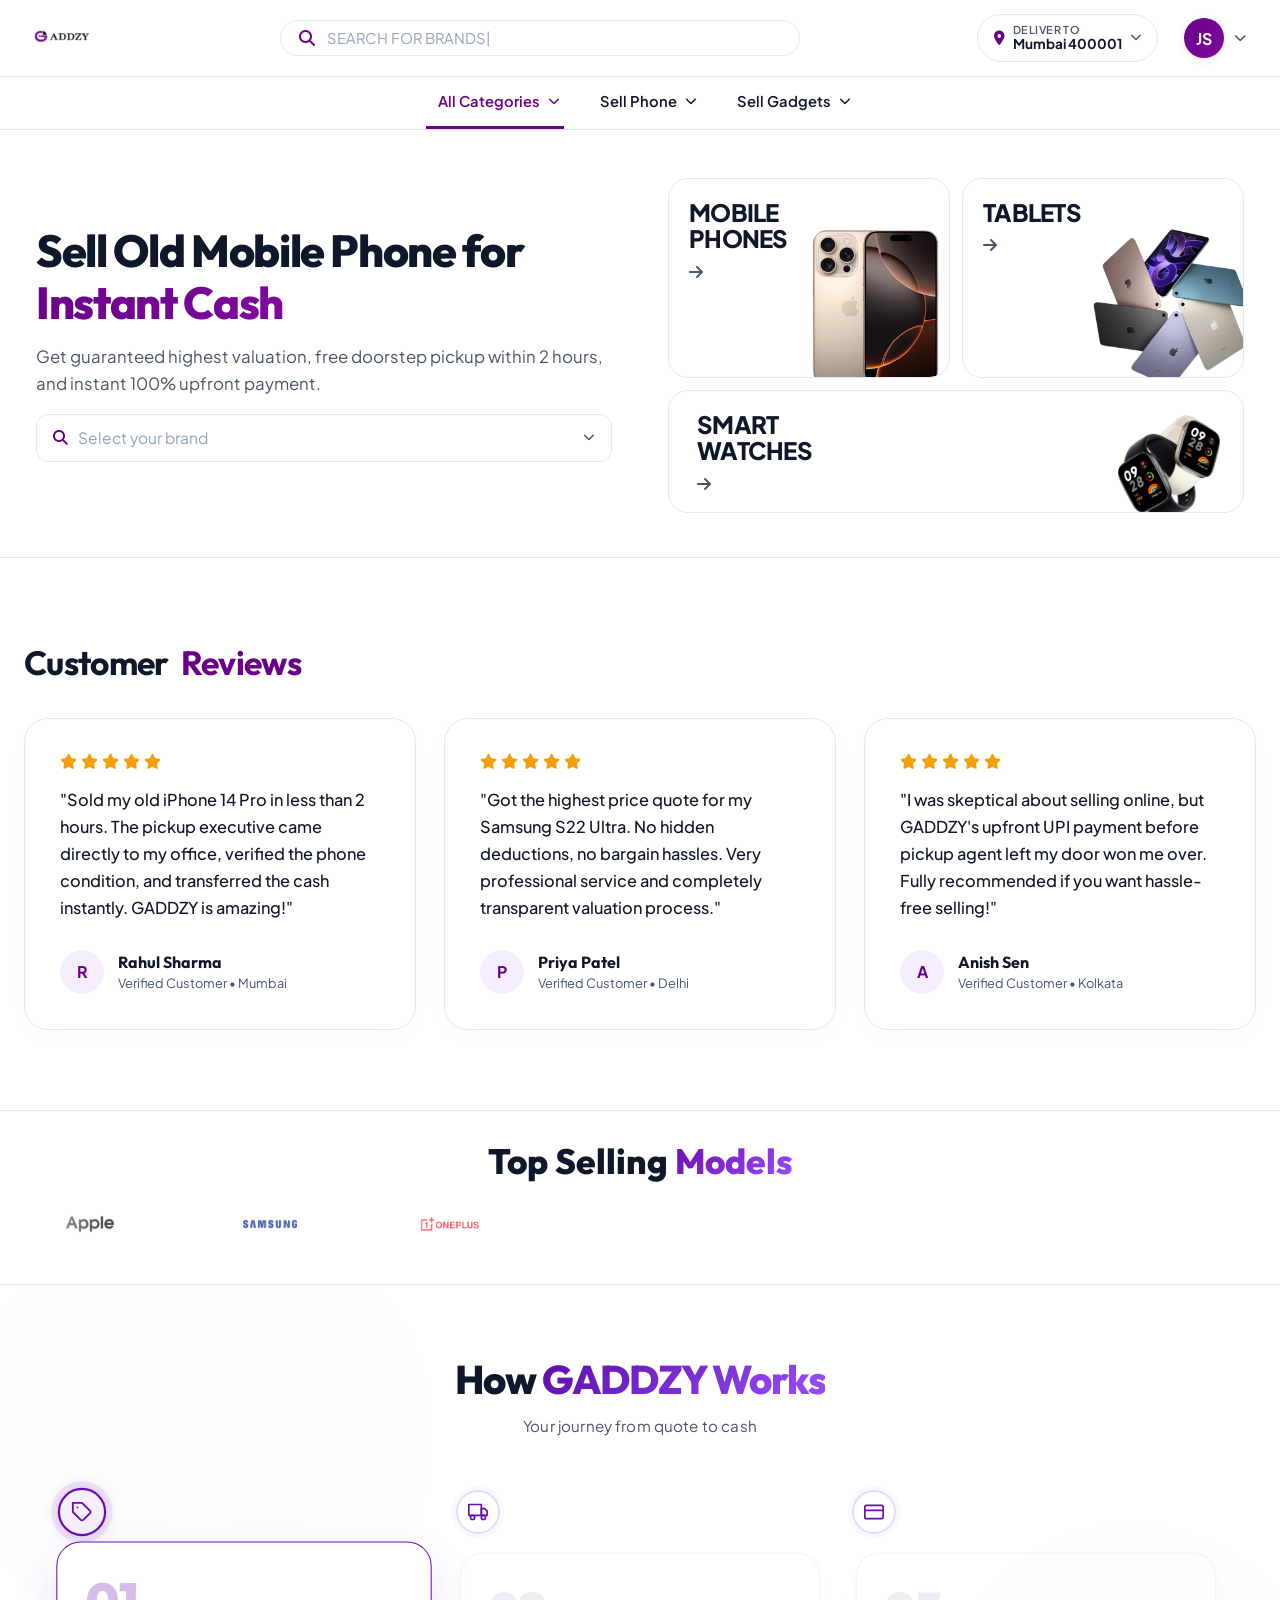
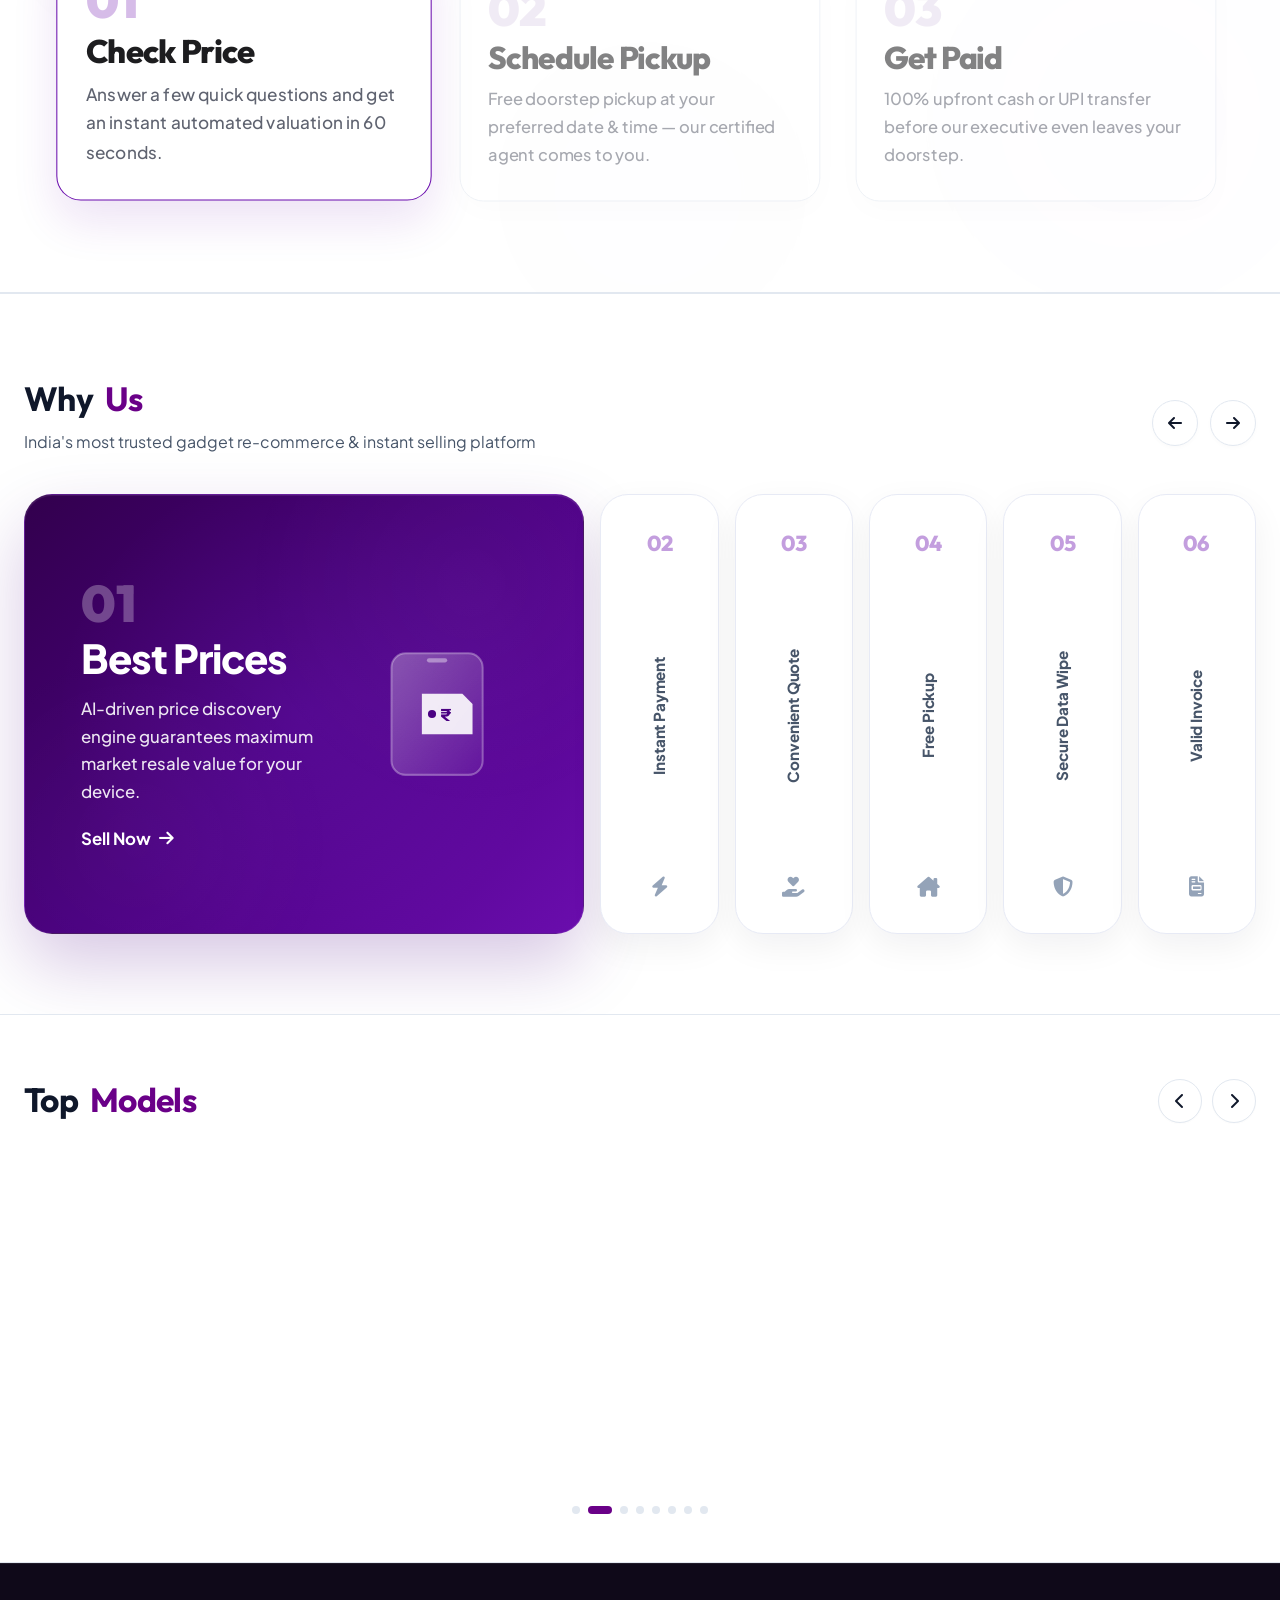
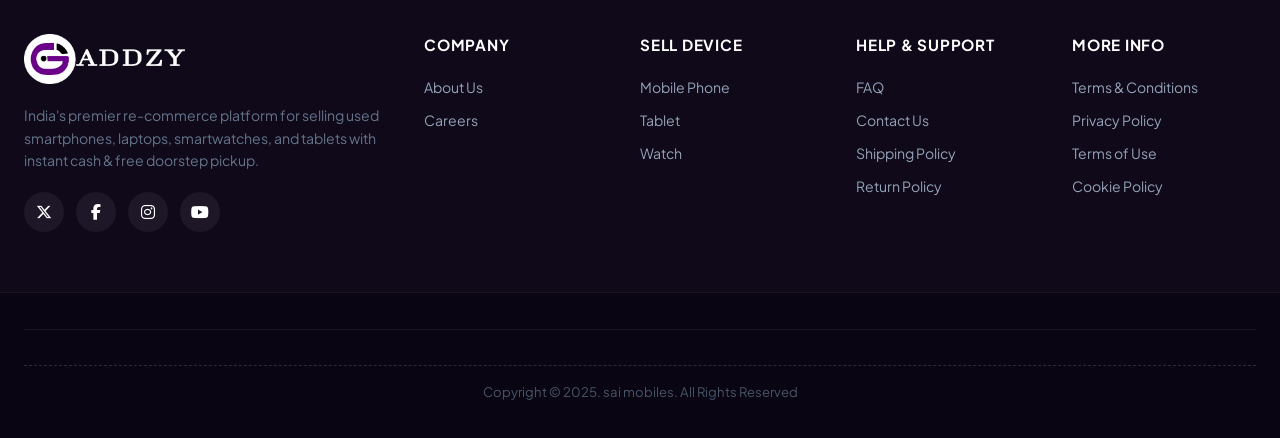
==== index.html @ 7127e96d "Initial commit: Gaddzy Price Engine Model platform" ====
<!DOCTYPE html>
<html lang="en">

<head>
    <meta charset="UTF-8">
    <meta name="viewport" content="width=device-width, initial-scale=1.0">
    <title>GADDZY - Sell Old Mobile Phone & Gadgets for Instant Cash</title>
    <meta name="description"
        content="Sell your old mobile phones, laptops, smartwatches, and tablets online at GADDZY for the highest price with free doorstep pickup and instant payment.">

    <!-- Google Fonts -->
    <link rel="preconnect" href="https://fonts.googleapis.com">
    <link rel="preconnect" href="https://fonts.gstatic.com" crossorigin>
    <link
        href="https://fonts.googleapis.com/css2?family=Plus+Jakarta+Sans:wght@400;500;600;700;800&family=Outfit:wght@500;600;700;800&display=swap"
        rel="stylesheet">

    <!-- Favicon -->
    <link rel="icon" type="image/x-icon" href="static/images/Gaddzy-Assets/favicon.ico">

    <!-- Font Awesome Icons -->
    <link rel="stylesheet" href="https://cdnjs.cloudflare.com/ajax/libs/font-awesome/6.5.1/css/all.min.css">

    <link rel="stylesheet" href="static/css/landing/landing.css">
</head>

<body>
    <!-- Clean Premium Page Loader -->
    <div id="page-loader"
        style="position: fixed; top: 0; left: 0; width: 100vw; height: 100vh; background: #FFFFFF; display: flex; flex-direction: column; justify-content: center; align-items: center; z-index: 999999; opacity: 1; transition: opacity 0.3s ease, visibility 0.3s ease; visibility: visible;">
        <style>
            .loader-logo {
                width: 60px;
                height: 60px;
                animation: pulseText 1s infinite ease-in-out;
            }

            .loader-text {
                margin-top: 16px;
                font-family: 'Outfit', 'Poppins', sans-serif;
                font-size: 0.85rem;
                font-weight: 700;
                color: #20042f;
                letter-spacing: 0.05em;
                text-transform: uppercase;
                animation: pulseText 1s infinite ease-in-out;
            }

            @keyframes pulseText {

                0%,
                100% {
                    opacity: 0.6;
                    transform: scale(0.98);
                }

                50% {
                    opacity: 1;
                    transform: scale(1);
                }
            }
        </style>
        <img src="static/images/Gaddzy-Assets/favicon.ico" alt="Gaddzy Loader" class="loader-logo">
        <div class="loader-text">Loading GADDZY...</div>
    </div>
    <script>
        window.addEventListener('load', function () {
            var loader = document.getElementById('page-loader');
            if (loader) {
                loader.style.opacity = '0';
                loader.style.visibility = 'hidden';
                setTimeout(function () {
                    if (loader && loader.parentNode) {
                        loader.parentNode.removeChild(loader);
                    }
                }, 300);
            }
        });
    </script>


    <!-- Global Header Layout Component -->
    <script src="static/js/global-header.js"></script>

    <!-- ==========================================================================
         3. HERO SECTION (Two-Column: Left Content | Right Bento Device Cards)
         ========================================================================== -->
    <section class="hero-section">
        <div class="container">
            <div class="hero-grid">

                <!-- ── Hero Left Side ── -->
                <div class="hero-left">


                    <!-- Mobile/Tablet search bar (hidden on desktop) -->
                    <div class="search-container mobile-hero-search">
                        <div class="search-wrapper">
                            <i class="fa-solid fa-magnifying-glass search-icon"></i>
                            <input type="text" class="search-input mobile-search-input" id="mobile-global-search-input"
                                placeholder="Search brand or model (e.g. iPhone 15, Galaxy S24)..." autocomplete="off">
                        </div>

                        <!-- Auto Search Live Dropdown -->
                        <div class="search-dropdown" id="mobile-search-dropdown-results">
                            <div class="search-item" onclick="openValuationModal('Apple iPhone 15 Pro Max', 88500)">
                                <div class="search-item-info">
                                    <i class="fa-solid fa-mobile-button"></i>
                                    <span>Apple iPhone 15 Pro Max</span>
                                </div>
                                <span class="search-item-price">Up to ₹88,500</span>
                            </div>
                            <div class="search-item" onclick="openValuationModal('Samsung Galaxy S24 Ultra', 79000)">
                                <div class="search-item-info">
                                    <i class="fa-solid fa-mobile-button"></i>
                                    <span>Samsung Galaxy S24 Ultra</span>
                                </div>
                                <span class="search-item-price">Up to ₹79,000</span>
                            </div>
                            <div class="search-item" onclick="openValuationModal('OnePlus 12 5G', 44000)">
                                <div class="search-item-info">
                                    <i class="fa-solid fa-mobile-button"></i>
                                    <span>OnePlus 12 5G</span>
                                </div>
                                <span class="search-item-price">Up to ₹44,000</span>
                            </div>
                            <div class="search-item" onclick="openValuationModal('Xiaomi 14 Pro', 38000)">
                                <div class="search-item-info">
                                    <i class="fa-solid fa-mobile-button"></i>
                                    <span>Xiaomi 14 Pro</span>
                                </div>
                                <span class="search-item-price">Up to ₹38,000</span>
                            </div>
                        </div>
                    </div>

                    <h1 class="hero-page-title">
                        Sell Old Mobile Phone for <span>Instant Cash</span>
                    </h1>

                    <p class="hero-desc-text" style="color: var(--text-muted); font-size: 1.05rem; line-height: 1.6;">
                        Get guaranteed highest valuation, free doorstep pickup within 2 hours, and instant 100% upfront
                        payment.
                    </p>

                    <!-- ── Hero Brand Search Field ── -->
                    <div class="hero-brand-search-wrapper" id="hero-brand-search-wrapper">
                        <div class="hero-brand-search-field" id="hero-brand-search-field">
                            <i class="fa-solid fa-magnifying-glass hero-brand-search-icon"></i>
                            <input type="text" class="hero-brand-search-input" id="hero-brand-search-input"
                                placeholder="Select your brand" autocomplete="off"
                                aria-label="Search or select your mobile brand">
                            <i class="fa-solid fa-chevron-down hero-brand-search-chevron" id="hero-brand-chevron"></i>
                        </div>
                        <!-- Brand Dropdown -->
                        <div class="hero-brand-dropdown" id="hero-brand-dropdown" role="listbox"
                            aria-label="Brand suggestions">
                            <!-- Populated by JS -->
                        </div>
                    </div>
                </div>

                <!-- ── Hero Right Side: Bento Device Cards ── -->
                <div class="hero-bento">

                    <!-- Top Row: Mobile + Tablet -->
                    <div class="hero-bento-row">

                        <!-- Card 1: Mobile Phones -->
                        <a href="pages/brand.html" class="hbc hbc--mobile" aria-label="Sell Mobile Phones">
                            <!-- Clip layer: contains bg-reveal + device image, clipped to card -->
                            <div class="hbc-clip">
                                <!-- Premium SVG wave backdrop -->
                                <svg class="hbc-wave-svg" viewBox="0 0 320 240" preserveAspectRatio="none"
                                    xmlns="http://www.w3.org/2000/svg" aria-hidden="true">
                                    <defs>
                                        <linearGradient id="waveGrad-m" x1="0%" y1="0%" x2="0%" y2="100%">
                                            <stop offset="0%" stop-color="#F3E8FF" stop-opacity="0.9" />
                                            <stop offset="50%" stop-color="#7E22CE" stop-opacity="0.95" />
                                            <stop offset="100%" stop-color="#20042f" stop-opacity="1" />
                                        </linearGradient>
                                        <radialGradient id="waveHighlight-m" cx="28%" cy="28%" r="55%">
                                            <stop offset="0%" stop-color="#ffffff" stop-opacity="0.13" />
                                            <stop offset="100%" stop-color="#ffffff" stop-opacity="0" />
                                        </radialGradient>
                                    </defs>
                                    <!-- Organic flowing wave — covers full right half, locks top-right & bottom-right corners -->
                                    <path
                                        d="M320,240 L320,0 C278,0 230,14 190,42 C148,72 120,114 98,155 C76,196 55,222 22,238 C12,240 0,240 0,240 Z"
                                        fill="url(#waveGrad-m)" />
                                    <path
                                        d="M320,240 L320,0 C278,0 230,14 190,42 C148,72 120,114 98,155 C76,196 55,222 22,238 C12,240 0,240 0,240 Z"
                                        fill="url(#waveHighlight-m)" />
                                </svg>
                                <!-- Device image: animates in on hover -->
                                <img src="static/images/All-Brand-Mobile-Image/Apple/apple-iphone-16-pro.png"
                                    alt="iPhone 16 Pro" class="hbc-reveal-img" draggable="false" loading="eager">
                            </div>
                            <!-- Label stays outside clip so it's always visible -->
                            <div class="hbc-label">
                                <span class="hbc-title">MOBILE<br>PHONES</span>
                                <i class="fa-solid fa-arrow-right hbc-arrow"></i>
                            </div>
                        </a>

                        <!-- Card 2: Tablets -->
                        <a href="#" class="hbc hbc--tablet" aria-label="Sell Tablets">
                            <div class="hbc-clip">
                                <!-- Premium SVG wave backdrop -->
                                <svg class="hbc-wave-svg" viewBox="0 0 320 240" preserveAspectRatio="none"
                                    xmlns="http://www.w3.org/2000/svg" aria-hidden="true">
                                    <defs>
                                        <linearGradient id="waveGrad-t" x1="0%" y1="0%" x2="0%" y2="100%">
                                            <stop offset="0%" stop-color="#F3E8FF" stop-opacity="0.9" />
                                            <stop offset="50%" stop-color="#7E22CE" stop-opacity="0.95" />
                                            <stop offset="100%" stop-color="#20042f" stop-opacity="1" />
                                        </linearGradient>
                                        <radialGradient id="waveHighlight-t" cx="28%" cy="28%" r="55%">
                                            <stop offset="0%" stop-color="#ffffff" stop-opacity="0.13" />
                                            <stop offset="100%" stop-color="#ffffff" stop-opacity="0" />
                                        </radialGradient>
                                    </defs>
                                    <path
                                        d="M320,240 L320,0 C278,0 230,14 190,42 C148,72 120,114 98,155 C76,196 55,222 22,238 C12,240 0,240 0,240 Z"
                                        fill="url(#waveGrad-t)" />
                                    <path
                                        d="M320,240 L320,0 C278,0 230,14 190,42 C148,72 120,114 98,155 C76,196 55,222 22,238 C12,240 0,240 0,240 Z"
                                        fill="url(#waveHighlight-t)" />
                                </svg>
                                <img src="static/images/All-Brand-Mobile-Image/tablet/tablet.png" alt="Tablet"
                                    class="hbc-reveal-img" draggable="false" loading="eager">
                            </div>
                            <div class="hbc-label">
                                <span class="hbc-title">TABLETS</span>
                                <i class="fa-solid fa-arrow-right hbc-arrow"></i>
                            </div>
                        </a>

                    </div><!-- /top-row -->

                    <!-- Bottom Row: Smart Watch (wide) -->
                    <a href="#" class="hbc hbc--watch" aria-label="Sell Smart Watches">
                        <div class="hbc-clip">
                            <!-- Premium SVG wave backdrop (wider aspect for watch card) -->
                            <svg class="hbc-wave-svg" viewBox="0 0 520 160" preserveAspectRatio="none"
                                xmlns="http://www.w3.org/2000/svg" aria-hidden="true">
                                <defs>
                                    <linearGradient id="waveGrad-w" x1="0%" y1="0%" x2="0%" y2="100%">
                                        <stop offset="0%" stop-color="#F3E8FF" stop-opacity="0.9" />
                                        <stop offset="50%" stop-color="#7E22CE" stop-opacity="0.95" />
                                        <stop offset="100%" stop-color="#20042f" stop-opacity="1" />
                                    </linearGradient>
                                    <radialGradient id="waveHighlight-w" cx="25%" cy="30%" r="50%">
                                        <stop offset="0%" stop-color="#ffffff" stop-opacity="0.13" />
                                        <stop offset="100%" stop-color="#ffffff" stop-opacity="0" />
                                    </radialGradient>
                                </defs>
                                <!-- Organic flowing wave — right edge locked, sweeps left organically, no white gaps -->
                                <path
                                    d="M520,160 L520,0 C478,0 432,6 384,20 C328,38 272,65 220,93 C168,120 116,142 62,155 C38,159 18,160 0,160 Z"
                                    fill="url(#waveGrad-w)" />
                                <path
                                    d="M520,160 L520,0 C478,0 432,6 384,20 C328,38 272,65 220,93 C168,120 116,142 62,155 C38,159 18,160 0,160 Z"
                                    fill="url(#waveHighlight-w)" />
                            </svg>
                            <img src="static/images/All-Brand-Mobile-Image/watch/watch2.png" alt="Smart Watch"
                                class="hbc-reveal-img" draggable="false" loading="eager">
                        </div>
                        <div class="hbc-label">
                            <span class="hbc-title">SMART<br>WATCHES</span>
                            <i class="fa-solid fa-arrow-right hbc-arrow"></i>
                        </div>
                    </a>

                </div><!-- /hero-bento -->

            </div>
        </div>
    </section>

    <!-- ==========================================================================
         4. TESTIMONIALS SECTION
         ========================================================================== -->
    <section class="testimonials-section" id="testimonials">
        <div class="container">
            <div class="section-header left-aligned" style="margin-bottom: 30px;">
                <h2 class="section-title">Customer <span class="highlight">Reviews</span></h2>
            </div>

            <!-- Desktop Horizontal Cards Layout / Mobile vertical/horizontal swipe deck -->
            <div class="testimonials-slider-container">
                <div class="testimonials-track" id="testimonials-track">

                    <!-- Testimonial 1 -->
                    <div class="testimonial-card" data-index="0">
                        <div class="testimonial-rating">
                            <i class="fa-solid fa-star"></i>
                            <i class="fa-solid fa-star"></i>
                            <i class="fa-solid fa-star"></i>
                            <i class="fa-solid fa-star"></i>
                            <i class="fa-solid fa-star"></i>
                        </div>
                        <p class="testimonial-text">"Sold my old iPhone 14 Pro in less than 2 hours. The pickup
                            executive came directly to my office, verified the phone condition, and transferred the cash
                            instantly. GADDZY is amazing!"</p>
                        <div class="testimonial-author">
                            <div class="author-avatar">R</div>
                            <div class="author-info">
                                <h4 class="author-name">Rahul Sharma</h4>
                                <span class="author-meta">Verified Customer • Mumbai</span>
                            </div>
                        </div>
                    </div>

                    <!-- Testimonial 2 -->
                    <div class="testimonial-card" data-index="1">
                        <div class="testimonial-rating">
                            <i class="fa-solid fa-star"></i>
                            <i class="fa-solid fa-star"></i>
                            <i class="fa-solid fa-star"></i>
                            <i class="fa-solid fa-star"></i>
                            <i class="fa-solid fa-star"></i>
                        </div>
                        <p class="testimonial-text">"Got the highest price quote for my Samsung S22 Ultra. No hidden
                            deductions, no bargain hassles. Very professional service and completely transparent
                            valuation process."</p>
                        <div class="testimonial-author">
                            <div class="author-avatar">P</div>
                            <div class="author-info">
                                <h4 class="author-name">Priya Patel</h4>
                                <span class="author-meta">Verified Customer • Delhi</span>
                            </div>
                        </div>
                    </div>

                    <!-- Testimonial 3 -->
                    <div class="testimonial-card" data-index="2">
                        <div class="testimonial-rating">
                            <i class="fa-solid fa-star"></i>
                            <i class="fa-solid fa-star"></i>
                            <i class="fa-solid fa-star"></i>
                            <i class="fa-solid fa-star"></i>
                            <i class="fa-solid fa-star"></i>
                        </div>
                        <p class="testimonial-text">"I was skeptical about selling online, but GADDZY's upfront UPI
                            payment before pickup agent left my door won me over. Fully recommended if you want
                            hassle-free selling!"</p>
                        <div class="testimonial-author">
                            <div class="author-avatar">A</div>
                            <div class="author-info">
                                <h4 class="author-name">Anish Sen</h4>
                                <span class="author-meta">Verified Customer • Kolkata</span>
                            </div>
                        </div>
                    </div>

                </div>

                <!-- Mobile Navigation indicators/dots (hidden on desktop) -->
                <div class="testimonials-dots" id="testimonials-dots">
                    <span class="dot active" data-index="0"></span>
                    <span class="dot" data-index="1"></span>
                    <span class="dot" data-index="2"></span>
                </div>
            </div>
        </div>
    </section>

    <!-- ==========================================================================
         BRAND MARQUEE
         ========================================================================== -->
    <div class="container" style="text-align: center; margin-top: 24px; margin-bottom: 0px;">
        <h2
            style="font-family: 'Outfit', sans-serif; font-size: 2.2rem; font-weight: 800; color: var(--text-dark); margin: 0; text-transform: none;">
            Top Selling <span class="highlight"
                style="background: linear-gradient(135deg, #6A0DAD, #9C4DFF); -webkit-background-clip: text; -webkit-text-fill-color: transparent;">Models</span>
        </h2>
    </div>

    <section class="brand-marquee-section">
        <div class="brand-marquee-container">
            <div class="brand-marquee-track">

                <!-- Track A -->
                <div class="brand-marquee-content">
                    <div class="marquee-item"><img src="static/images/Brand-Logo/Apple.avif" alt="Apple"
                            class="marquee-brand"></div>
                    <div class="marquee-item"><img src="static/images/Brand-Logo/Samsung.avif" alt="Samsung"
                            class="marquee-brand"></div>
                    <div class="marquee-item"><img src="static/images/Brand-Logo/Oneplus.avif" alt="OnePlus"
                            class="marquee-brand"></div>
                    <div class="marquee-item"><img src="static/images/Brand-Logo/Xiaomi.avif" alt="Xiaomi"
                            class="marquee-brand"></div>
                    <div class="marquee-item"><img src="static/images/Brand-Logo/Vivo.avif" alt="Vivo"
                            class="marquee-brand"></div>
                    <div class="marquee-item"><img src="static/images/Brand-Logo/Oppo.avif" alt="Oppo"
                            class="marquee-brand"></div>
                    <div class="marquee-item"><img src="static/images/Brand-Logo/Realme.avif" alt="Realme"
                            class="marquee-brand"></div>
                    <div class="marquee-item"><img src="static/images/Brand-Logo/Motorola.avif" alt="Motorola"
                            class="marquee-brand"></div>
                    <div class="marquee-item"><img src="static/images/Brand-Logo/Nothing.avif" alt="Nothing"
                            class="marquee-brand"></div>
                    <div class="marquee-item"><img src="static/images/Brand-Logo/Google.avif" alt="Google"
                            class="marquee-brand"></div>
                </div>

                <!-- Track B — identical duplicate for seamless loop -->
                <div class="brand-marquee-content" aria-hidden="true">
                    <div class="marquee-item"><img src="static/images/Brand-Logo/Apple.avif" alt=""
                            class="marquee-brand"></div>
                    <div class="marquee-item"><img src="static/images/Brand-Logo/Samsung.avif" alt=""
                            class="marquee-brand"></div>
                    <div class="marquee-item"><img src="static/images/Brand-Logo/Oneplus.avif" alt=""
                            class="marquee-brand"></div>
                    <div class="marquee-item"><img src="static/images/Brand-Logo/Xiaomi.avif" alt=""
                            class="marquee-brand"></div>
                    <div class="marquee-item"><img src="static/images/Brand-Logo/Vivo.avif" alt=""
                            class="marquee-brand"></div>
                    <div class="marquee-item"><img src="static/images/Brand-Logo/Oppo.avif" alt=""
                            class="marquee-brand"></div>
                    <div class="marquee-item"><img src="static/images/Brand-Logo/Realme.avif" alt=""
                            class="marquee-brand"></div>
                    <div class="marquee-item"><img src="static/images/Brand-Logo/Motorola.avif" alt=""
                            class="marquee-brand"></div>
                    <div class="marquee-item"><img src="static/images/Brand-Logo/Nothing.avif" alt=""
                            class="marquee-brand"></div>
                    <div class="marquee-item"><img src="static/images/Brand-Logo/Google.avif" alt=""
                            class="marquee-brand"></div>
                </div>

            </div>
        </div>
    </section>

    <!-- ==========================================================================
         5. HOW GADDZY WORKS — Automatic Step-by-Step Roadmap
         ========================================================================== -->
    <div class="roadmap-scroll-wrapper" id="roadmap-wrapper">
        <!-- Sticky viewport that pins while user scrolls through the story -->
        <div class="roadmap-sticky" id="roadmap-sticky">

            <!-- Ambient glow particles (CSS-driven) -->
            <div class="roadmap-ambient">
                <span class="ambient-orb orb-1"></span>
                <span class="ambient-orb orb-2"></span>
                <span class="ambient-orb orb-3"></span>
            </div>

            <!-- Section header (fades in once) -->
            <div class="roadmap-header" id="roadmap-header">
                <h2 class="roadmap-title">How <span class="highlight">GADDZY Works</span></h2>
                <p class="roadmap-subtitle">Your journey from quote to cash</p>
            </div>

            <!-- Horizontal roadmap canvas -->
            <div class="roadmap-canvas" id="roadmap-canvas">

                <!-- ── 3 Independent Step Cards ── -->
                <div class="pin-markers" id="pin-markers">

                    <!-- Step 1 — Check Price -->
                    <div class="roadmap-step pin-marker is-active" id="step-card-1" data-step="1">
                        <div class="pin-head">
                            <div class="pin-circle">
                                <svg class="roadmap-icon" viewBox="0 0 24 24" fill="none" stroke="#6A0DAD"
                                    stroke-width="2" stroke-linecap="round" stroke-linejoin="round"
                                    style="width:20px; height:20px; display:block;">
                                    <path
                                        d="M20.59 13.41l-7.17 7.17a2 2 0 0 1-2.83 0L2 12V2h10l8.59 8.59a2 2 0 0 1 0 2.82z">
                                    </path>
                                    <line x1="7" y1="7" x2="7.01" y2="7"></line>
                                </svg>
                            </div>
                        </div>
                        <div class="pin-card">
                            <span class="pin-step-num">01</span>
                            <h3 class="pin-card-title">Check Price</h3>
                            <p class="pin-card-desc">Answer a few quick questions and get an instant automated valuation
                                in 60 seconds.</p>
                        </div>
                    </div>

                    <!-- Step 2 — Schedule Pickup -->
                    <div class="roadmap-step pin-marker" id="step-card-2" data-step="2">
                        <div class="pin-head">
                            <div class="pin-circle">
                                <svg class="roadmap-icon" viewBox="0 0 24 24" fill="none" stroke="#6A0DAD"
                                    stroke-width="2" stroke-linecap="round" stroke-linejoin="round"
                                    style="width:20px; height:20px; display:block;">
                                    <rect x="1" y="3" width="15" height="13"></rect>
                                    <polygon points="16 8 20 8 23 11 23 16 16 16 16 8"></polygon>
                                    <circle cx="5.5" cy="18.5" r="2.5"></circle>
                                    <circle cx="18.5" cy="18.5" r="2.5"></circle>
                                </svg>
                            </div>
                        </div>
                        <div class="pin-card">
                            <span class="pin-step-num">02</span>
                            <h3 class="pin-card-title">Schedule Pickup</h3>
                            <p class="pin-card-desc">Free doorstep pickup at your preferred date &amp; time — our
                                certified agent comes to you.</p>
                        </div>
                    </div>

                    <!-- Step 3 — Get Paid -->
                    <div class="roadmap-step pin-marker" id="step-card-3" data-step="3">
                        <div class="pin-head">
                            <div class="pin-circle">
                                <svg class="roadmap-icon" viewBox="0 0 24 24" fill="none" stroke="#6A0DAD"
                                    stroke-width="2" stroke-linecap="round" stroke-linejoin="round"
                                    style="width:20px; height:20px; display:block;">
                                    <rect x="1" y="4" width="22" height="16" rx="2" ry="2"></rect>
                                    <line x1="1" y1="10" x2="23" y2="10"></line>
                                </svg>
                            </div>
                        </div>
                        <div class="pin-card">
                            <span class="pin-step-num">03</span>
                            <h3 class="pin-card-title">Get Paid</h3>
                            <p class="pin-card-desc">100% upfront cash or UPI transfer before our executive even leaves
                                your doorstep.</p>
                        </div>
                    </div>

                </div>
            </div>



        </div>
    </div>



    <!-- ==========================================================================
         7. WHY US SECTION (Cinematic Interactive Expanding Card Slider)
         ========================================================================== -->
    <section class="why-section" id="why-us">
        <div class="container">
            <div class="why-section-header">
                <div class="section-header-left">
                    <h2 class="section-title">Why <span class="highlight">Us</span></h2>
                    <p class="section-subtitle">India's most trusted gadget re-commerce & instant selling platform</p>
                </div>
                <!-- Navigation buttons (top-right) -->
                <div class="why-nav-buttons">
                    <button class="why-nav-btn prev" id="why-prev-btn" aria-label="Previous Feature">
                        <i class="fa-solid fa-arrow-left"></i>
                    </button>
                    <button class="why-nav-btn next" id="why-next-btn" aria-label="Next Feature">
                        <i class="fa-solid fa-arrow-right"></i>
                    </button>
                </div>
            </div>

            <!-- Expanding Slider Container -->
            <div class="why-slider-wrapper">
                <div class="why-slider" id="why-slider">

                    <!-- Card 1 — Best Prices -->
                    <div class="why-card active" data-index="0">
                        <div class="why-card-collapsed">
                            <span class="collapsed-num">01</span>
                            <div class="collapsed-title">Best Prices</div>
                            <div class="collapsed-icon"><i class="fa-solid fa-tag"></i></div>
                        </div>
                        <div class="why-card-expanded">
                            <div class="card-bg-deco"></div>
                            <div class="why-card-text">
                                <span class="expanded-num">01</span>
                                <h3 class="expanded-title">Best Prices</h3>
                                <p class="expanded-desc">AI-driven price discovery engine guarantees maximum market
                                    resale value for your device.</p>
                                <div class="expanded-cta">
                                    <span>Sell Now</span>
                                    <i class="fa-solid fa-arrow-right"></i>
                                </div>
                            </div>
                            <div class="why-card-visual">
                                <svg viewBox="0 0 160 160" fill="none" xmlns="http://www.w3.org/2000/svg">
                                    <defs>
                                        <linearGradient id="phoneGrad" x1="0%" y1="0%" x2="100%" y2="100%">
                                            <stop offset="0%" stop-color="rgba(255, 255, 255, 0.3)" />
                                            <stop offset="100%" stop-color="rgba(255, 255, 255, 0.05)" />
                                        </linearGradient>
                                    </defs>
                                    <rect x="35" y="20" width="90" height="120" rx="14"
                                        stroke="rgba(255, 255, 255, 0.3)" stroke-width="2" fill="url(#phoneGrad)" />
                                    <rect x="70" y="25" width="20" height="4" rx="2" fill="rgba(255, 255, 255, 0.4)" />
                                    <path d="M 65 60 L 105 60 L 115 70 L 115 100 L 65 100 Z" fill="#FFFFFF"
                                        opacity="0.9" />
                                    <circle cx="75" cy="80" r="4" fill="#4B0082" />
                                    <text x="83" y="87" font-family="'Plus Jakarta Sans', sans-serif" font-size="16"
                                        font-weight="900" fill="#4B0082">₹</text>
                                </svg>
                            </div>
                        </div>
                    </div>

                    <!-- Card 2 — Instant Payment -->
                    <div class="why-card" data-index="1">
                        <div class="why-card-collapsed">
                            <span class="collapsed-num">02</span>
                            <div class="collapsed-title">Instant Payment</div>
                            <div class="collapsed-icon"><i class="fa-solid fa-bolt"></i></div>
                        </div>
                        <div class="why-card-expanded">
                            <div class="card-bg-deco"></div>
                            <div class="why-card-text">
                                <span class="expanded-num">02</span>
                                <h3 class="expanded-title">Instant Payment</h3>
                                <p class="expanded-desc">Receive 100% full money transfer directly via UPI or cash
                                    before we leave your home.</p>
                                <div class="expanded-cta">
                                    <span>Sell Now</span>
                                    <i class="fa-solid fa-arrow-right"></i>
                                </div>
                            </div>
                            <div class="why-card-visual">
                                <svg viewBox="0 0 160 160" fill="none" xmlns="http://www.w3.org/2000/svg">
                                    <defs>
                                        <linearGradient id="walletGrad" x1="0%" y1="0%" x2="100%" y2="100%">
                                            <stop offset="0%" stop-color="rgba(255, 255, 255, 0.3)" />
                                            <stop offset="100%" stop-color="rgba(255, 255, 255, 0.05)" />
                                        </linearGradient>
                                    </defs>
                                    <rect x="30" y="45" width="100" height="70" rx="12"
                                        stroke="rgba(255, 255, 255, 0.3)" stroke-width="2" fill="url(#walletGrad)" />
                                    <rect x="50" y="25" width="60" height="30" rx="4" fill="#FFFFFF" opacity="0.9" />
                                    <text x="73" y="46" font-family="'Plus Jakarta Sans', sans-serif" font-size="15"
                                        font-weight="900" fill="#4B0082">₹</text>
                                    <path d="M 100 65 L 130 65 L 130 95 L 100 95 Z" fill="#FFFFFF" opacity="0.8" />
                                    <circle cx="115" cy="80" r="4" fill="#4B0082" />
                                </svg>
                            </div>
                        </div>
                    </div>

                    <!-- Card 3 — Convenient Quote -->
                    <div class="why-card" data-index="2">
                        <div class="why-card-collapsed">
                            <span class="collapsed-num">03</span>
                            <div class="collapsed-title">Convenient Quote</div>
                            <div class="collapsed-icon"><i class="fa-solid fa-hand-holding-heart"></i></div>
                        </div>
                        <div class="why-card-expanded">
                            <div class="card-bg-deco"></div>
                            <div class="why-card-text">
                                <span class="expanded-num">03</span>
                                <h3 class="expanded-title">Simple & Convenient</h3>
                                <p class="expanded-desc">Hassle-free 60-second online quote process with zero hidden
                                    diagnostic fees.</p>
                                <div class="expanded-cta">
                                    <span>Get Quote</span>
                                    <i class="fa-solid fa-arrow-right"></i>
                                </div>
                            </div>
                            <div class="why-card-visual">
                                <svg viewBox="0 0 160 160" fill="none" xmlns="http://www.w3.org/2000/svg">
                                    <defs>
                                        <linearGradient id="quoteGrad" x1="0%" y1="0%" x2="100%" y2="100%">
                                            <stop offset="0%" stop-color="rgba(255, 255, 255, 0.3)" />
                                            <stop offset="100%" stop-color="rgba(255, 255, 255, 0.05)" />
                                        </linearGradient>
                                    </defs>
                                    <rect x="35" y="20" width="90" height="120" rx="14"
                                        stroke="rgba(255, 255, 255, 0.3)" stroke-width="2" fill="url(#quoteGrad)" />
                                    <rect x="70" y="25" width="20" height="4" rx="2" fill="rgba(255, 255, 255, 0.4)" />
                                    <rect x="55" y="45" width="50" height="70" rx="6" fill="#FFFFFF" />
                                    <line x1="65" y1="62" x2="85" y2="62" stroke="#4B0082" stroke-width="2.5"
                                        stroke-linecap="round" />
                                    <line x1="65" y1="74" x2="95" y2="74" stroke="#4B0082" stroke-width="2.5"
                                        stroke-linecap="round" />
                                    <line x1="65" y1="86" x2="78" y2="86" stroke="#4B0082" stroke-width="2.5"
                                        stroke-linecap="round" />
                                    <circle cx="95" cy="88" r="4" fill="#4B0082" />
                                </svg>
                            </div>
                        </div>
                    </div>

                    <!-- Card 4 — Free Doorstep Pickup -->
                    <div class="why-card" data-index="3">
                        <div class="why-card-collapsed">
                            <span class="collapsed-num">04</span>
                            <div class="collapsed-title">Free Pickup</div>
                            <div class="collapsed-icon"><i class="fa-solid fa-house-chimney"></i></div>
                        </div>
                        <div class="why-card-expanded">
                            <div class="card-bg-deco"></div>
                            <div class="why-card-text">
                                <span class="expanded-num">04</span>
                                <h3 class="expanded-title">Free Doorstep Pickup</h3>
                                <p class="expanded-desc">Zero delivery or pickup charges across 15,000+ pincodes across
                                    India.</p>
                                <div class="expanded-cta">
                                    <span>Schedule Pickup</span>
                                    <i class="fa-solid fa-arrow-right"></i>
                                </div>
                            </div>
                            <div class="why-card-visual">
                                <svg viewBox="0 0 160 160" fill="none" xmlns="http://www.w3.org/2000/svg">
                                    <defs>
                                        <linearGradient id="pickupGrad" x1="0%" y1="0%" x2="100%" y2="100%">
                                            <stop offset="0%" stop-color="rgba(255, 255, 255, 0.25)" />
                                            <stop offset="100%" stop-color="rgba(255, 255, 255, 0.05)" />
                                        </linearGradient>
                                    </defs>
                                    <path d="M 30 95 L 60 95 L 70 75 L 100 75 L 110 95"
                                        stroke="rgba(255, 255, 255, 0.4)" stroke-width="2.5" stroke-linecap="round" />
                                    <rect x="25" y="50" width="40" height="40" rx="8" stroke="rgba(255, 255, 255, 0.3)"
                                        stroke-width="2" fill="url(#pickupGrad)" />
                                    <rect x="65" y="45" width="30" height="25" rx="4" fill="#FFFFFF" />
                                    <circle cx="80" cy="57" r="4" fill="#4B0082" />
                                    <circle cx="40" cy="115" r="14" stroke="rgba(255, 255, 255, 0.4)"
                                        stroke-width="2" />
                                    <circle cx="100" cy="115" r="14" stroke="rgba(255, 255, 255, 0.4)"
                                        stroke-width="2" />
                                </svg>
                            </div>
                        </div>
                    </div>

                    <!-- Card 5 — Secure Data Wipe -->
                    <div class="why-card" data-index="4">
                        <div class="why-card-collapsed">
                            <span class="collapsed-num">05</span>
                            <div class="collapsed-title">Secure Data Wipe</div>
                            <div class="collapsed-icon"><i class="fa-solid fa-shield-halved"></i></div>
                        </div>
                        <div class="why-card-expanded">
                            <div class="card-bg-deco"></div>
                            <div class="why-card-text">
                                <span class="expanded-num">05</span>
                                <h3 class="expanded-title">Factory Grade Data Wipe</h3>
                                <p class="expanded-desc">100% DoD certified data destruction software ensures your
                                    private data is wiped clean forever.</p>
                                <div class="expanded-cta">
                                    <span>Safe & Secure</span>
                                    <i class="fa-solid fa-arrow-right"></i>
                                </div>
                            </div>
                            <div class="why-card-visual">
                                <svg viewBox="0 0 160 160" fill="none" xmlns="http://www.w3.org/2000/svg">
                                    <defs>
                                        <linearGradient id="wipeGrad" x1="0%" y1="0%" x2="100%" y2="100%">
                                            <stop offset="0%" stop-color="rgba(255, 255, 255, 0.25)" />
                                            <stop offset="100%" stop-color="rgba(255, 255, 255, 0.05)" />
                                        </linearGradient>
                                    </defs>
                                    <rect x="30" y="30" width="70" height="110" rx="10"
                                        stroke="rgba(255, 255, 255, 0.2)" stroke-width="1.5" fill="none" />
                                    <path
                                        d="M 90 40 C 115 40, 135 50, 135 50 C 135 85, 115 120, 90 135 C 65 120, 45 85, 45 50 C 45 50, 65 40, 90 40 Z"
                                        stroke="rgba(255, 255, 255, 0.35)" stroke-width="2.5" fill="url(#wipeGrad)" />
                                    <circle cx="90" cy="85" r="18" fill="#FFFFFF" />
                                    <path d="M 83 85 L 88 90 L 98 80" stroke="#4B0082" stroke-width="3"
                                        stroke-linecap="round" stroke-linejoin="round" />
                                </svg>
                            </div>
                        </div>
                    </div>

                    <!-- Card 6 — Valid Invoice -->
                    <div class="why-card" data-index="5">
                        <div class="why-card-collapsed">
                            <span class="collapsed-num">06</span>
                            <div class="collapsed-title">Valid Invoice</div>
                            <div class="collapsed-icon"><i class="fa-solid fa-file-invoice"></i></div>
                        </div>
                        <div class="why-card-expanded">
                            <div class="card-bg-deco"></div>
                            <div class="why-card-text">
                                <span class="expanded-num">06</span>
                                <h3 class="expanded-title">Valid Purchase Invoice</h3>
                                <p class="expanded-desc">Receive an official legally valid digital bill and sale
                                    transfer receipt instantly.</p>
                                <div class="expanded-cta">
                                    <span>Get Digital Bill</span>
                                    <i class="fa-solid fa-arrow-right"></i>
                                </div>
                            </div>
                            <div class="why-card-visual">
                                <svg viewBox="0 0 160 160" fill="none" xmlns="http://www.w3.org/2000/svg">
                                    <defs>
                                        <linearGradient id="invoiceGrad" x1="0%" y1="0%" x2="100%" y2="100%">
                                            <stop offset="0%" stop-color="rgba(255, 255, 255, 0.3)" />
                                            <stop offset="100%" stop-color="rgba(255, 255, 255, 0.05)" />
                                        </linearGradient>
                                    </defs>
                                    <rect x="40" y="20" width="80" height="120" rx="8" stroke="rgba(255, 255, 255, 0.3)"
                                        stroke-width="2" fill="url(#invoiceGrad)" />
                                    <circle cx="80" cy="80" r="20" fill="#FFFFFF" />
                                    <text x="74" y="86" font-family="'Plus Jakarta Sans', sans-serif" font-size="16"
                                        font-weight="900" fill="#4B0082">₹</text>
                                    <line x1="55" y1="40" x2="85" y2="40" stroke="rgba(255, 255, 255, 0.5)"
                                        stroke-width="2.5" stroke-linecap="round" />
                                    <line x1="55" y1="52" x2="105" y2="52" stroke="rgba(255, 255, 255, 0.5)"
                                        stroke-width="2.5" stroke-linecap="round" />
                                    <line x1="55" y1="110" x2="105" y2="110" stroke="rgba(255, 255, 255, 0.5)"
                                        stroke-width="2.5" stroke-linecap="round" />
                                </svg>
                            </div>
                        </div>
                    </div>

                </div>
            </div>
        </div>
    </section>



    <!-- ==========================================================================
         9. TOP MODELS — True Infinite Center-Focus Carousel
         ========================================================================== -->
    <section class="top-models-section" id="top-models-section">
        <div class="container">
            <div class="carousel-header-wrap">
                <div class="section-header left-aligned" style="margin-bottom: 0;">
                    <h2 class="section-title">Top <span class="highlight">Models</span></h2>
                </div>
                <div class="carousel-nav-btns">
                    <button class="carousel-nav-btn" id="top-models-prev" aria-label="Previous model">
                        <i class="fa-solid fa-chevron-left"></i>
                    </button>
                    <button class="carousel-nav-btn" id="top-models-next" aria-label="Next model">
                        <i class="fa-solid fa-chevron-right"></i>
                    </button>
                </div>
            </div>
        </div>

        <!-- Infinite Carousel Viewport -->
        <div class="inf-carousel-viewport" id="top-models-viewport">
            <div class="inf-carousel-track" id="top-models-track">
                <!-- Cards injected by JS (with clones) -->
            </div>
        </div>

        <div class="container">
            <!-- Dot Indicators -->
            <div class="inf-carousel-dots" id="top-models-dots"></div>
        </div>
    </section>



    <!-- ==========================================================================
         10. FOOTER (6 Columns)
         ========================================================================== -->
    <footer class="main-footer">
        <div class="container">
            <div class="footer-grid">

                <!-- Column 1: Logo & Socials -->
                <div class="footer-col-logo">
                    <div class="footer-logo">
                        <img src="static/images/Gaddzy-Assets/logo.png" alt="GADDZY Logo" class="footer-logo-img">
                    </div>
                    <p class="footer-desc">
                        India's premier re-commerce platform for selling used smartphones, laptops, smartwatches, and
                        tablets with instant cash & free doorstep pickup.
                    </p>
                    <div class="social-links">
                        <a href="#" class="social-icon"><i class="fa-brands fa-x-twitter"></i></a>
                        <a href="#" class="social-icon"><i class="fa-brands fa-facebook-f"></i></a>
                        <a href="#" class="social-icon"><i class="fa-brands fa-instagram"></i></a>
                        <a href="#" class="social-icon"><i class="fa-brands fa-youtube"></i></a>
                    </div>
                </div>

                <!-- Column 2: Company -->
                <div>
                    <h5 class="footer-col-title">Company</h5>
                    <div class="footer-links">
                        <a href="#about">About Us</a>
                        <a href="#careers">Careers</a>
                    </div>
                </div>

                <!-- Column 3: Sell Device -->
                <div>
                    <h5 class="footer-col-title">Sell Device</h5>
                    <div class="footer-links">
                        <a href="#brands">Mobile Phone</a>
                        <a href="#gadgets">Tablet</a>
                        <a href="#gadgets">Watch</a>
                    </div>
                </div>

                <!-- Column 4: Help & Support -->
                <div>
                    <h5 class="footer-col-title">Help & Support</h5>
                    <div class="footer-links">
                        <a href="#faq">FAQ</a>
                        <a href="#contact">Contact Us</a>
                        <a href="shipping.html">Shipping Policy</a>
                        <a href="returns.html">Return Policy</a>
                    </div>
                </div>

                <!-- Column 5: More Information -->
                <div>
                    <h5 class="footer-col-title">More Info</h5>
                    <div class="footer-links">
                        <a href="terms.html">Terms & Conditions</a>
                        <a href="privacy.html">Privacy Policy</a>
                        <a href="#use">Terms of Use</a>
                        <a href="#cookie">Cookie Policy</a>
                    </div>
                </div>

            </div>
        </div>

        <!-- ==========================================================================
             11. COMPANY INFORMATION SECTION
             ========================================================================== -->
        <div class="company-info-bar">
            <div class="container">
                <div class="disclaimer-text">
                    <div
                        style="text-align: center; font-size: 0.82rem; color: var(--text-muted); margin-top: 15px; border-top: 1.5px dashed rgba(255,255,255,0.15); padding-top: 15px;">
                        Copyright &copy; 2025. sai mobiles. All Rights Reserved
                    </div>
                </div>
            </div>
        </div>
    </footer>

    <!-- Global Footer Layout Component -->
    <script src="static/js/global-footer.js"></script>

    <!-- ==========================================================================
         VANILLA JAVASCRIPT LOGIC
         ========================================================================== -->
    <script src="static/js/landing/landing.js"></script>
</body>

</html>
---- static/css/landing/landing.css ----
/* ==========================================================================
   1. CORE DESIGN SYSTEM & TOKENS
   ========================================================================== */
:root {
    --primary: #6A0088;
    --primary-hover: #52006A;
    --primary-light: #7E0A9E;
    --primary-soft: #F6EEFF;
    --primary-glow: rgba(106, 0, 136, 0.1);
    --bg-light: #FFFFFF;
    --bg-white: #FFFFFF;
    --text-dark: #0F172A;
    --text-muted: #475569;
    --text-light: #94A3B8;
    --border-color: #E2E8F0;
    --border-focus: #A855F7;
    --accent-green: #10B981;
    --accent-gold: #F59E0B;
    --accent-blue: #3B82F6;
    --shadow-sm: 0 1px 3px rgba(0, 0, 0, 0.01), 0 1px 2px rgba(0, 0, 0, 0.01);
    --shadow-md: 0 4px 12px rgba(0, 0, 0, 0.015), 0 2px 4px rgba(0, 0, 0, 0.01);
    --shadow-lg: 0 12px 24px rgba(0, 0, 0, 0.02), 0 4px 8px rgba(0, 0, 0, 0.01);
    --shadow-hover: 0 12px 28px rgba(106, 0, 136, 0.03);
    --radius-sm: 8px;
    --radius-md: 12px;
    --radius-lg: 16px;
    --radius-xl: 24px;
    --radius-full: 9999px;
    --transition: all 0.3s cubic-bezier(0.4, 0, 0.2, 1);
}

/* Reset & Base Styling */
*, *::before, *::after {
    box-sizing: border-box;
    margin: 0;
    padding: 0;
}

html {
    scroll-behavior: smooth;
    font-family: 'Plus Jakarta Sans', sans-serif;
    background-color: var(--bg-light);
    color: var(--text-dark);
    line-height: 1.5;
}

body {
    overflow-x: hidden;
    background-color: var(--bg-light);
}

a {
    text-decoration: none;
    color: inherit;
    transition: var(--transition);
}

ul {
    list-style: none;
}

img {
    max-width: 100%;
    height: auto;
    display: block;
}

button, input, select {
    font-family: inherit;
    outline: none;
    border: none;
}

.container {
    width: 100%;
    max-width: 1280px;
    margin: 0 auto;
    padding: 0 24px;
}

/* Section Headings */
.section-header {
    margin-bottom: 20px;
    text-align: center;
}

.section-header.left-aligned {
    text-align: left;
}

.section-title {
    font-family: 'Outfit', sans-serif;
    font-size: 2.1rem;
    font-weight: 700;
    color: var(--text-dark);
    letter-spacing: -0.02em;
    display: flex;
    align-items: center;
    gap: 12px;
}

.section-title span.highlight {
    color: var(--primary);
}

.section-subtitle {
    font-size: 1rem;
    color: var(--text-muted);
    margin-top: 6px;
}

/* Badge Pills */
.badge {
    display: inline-flex;
    align-items: center;
    gap: 6px;
    padding: 4px 12px;
    border-radius: var(--radius-full);
    font-size: 0.75rem;
    font-weight: 700;
    text-transform: uppercase;
    letter-spacing: 0.05em;
}

.badge-purple {
    background-color: var(--primary-soft);
    color: var(--primary);
}

.badge-green {
    background-color: #E6F4EA;
    color: #137333;
}

/* Buttons */
.btn {
    display: inline-flex;
    align-items: center;
    justify-content: center;
    gap: 8px;
    padding: 12px 24px;
    border-radius: var(--radius-md);
    font-weight: 600;
    font-size: 0.95rem;
    cursor: pointer;
    transition: var(--transition);
}

.btn-primary {
    background: linear-gradient(135deg, var(--primary) 0%, var(--primary-light) 100%);
    color: #FFFFFF;
    box-shadow: 0 4px 10px rgba(106, 0, 136, 0.12);
}

.btn-primary:hover {
    background: linear-gradient(135deg, var(--primary-hover) 0%, var(--primary) 100%);
    transform: translateY(-2px);
    box-shadow: 0 6px 15px rgba(106, 0, 136, 0.18);
}

.btn-outline {
    background: transparent;
    border: 2px solid var(--primary);
    color: var(--primary);
}

.btn-outline:hover {
    background: var(--primary-soft);
}

/* ==========================================================================
   2. HEADER SECTION (Sticky, Search, Location, Profile)
   ========================================================================== */
.top-header {
    position: sticky;
    top: 0;
    z-index: 1000;
    background: rgba(255, 255, 255, 0.92);
    backdrop-filter: blur(16px);
    -webkit-backdrop-filter: blur(16px);
    border-bottom: 1px solid var(--border-color);
    box-shadow: var(--shadow-sm);
}

.header-content {
    display: flex;
    align-items: center;
    justify-content: space-between;
    height: 76px;
    gap: 20px;
}

/* Logo */
.logo {
    display: flex;
    align-items: center;
    gap: 10px;
    font-family: 'Outfit', sans-serif;
    font-size: 1.8rem;
    font-weight: 800;
    color: var(--primary);
    letter-spacing: -0.03em;
    height: 100%;
    padding-top: 0;
}

.header-logo-img {
    height: 52px; /* Perfectly aligned within 76px header with 12px breathing room */
    width: auto;
    display: block;
    max-height: 52px;
    object-fit: contain;
    transition: height 0.3s ease;
}

.logo-icon {
    width: 42px;
    height: 42px;
    background: linear-gradient(135deg, var(--primary) 0%, var(--primary-light) 100%);
    border-radius: var(--radius-md);
    display: flex;
    align-items: center;
    justify-content: center;
    color: #FFFFFF;
    font-size: 1.2rem;
    box-shadow: 0 4px 12px var(--primary-glow);
}

.logo span {
    color: var(--text-dark);
}

/* Search Bar */
.search-container {
    flex: 1;
    max-width: 520px;
    position: relative;
}
.mobile-hero-search {
    display: none;
}

.search-wrapper {
    display: flex;
    align-items: center;
    background: var(--bg-light);
    border: 1.5px solid var(--border-color);
    border-radius: var(--radius-full);
    padding: 8px 18px;
    transition: var(--transition);
}

.search-wrapper:focus-within {
    border-color: var(--primary);
    background: var(--bg-white);
    box-shadow: none;
}

.search-icon {
    color: var(--primary);
    font-size: 1rem;
    margin-right: 12px;
}

.search-input {
    width: 100%;
    background: transparent;
    font-size: 0.92rem;
    color: var(--text-dark);
}

.search-input::placeholder {
    color: var(--text-light);
}

/* Auto Search Dropdown Suggestions */
.search-dropdown {
    position: absolute;
    top: calc(100% + 8px);
    left: 0;
    right: 0;
    background: var(--bg-white);
    border-radius: var(--radius-lg);
    border: 1px solid var(--border-color);
    box-shadow: var(--shadow-lg);
    padding: 12px;
    display: none;
    z-index: 100;
}

.search-dropdown.active {
    display: block;
    animation: fadeIn 0.2s ease-out;
}

.search-item {
    display: flex;
    align-items: center;
    justify-content: space-between;
    padding: 10px 14px;
    border-radius: var(--radius-sm);
    cursor: pointer;
    transition: var(--transition);
}

.search-item:hover {
    background: var(--primary-soft);
    color: var(--primary);
}

.search-item-info {
    display: flex;
    align-items: center;
    gap: 12px;
}

.search-item-info i {
    color: var(--text-muted);
}

.search-item-price {
    font-weight: 700;
    color: var(--accent-green);
    font-size: 0.9rem;
}

/* Controls (Location & Profile) */
.user-controls {
    display: flex;
    align-items: center;
    gap: 16px;
}

/* Location Dropdown Selector */
.location-btn {
    display: flex;
    align-items: center;
    gap: 8px;
    background: var(--bg-light);
    border: 1.5px solid var(--border-color);
    padding: 8px 16px;
    border-radius: var(--radius-full);
    cursor: pointer;
    font-size: 0.88rem;
    font-weight: 600;
    color: var(--text-dark);
    transition: var(--transition);
}

.location-btn:hover {
    border-color: var(--primary);
    background: var(--primary-soft);
    color: var(--primary);
}

.location-btn i.fa-location-dot {
    color: var(--primary);
}

.location-text {
    display: flex;
    flex-direction: column;
    text-align: left;
    line-height: 1.2;
}

.location-label {
    font-size: 0.68rem;
    color: var(--text-muted);
    text-transform: uppercase;
    letter-spacing: 0.04em;
}

.location-val {
    font-size: 0.85rem;
    font-weight: 700;
}

/* Profile Dropdown */
.profile-container {
    position: relative;
}

.profile-btn {
    display: flex;
    align-items: center;
    gap: 10px;
    background: transparent;
    padding: 6px 10px;
    border-radius: var(--radius-full);
    cursor: pointer;
    transition: var(--transition);
}

.profile-btn:hover {
    background: var(--bg-light);
}

.avatar {
    width: 40px;
    height: 40px;
    border-radius: 50%;
    background: linear-gradient(135deg, var(--primary) 0%, var(--primary-light) 100%);
    color: #FFFFFF;
    display: flex;
    align-items: center;
    justify-content: center;
    font-weight: 700;
    font-size: 1rem;
    box-shadow: 0 2px 8px var(--primary-glow);
}

.profile-menu {
    position: absolute;
    top: calc(100% + 12px);
    right: 0;
    width: 240px;
    background: var(--bg-white);
    border-radius: var(--radius-lg);
    border: 1px solid var(--border-color);
    box-shadow: var(--shadow-lg);
    padding: 8px 0;
    display: none;
    z-index: 100;
}

.profile-menu.active {
    display: block;
    animation: fadeIn 0.2s ease-out;
}

.profile-menu-header {
    padding: 12px 18px;
    border-bottom: 1px solid var(--border-color);
}

.profile-name {
    font-weight: 700;
    font-size: 0.95rem;
}

.profile-email {
    font-size: 0.78rem;
    color: var(--text-muted);
}

.profile-menu a {
    display: flex;
    align-items: center;
    gap: 12px;
    padding: 10px 18px;
    font-size: 0.88rem;
    color: var(--text-dark);
    font-weight: 500;
}

.profile-menu a:hover {
    background: var(--primary-soft);
    color: var(--primary);
}

/* ==========================================================================
   3. NAVIGATION BAR (Dropdown Menus: All, Sell Phone, Sell Gadgets)
   ========================================================================== */
.main-nav {
    background: var(--bg-white);
    border-bottom: 1px solid var(--border-color);
}

.nav-content {
    display: flex;
    align-items: center;
    justify-content: center;
    gap: 32px;
    height: 52px;
}

.nav-item {
    position: relative;
    height: 100%;
    display: flex;
    align-items: center;
}

.nav-link {
    display: flex;
    align-items: center;
    gap: 8px;
    font-size: 0.92rem;
    font-weight: 600;
    color: var(--text-dark);
    cursor: pointer;
    height: 100%;
    padding: 0 4px;
    border-bottom: 3px solid transparent;
    transition: var(--transition);
}

.nav-item:hover .nav-link, .nav-link.active {
    color: var(--primary);
    border-bottom-color: var(--primary);
}

.nav-link i.fa-chevron-down {
    font-size: 0.72rem;
    transition: transform 0.2s ease;
}

.nav-item:hover .nav-link i.fa-chevron-down {
    transform: rotate(180deg);
}

/* Nav Dropdown Menu */
.nav-dropdown {
    position: absolute;
    top: 100%;
    left: 0;
    min-width: 240px;
    background: var(--bg-white);
    border-radius: 0 0 var(--radius-lg) var(--radius-lg);
    border: 1px solid var(--border-color);
    border-top: none;
    box-shadow: var(--shadow-lg);
    padding: 12px 0;
    display: none;
    z-index: 90;
}

.nav-item:hover .nav-dropdown {
    display: block;
    animation: fadeIn 0.2s ease-out;
}

.nav-dropdown-group {
    padding: 6px 0;
}

.nav-dropdown-title {
    padding: 4px 18px;
    font-size: 0.72rem;
    font-weight: 800;
    text-transform: uppercase;
    letter-spacing: 0.06em;
    color: var(--text-muted);
}

.nav-dropdown a {
    display: flex;
    align-items: center;
    justify-content: space-between;
    padding: 9px 18px;
    font-size: 0.88rem;
    font-weight: 500;
    color: var(--text-dark);
}

.nav-dropdown a:hover {
    background: var(--primary-soft);
    color: var(--primary);
    padding-left: 22px;
}

/* Mobile Nav Toggle */
.mobile-menu-toggle {
    display: none;
    font-size: 1.4rem;
    color: var(--primary);
    cursor: pointer;
}

/* ==========================================================================
   4. HERO SECTION — Two-Column: Left Content | Right Bento Cards
   ========================================================================== */
.hero-section {
    padding: 44px 0 44px;
    background: var(--bg-white);
    border-bottom: 1px solid var(--border-color);
    /* Ensure cards can overflow upward without clipping */
    overflow: visible;
}

.hero-section .container {
    padding-left: 36px;
    padding-right: 36px;
}

/* ── Two-column grid ── */
.hero-grid {
    display: grid;
    grid-template-columns: 1fr 1fr;
    gap: 56px;
    align-items: center;
}

/* ── Left: text content ── */
.hero-left {
    display: flex;
    flex-direction: column;
    align-items: flex-start;
    gap: 16px;
    text-align: left;
}

.breadcrumb {
    display: flex;
    align-items: center;
    gap: 6px;
    font-size: 0.8rem;
    font-weight: 600;
    color: var(--text-muted);
    white-space: nowrap;
    overflow: hidden;
    max-width: 100%;
    flex-wrap: nowrap;
}

.breadcrumb a {
    color: var(--primary);
    white-space: nowrap;
    overflow: hidden;
    text-overflow: ellipsis;
    max-width: 120px;
    display: inline-block;
    vertical-align: middle;
}

.breadcrumb a:hover {
    text-decoration: underline;
}

.breadcrumb i {
    font-size: 0.65rem;
    color: var(--text-light);
    flex-shrink: 0;
}

.breadcrumb span.bc-current {
    white-space: nowrap;
    overflow: hidden;
    text-overflow: ellipsis;
    max-width: 160px;
    display: inline-block;
    vertical-align: middle;
    color: var(--text-muted);
}

.hero-page-title {
    font-family: 'Outfit', sans-serif;
    font-size: 2.8rem;
    font-weight: 800;
    line-height: 1.15;
    color: var(--text-dark);
    letter-spacing: -0.03em;
}

.hero-page-title span {
    color: var(--primary);
    background: linear-gradient(135deg, var(--primary) 0%, var(--primary-light) 100%);
    -webkit-background-clip: text;
    background-clip: text;
    -webkit-text-fill-color: transparent;
}

/* ==========================================================================
   HERO BRAND SEARCH FIELD
   ========================================================================== */
.hero-brand-search-wrapper {
    position: relative;
    width: 100%;
}

.hero-brand-search-field {
    display: flex;
    align-items: center;
    gap: 10px;
    background: #FFFFFF;
    border: 1.5px solid var(--border-color);
    border-radius: var(--radius-md);
    padding: 12px 16px;
    cursor: text;
    transition:
        border-color 260ms cubic-bezier(0.4, 0, 0.2, 1),
        box-shadow   260ms cubic-bezier(0.4, 0, 0.2, 1);
}

.hero-brand-search-field:hover {
    border-color: #C4A8E8;
}

.hero-brand-search-field:focus-within {
    border-color: var(--primary);
    box-shadow: 0 0 0 3px rgba(106, 0, 136, 0.10);
}

.hero-brand-search-icon {
    color: var(--primary);
    font-size: 0.95rem;
    flex-shrink: 0;
    pointer-events: none;
}

.hero-brand-search-input {
    flex: 1;
    background: transparent;
    border: none;
    outline: none;
    font-size: 0.97rem;
    font-weight: 500;
    color: var(--text-dark);
    line-height: 1.4;
    min-width: 0;
}

.hero-brand-search-input::placeholder {
    color: var(--text-light);
    font-weight: 400;
}

.hero-brand-search-chevron {
    font-size: 0.72rem;
    color: var(--text-muted);
    flex-shrink: 0;
    pointer-events: none;
    transition: transform 240ms cubic-bezier(0.4, 0, 0.2, 1);
}

.hero-brand-search-wrapper.is-open .hero-brand-search-chevron {
    transform: rotate(180deg);
}

/* Brand dropdown */
.hero-brand-dropdown {
    position: absolute;
    top: calc(100% + 6px);
    left: 0;
    right: 0;
    background: #FFFFFF;
    border: 1.5px solid var(--border-color);
    border-radius: var(--radius-md);
    padding: 6px 0;
    z-index: 200;
    max-height: 280px;
    overflow-y: auto;
    scrollbar-width: thin;
    scrollbar-color: var(--border-color) transparent;
    /* hidden by default */
    display: none;
    box-shadow: 0 8px 24px rgba(0, 0, 0, 0.07);
    animation: heroBrandDropIn 200ms cubic-bezier(0.4, 0, 0.2, 1) forwards;
}

@keyframes heroBrandDropIn {
    from { opacity: 0; transform: translateY(-6px); }
    to   { opacity: 1; transform: translateY(0); }
}

.hero-brand-dropdown.is-open {
    display: block;
}

.hero-brand-dropdown::-webkit-scrollbar {
    width: 4px;
}
.hero-brand-dropdown::-webkit-scrollbar-track {
    background: transparent;
}
.hero-brand-dropdown::-webkit-scrollbar-thumb {
    background: var(--border-color);
    border-radius: 4px;
}

/* Each brand row */
.hero-brand-option {
    display: flex;
    align-items: center;
    gap: 12px;
    padding: 10px 16px;
    cursor: pointer;
    font-size: 0.92rem;
    font-weight: 500;
    color: var(--text-dark);
    transition: background 180ms ease, color 180ms ease;
}

.hero-brand-option:hover,
.hero-brand-option.is-highlighted {
    background: var(--primary-soft);
    color: var(--primary);
}

.hero-brand-option img {
    height: 22px;
    width: 36px;
    object-fit: contain;
    flex-shrink: 0;
    opacity: 0.85;
}

.hero-brand-option:hover img,
.hero-brand-option.is-highlighted img {
    opacity: 1;
}

.hero-brand-no-results {
    padding: 14px 16px;
    font-size: 0.9rem;
    color: var(--text-muted);
    text-align: center;
}

/* Responsive */
@media (max-width: 992px) {
    .hero-brand-search-wrapper {
        width: 100%;
    }
}

@media (max-width: 768px) {
    .hero-brand-search-field {
        padding: 13px 14px;
        min-height: 48px;
    }

    .hero-brand-search-input {
        font-size: 1rem;
    }

    .hero-brand-dropdown {
        max-height: 240px;
    }
}

/* ── Right: Bento wrapper ── */
.hero-bento {
    display: flex;
    flex-direction: column;
    gap: 12px;
    overflow: visible;        /* watch card pop-out still escapes */
    padding-top: 4px;
}

/* Top row: two square cards side by side */
.hero-bento-row {
    display: grid;
    grid-template-columns: 1fr 1fr;
    gap: 12px;
}

/* ════════════════════════════════════════════════════
   BASE CARD  —  shared by all three cards
════════════════════════════════════════════════════ */
.hbc {
    position: relative;
    display: flex;
    flex-direction: column;
    align-items: flex-start;
    justify-content: flex-start;
    border-radius: 20px;
    border: 1.5px solid var(--border-color);
    background: var(--bg-white);
    padding: 20px 20px 18px;
    text-decoration: none;
    cursor: pointer;
    /* GPU-friendly transitions — layout stays rigid */
    transition:
        border-color 400ms cubic-bezier(0.16, 1, 0.3, 1),
        box-shadow   400ms cubic-bezier(0.16, 1, 0.3, 1);
    /* overflow:hidden for Mobile/Tablet clip; overridden for Watch */
    overflow: hidden;
    isolation: isolate;
}

/* ── Square cards (Mobile + Tablet) ── */
.hbc--mobile,
.hbc--tablet {
    min-height: 200px;
}

/* ── Wide card (Smart Watch) ── */
.hbc--watch {
    min-height: 120px;
    padding: 20px 28px;
}

/* ════════════════════════════════════════════════════
   CLIP LAYER  —  Shared by all cards
   Fills the card interior, clips the bg-reveal + image
════════════════════════════════════════════════════ */
.hbc-clip {
    position: absolute;
    inset: 0;
    border-radius: inherit;
    overflow: hidden;          /* hard clip at card boundary */
    pointer-events: none;      /* clicks fall through to the <a> */
    z-index: 0;
}

/* ══════════════════════════════════════════════════
   PREMIUM SVG WAVE BACKDROP
   Default: hidden outside bottom-right, opacity 0
   Hover-in:  slides diagonally ↖ into card (leads image by ~80ms)
   Hover-out: lingers after image departs
══════════════════════════════════════════════════ */
.hbc-wave-svg {
    position: absolute;
    /* Oversized so no white gap during diagonal slide */
    width: 92%;
    height: 92%;
    bottom: -4%;
    right: -4%;
    z-index: 1;
    pointer-events: none;
    user-select: none;
    overflow: visible;

    /* DEFAULT HIDDEN STATE — pushed diagonally outside the card */
    opacity: 0;
    transform: translate(56px, 56px) scale(1.06) rotate(-2deg);
    transform-origin: bottom right;

    /* Exit timing: wave lingers 80ms after image departs */
    transition:
        opacity   800ms cubic-bezier(0.16, 1, 0.3, 1) 80ms,
        transform 800ms cubic-bezier(0.16, 1, 0.3, 1) 80ms;
    will-change: transform, opacity;
}

/* HOVER-IN: SVG arrives before the image (no delay here = 80ms lead) */
.hbc:hover .hbc-wave-svg {
    opacity: 0.93;
    transform: translate(0, 0) scale(1) rotate(0deg);
    transition:
        opacity   760ms cubic-bezier(0.16, 1, 0.3, 1) 0ms,
        transform 760ms cubic-bezier(0.16, 1, 0.3, 1) 0ms;
}

/* ── Device image — static artwork inside clip layer ── */
.hbc-reveal-img {
    position: absolute;
    bottom: -5%;
    right: -2%;
    width: auto;
    height: 80%;          
    max-height: 160px;
    object-fit: contain;
    user-select: none;
    pointer-events: none;
    z-index: 2;

    /* STATIC IMAGE: always fully visible, no transform or animation */
    opacity: 1 !important;
    transform: none !important;
    transition: none !important;
}

/* HOVER-IN: static image maintains position, subtle shadow enhancement */
.hbc:hover .hbc-reveal-img {
    opacity: 1 !important;
    transform: none !important;
    filter: drop-shadow(0 8px 16px rgba(106, 0, 136, 0.15));
    transition: none !important;
}

/* Tablet image specific adjustment */
.hbc--tablet .hbc-reveal-img {
    bottom: -5%;
    right: -2%;
    height: 80%;
    max-height: 160px;
}

/* Watch image specific sizing */
.hbc--watch .hbc-reveal-img {
    bottom: -5%;
    right: 4%; /* slightly inwards for wider watch card */
    height: 85%;
    max-height: 140px;
}

/* Watch card: SVG must span full width — wide card needs full coverage */
.hbc--watch .hbc-wave-svg {
    width: 105%;
    height: 105%;
    bottom: -2%;
    right: -5%;
}

/* ── Border and shadow reaction on hover ── */
.hbc:hover {
    /* Removed stroke and shadow as requested */
    border-color: var(--border-color);
    box-shadow: none;
    background: var(--bg-white);
}

/* ════════════════════════════════════════════════════
   LABEL ROW  —  shared by all three cards
════════════════════════════════════════════════════ */
.hbc-label {
    position: relative;
    z-index: 3;
    display: flex;
    flex-direction: column; /* Stack arrow below text */
    align-items: flex-start;
    justify-content: flex-start;
    width: 100%;
    gap: 12px;
    flex-shrink: 0;
}

.hbc-title {
    font-size: clamp(1.5rem, 1.7vw, 2rem);
    font-weight: 800;
    line-height: 1.1;
    letter-spacing: -0.03em;
    color: var(--text-dark);
    text-transform: uppercase;
    transition: transform 350ms cubic-bezier(0.22, 1, 0.36, 1), color 350ms ease;
    display: block;
}

/* On hover, title subtle interaction */
.hbc:hover .hbc-title {
    color: var(--primary);
    transform: translateY(-2px);
}

.hbc-arrow {
    font-size: 1rem;
    color: var(--text-muted);
    transition:
        transform 280ms cubic-bezier(0.16, 1, 0.3, 1),
        color     280ms cubic-bezier(0.16, 1, 0.3, 1);
}

/* On hover, arrow shifts right */
.hbc:hover .hbc-arrow {
    transform: translateX(4px);
    color: var(--primary);
}

/* ── Reduced motion ── */
@media (prefers-reduced-motion: reduce) {
    .hbc-reveal-img,
    .hbc-wave-svg,
    .hbc,
    .hbc-arrow {
        transition: none !important;
    }
}

/* ==========================================================================
   LEGACY HERO RIGHT (now unused – kept for safety, display:none)
   ========================================================================== */
.hero-right,
.model-search-header,
.model-search-box,
.model-input-wrapper,
.model-input,
.model-quick-tags,
.quick-tag {
    display: none;
}


/* ==========================================================================
   5. BRAND SELECTION SECTION (Grid: 6 Desktop, 4 Tablet, 2 Mobile)
   ========================================================================== */
.brand-section {
    padding: 80px 0;
}

.brand-grid {
    display: grid;
    grid-template-columns: repeat(6, 1fr);
    gap: 20px;
}

.brand-card {
    background: var(--bg-white);
    border-radius: var(--radius-lg);
    padding: 24px 16px;
    display: flex;
    flex-direction: column;
    align-items: center;
    justify-content: center;
    gap: 12px;
    border: 1.5px solid var(--border-color);
    box-shadow: var(--shadow-sm);
    cursor: pointer;
    transition: var(--transition);
    text-align: center;
    position: relative;
    overflow: hidden;
}

.brand-card::before {
    content: '';
    position: absolute;
    top: 0;
    left: 0;
    right: 0;
    height: 4px;
    background: linear-gradient(90deg, var(--primary) 0%, var(--primary-light) 100%);
    opacity: 0;
    transition: var(--transition);
}

.brand-card:hover {
    transform: translateY(-6px);
    border-color: var(--primary);
    box-shadow: var(--shadow-hover);
}

.brand-card:hover::before {
    opacity: 1;
}

.brand-logo-wrap {
    width: 60px;
    height: 60px;
    display: flex;
    align-items: center;
    justify-content: center;
    background: var(--bg-light);
    border-radius: 50%;
    transition: var(--transition);
}

.brand-card:hover .brand-logo-wrap {
    background: var(--primary-soft);
    transform: scale(1.1);
}

.brand-logo-wrap i {
    font-size: 2rem;
    color: var(--text-dark);
    transition: var(--transition);
}

.brand-card:hover .brand-logo-wrap i {
    color: var(--primary);
}

.brand-name {
    font-size: 1rem;
    font-weight: 700;
    color: var(--text-dark);
}

/* Custom Styled Brand Icons for vector look */
.brand-card .brand-text-logo {
    font-family: 'Outfit', sans-serif;
    font-weight: 800;
    font-size: 1.2rem;
    color: var(--text-dark);
}

.brand-card:hover .brand-text-logo {
    color: var(--primary);
}

/* ==========================================================================
   6. HOW GADDZY WORKS — Cinematic Scroll-Driven Horizontal Roadmap
   ========================================================================== */

/* ---- Outer wrapper (no longer creates scroll travel height) ---- */
.roadmap-scroll-wrapper {
    height: auto;
    position: relative;
    background: transparent;
}

/* ---- Section viewport (normal flow, not sticky) ---- */
.roadmap-sticky {
    position: relative;
    height: auto;
    width: 100%;
    display: flex;
    flex-direction: column;
    align-items: center;
    justify-content: center;
    overflow: visible;
    background: #FFFFFF;
    border-top: 1px solid var(--border-color);
    border-bottom: 1px solid var(--border-color);
    padding: 64px 0 72px;
    box-sizing: border-box;
}

/* ---- Ambient glow orbs ---- */
.roadmap-ambient {
    position: absolute;
    inset: 0;
    pointer-events: none;
    overflow: hidden;
    opacity: 0.02; /* Extremely faint ambient light, exactly 2% */
}

.ambient-orb {
    position: absolute;
    border-radius: 50%;
    filter: blur(100px);
    opacity: 0.8;
    animation: orbDrift 10s ease-in-out infinite alternate;
}

.orb-1 {
    width: 600px;
    height: 600px;
    background: radial-gradient(circle, #7B1FD0 0%, transparent 70%);
    top: -150px;
    left: -100px;
    animation-delay: 0s;
}

.orb-2 {
    width: 500px;
    height: 500px;
    background: radial-gradient(circle, #9A4DFF 0%, transparent 70%);
    top: 30%;
    right: -100px;
    animation-delay: -3s;
}

.orb-3 {
    width: 400px;
    height: 400px;
    background: radial-gradient(circle, #5B0EA8 0%, transparent 70%);
    bottom: -100px;
    left: 35%;
    animation-delay: -5s;
}

@keyframes orbDrift {
    0%   { transform: translateY(0px) scale(1); }
    100% { transform: translateY(40px) scale(1.1); }
}

/* ---- Section header ---- */
.roadmap-header {
    text-align: center;
    margin-bottom: 12px;
    position: relative;
    z-index: 10;
    opacity: 0;
    transform: translateY(16px);
    transition: opacity 0.8s cubic-bezier(0.4, 0, 0.2, 1),
                transform 0.8s cubic-bezier(0.4, 0, 0.2, 1);
}

.roadmap-header.is-visible {
    opacity: 1;
    transform: translateY(0);
}

.roadmap-title {
    font-family: 'Outfit', sans-serif;
    font-size: clamp(1.8rem, 3.2vw, 2.5rem); /* slightly scaled down title */
    font-weight: 800;
    color: var(--text-dark);
    letter-spacing: -0.03em;
    margin-bottom: 6px;
}

.roadmap-title .highlight {
    background: linear-gradient(135deg, #5B0EA8 0%, #9A4DFF 100%);
    -webkit-background-clip: text;
    -webkit-text-fill-color: transparent;
    background-clip: text;
}

.roadmap-subtitle {
    font-size: 0.95rem; /* slightly smaller subtitle */
    color: var(--text-muted);
    letter-spacing: 0.01em;
}

/* ---- Roadmap canvas ---- */
.roadmap-canvas {
    position: relative;
    width: min(1160px, 96vw);
    margin: 0 auto;
    z-index: 10;
    padding-top: 24px;
}

/* Hide connecting path and progress lines */
.roadmap-svg,
.mobile-progress-line,
.mobile-background-line,
.roadmap-progress {
    display: none !important;
}

/* ═══════════════════════════════════════════════════════
   INDEPENDENT 3-STEP CARDS GRID
   ═══════════════════════════════════════════════════════ */

.pin-markers {
    position: relative;
    top: auto;
    left: auto;
    right: auto;
    height: auto;
    display: grid;
    grid-template-columns: repeat(3, 1fr);
    gap: 28px;
    width: 100%;
    padding: 16px 0;
    pointer-events: auto;
}

/* Individual step card wrapper */
.roadmap-step.pin-marker {
    position: relative;
    top: auto !important;
    left: auto !important;
    transform: none !important;
    display: flex;
    flex-direction: column;
    align-items: flex-start;
    width: 100%;
    height: auto;
    pointer-events: auto;
    opacity: 1 !important;
    transition: none !important;
}

/* ── Step Icon Pin Circle ── */
.pin-head {
    position: relative;
    top: auto;
    left: auto;
    transform: none !important;
    width: 44px;
    height: 44px;
    z-index: 10;
    margin-bottom: 16px;
    cursor: default;
    transition: transform 500ms cubic-bezier(.22, 1, .36, 1);
}

.pin-circle {
    width: 44px;
    height: 44px;
    border-radius: 50%;
    background: #FFFFFF;
    border: 2px solid #E7D8FF;
    display: flex;
    align-items: center;
    justify-content: center;
    box-shadow: 0 0 0 4px rgba(106, 13, 173, 0.03);
    transition: all 500ms cubic-bezier(.22, 1, .36, 1);
}

/* ── Card Styling (Subdued Inactive State) ── */
.pin-card {
    position: relative;
    bottom: auto;
    left: auto !important;
    right: auto !important;
    transform: translateY(0) scale(0.98);
    width: 100%;
    opacity: 0.55;          /* Subdued/faded inactive state */
    background: #FFFFFF;
    border: 1.5px solid var(--border-color, #E2E8F0);
    border-radius: 24px;
    padding: 32px 28px;
    text-align: left;
    box-shadow: 0 10px 30px rgba(0, 0, 0, 0.03);
    z-index: 20;
    white-space: normal;
    transition: 
        transform 500ms cubic-bezier(.22, 1, .36, 1),
        opacity 500ms cubic-bezier(.22, 1, .36, 1),
        border-color 500ms cubic-bezier(.22, 1, .36, 1),
        box-shadow 500ms cubic-bezier(.22, 1, .36, 1);
    pointer-events: auto;
}

.pin-card--right,
.pin-card--left {
    left: auto;
    right: auto;
    transform: translateY(0) scale(0.98);
}

/* ── Card Typography ── */
.pin-step-num {
    display: block;
    font-family: 'Outfit', sans-serif;
    font-size: 3rem;
    font-weight: 900;
    color: rgba(74, 0, 128, 0.14);
    line-height: 1;
    margin-bottom: 8px;
    transition: color 500ms ease;
}

.pin-card-title {
    font-family: 'Outfit', sans-serif;
    font-size: 2rem;
    font-weight: 800;
    color: #1D1D1F;
    margin-bottom: 10px;
    letter-spacing: -0.03em;
    line-height: 1.15;
    transition: color 500ms ease;
}

.pin-card-desc {
    font-size: 1.05rem;
    font-weight: 500;
    color: #5F6370;
    line-height: 1.7;
    margin: 0;
    transition: color 500ms ease;
}

/* ═══════════  ACTIVE STEP HIGHLIGHT & ELEVATION  ═══════════ */

.roadmap-step.pin-marker.is-active .pin-head {
    transform: scale(1.1) !important;
}

.roadmap-step.pin-marker.is-active .pin-circle {
    border-color: #6A0DAD;
    background: var(--primary-soft, #F6EEFF);
    box-shadow: 
        0 0 16px rgba(106, 13, 173, 0.22),
        0 0 0 6px rgba(106, 13, 173, 0.08);
}

.roadmap-step.pin-marker.is-active .pin-card {
    opacity: 1 !important;
    transform: translateY(-6px) scale(1.02) !important;
    border-color: #6A0DAD !important;
    box-shadow: 0 20px 45px rgba(106, 13, 173, 0.12) !important;
}

.roadmap-step.pin-marker.is-active .pin-step-num {
    color: rgba(106, 13, 173, 0.28);
}


/* ── Progress dots bar ── */
.roadmap-progress {
    position: relative;
    z-index: 10;
    margin-top: 16px; /* reduced space */
    display: flex;
    flex-direction: column;
    align-items: center;
    gap: 14px;
    opacity: 0;
    transition: opacity 0.6s ease 0.4s;
}

.roadmap-progress.is-visible {
    opacity: 1;
}

.progress-dots {
    display: flex;
    align-items: center;
    gap: 0;
}

.prog-dot {
    width: 14px;
    height: 14px;
    border-radius: 50%;
    background: #FFFFFF;
    border: 2px solid #E2E8F0;
    cursor: pointer;
    transition: background 0.4s ease, transform 0.4s ease, border-color 0.4s ease;
    position: relative;
    z-index: 2;
    flex-shrink: 0;
    box-shadow: 0 2px 4px rgba(0, 0, 0, 0.04);
}

.prog-dot--active,
.prog-dot.is-done {
    background: #7B1FD0;
    border-color: #9A4DFF;
    transform: scale(1.35);
}

.prog-line {
    width: 80px;
    height: 3px;
    background: #E2E8F0;
    border-radius: 999px;
    overflow: hidden;
    position: relative;
}

.prog-line-fill {
    height: 100%;
    width: 0%;
    background: linear-gradient(90deg, #5B0EA8, #9A4DFF);
    border-radius: 999px;
    transition: width 0.4s cubic-bezier(0.4, 0, 0.2, 1);
}

.roadmap-scroll-hint {
    font-size: 0.82rem;
    color: var(--text-muted);
    font-weight: 500;
    display: flex;
    align-items: center;
    gap: 6px;
    animation: hintBounce 2s ease-in-out infinite;
}

.roadmap-scroll-hint.is-done {
    opacity: 0;
    transition: opacity 0.4s ease;
}

@keyframes hintBounce {
    0%, 100% { transform: translateY(0); }
    50%       { transform: translateY(5px); }
}

/* ── Mobile: vertical stacked pins, no scroll dependency ── */
@media (max-width: 768px) {
    /* Wrapper and sticky are already height:auto/position:relative — no override needed */

    .roadmap-sticky {
        padding: 48px 0 56px;
        overflow: hidden;
    }

    .roadmap-header {
        opacity: 1;
        transform: none;
        padding: 0 20px;
        margin-bottom: 32px;
    }

    .roadmap-canvas {
        width: 100%;
        padding: 0 20px;
        padding-top: 0;
    }

    .roadmap-svg { display: none; }

    .pin-markers {
        position: static;
        height: auto;
        display: flex;
        flex-direction: column;
        gap: 32px;
        padding: 20px 0;
    }

    .roadmap-step.pin-marker {
        position: relative;
        transform: none;
        display: flex;
        flex-direction: column;
        align-items: center;
        width: 100%;
        height: auto;
    }

    /* On mobile reveal all pins immediately and stack them vertically */
    .roadmap-step.pin-marker .pin-head {
        position: relative;
        top: auto;
        left: auto;
        transform: none !important;
        width: 44px;
        height: 44px;
        margin-bottom: 16px;
        opacity: 1 !important;
        animation: none !important;
    }

    /* Active scale is reset on mobile since we use border highlight instead */
    .roadmap-step.pin-marker.is-active .pin-head {
        transform: none !important;
    }

    .roadmap-step.pin-marker .pin-card {
        position: relative;
        bottom: auto;
        left: auto !important;
        right: auto !important;
        transform: translateY(0) scale(0.97) !important;
        width: 100%;
        max-width: 320px;
        margin: 0 auto;
        opacity: 0.35 !important;
        pointer-events: none;
        animation: none !important;
        box-shadow: 0 8px 24px rgba(74, 0, 128, 0.04);
        padding: 24px 20px;
        transition:
            opacity 600ms cubic-bezier(.22, 1, .36, 1),
            transform 600ms cubic-bezier(.22, 1, .36, 1),
            border-color 600ms ease !important;
    }

    .roadmap-step.pin-marker.is-active .pin-card {
        opacity: 1 !important;
        transform: translateY(0) scale(1) !important;
        border-color: #6A0DAD;
        pointer-events: all;
    }

    .roadmap-progress { display: none; }
}


/* ==========================================================================
   7. HOT DEALS SECTION (Exchange & Refurbished Offers)
   ========================================================================== */
.deals-section {
    padding: 80px 0;
}

.deals-grid {
    display: grid;
    grid-template-columns: repeat(2, 1fr);
    gap: 28px;
}

.deal-card {
    border-radius: var(--radius-xl);
    padding: 40px;
    display: flex;
    justify-content: space-between;
    align-items: stretch;
    position: relative;
    overflow: hidden;
    color: #FFFFFF;
    box-shadow: var(--shadow-lg);
    transition: var(--transition);
    min-height: 240px;
}

.deal-card:hover {
    transform: translateY(-6px);
    box-shadow: var(--shadow-hover);
}

.deal-card-1 {
    background: linear-gradient(135deg, #580873 0%, #6A0088 60%, #7C009E 100%);
}

.deal-card-2 {
    background: linear-gradient(135deg, #231C35 0%, #3B1C56 60%, #521870 100%);
}

.deal-info {
    max-width: 60%;
    z-index: 2;
    display: flex;
    flex-direction: column;
    justify-content: space-between;
    align-items: flex-start;
    height: 100%;
}

.deal-tag {
    display: inline-block;
    background: rgba(255, 255, 255, 0.2);
    backdrop-filter: blur(8px);
    padding: 4px 14px;
    border-radius: var(--radius-full);
    font-size: 0.78rem;
    font-weight: 700;
    text-transform: uppercase;
    letter-spacing: 0.05em;
    margin-bottom: 14px;
}

.deal-title {
    font-family: 'Outfit', sans-serif;
    font-size: 1.75rem;
    font-weight: 800;
    line-height: 1.2;
    margin-bottom: 20px;
}

.deal-arrow-btn {
    width: 48px;
    height: 48px;
    background: #FFFFFF;
    color: var(--primary);
    border-radius: 50%;
    display: flex;
    align-items: center;
    justify-content: center;
    font-size: 1.2rem;
    cursor: pointer;
    transition: var(--transition);
    box-shadow: 0 4px 14px rgba(0, 0, 0, 0.2);
}

.deal-card:hover .deal-arrow-btn {
    transform: translateX(6px) scale(1.1);
    background: var(--primary-soft);
    color: var(--primary);
}

.deal-image-wrap {
    position: absolute;
    right: -20px;
    bottom: -20px;
    width: 220px;
    height: 220px;
    display: flex;
    align-items: center;
    justify-content: center;
    opacity: 0.85;
    transition: var(--transition);
}

.deal-card:hover .deal-image-wrap {
    transform: scale(1.08) rotate(-4deg);
    opacity: 1;
}

.deal-image-wrap i {
    font-size: 10rem;
    color: rgba(255, 255, 255, 0.25);
}

/* ==========================================================================
   8. WHY US SECTION (Cinematic Interactive Expanding Card Slider)
   ========================================================================== */
.why-section {
    padding: 80px 0;
    background: #FFFFFF; /* pure white background */
    position: relative;
    overflow: hidden;
    border-top: 1px solid var(--border-color);
}

/* Header layout with navigation arrows on top-right */
.why-section-header {
    display: flex;
    align-items: flex-end;
    justify-content: space-between;
    margin-bottom: 40px;
    position: relative;
    z-index: 10;
}

.why-section-header .section-header-left {
    max-width: 700px;
}

.why-nav-buttons {
    display: flex;
    gap: 12px;
    margin-bottom: 8px;
}

.why-nav-btn {
    width: 46px;
    height: 46px;
    border-radius: 50%;
    background: #FFFFFF;
    border: 1.5px solid var(--border-color);
    color: var(--text-dark);
    display: flex;
    align-items: center;
    justify-content: center;
    cursor: pointer;
    font-size: 1rem;
    transition: all 300ms ease;
    box-shadow: 0 2px 4px rgba(0, 0, 0, 0.02);
}

.why-nav-btn:hover {
    border-color: var(--primary);
    color: var(--primary);
    transform: scale(1.05);
    box-shadow: 0 4px 12px rgba(123, 31, 208, 0.08);
}

/* Slider containers */
.why-slider-wrapper {
    position: relative;
    width: 100%;
    overflow: visible;
}

.why-slider {
    display: flex;
    gap: 16px;
    width: 100%;
    min-height: 440px; /* increased to prevent overlapping */
}

/* Individual card styling */
.why-card {
    height: 440px; /* increased to prevent overlapping */
    border-radius: 28px;          /* rounded corners 28px */
    background: #FFFFFF;          /* kept clean white background */
    border: 1.5px solid #E7EAF5;  /* subtle border #E7EAF5 */
    box-shadow: 0 12px 35px rgba(20, 20, 40, 0.06); /* soft shadow */
    overflow: hidden;
    position: relative;
    cursor: pointer;
    display: flex;
    flex-direction: column;
    /* Default collapsed state */
    flex: 1;
    min-width: 72px;
    transition: 
        flex 600ms cubic-bezier(.22, 1, .36, 1),
        border-color 450ms cubic-bezier(.22, 1, .36, 1),
        transform 450ms cubic-bezier(.22, 1, .36, 1),
        box-shadow 600ms cubic-bezier(.22, 1, .36, 1),
        background-color 400ms ease;
}

.why-card:hover {
    border-color: #6A0DAD;        /* border changes to brand purple */
    transform: translateY(-8px);  /* card slightly lifts 8px */
    box-shadow: 0 18px 40px rgba(75, 0, 130, 0.1);
}

.why-card:hover .collapsed-title {
    color: #1E293B;               /* vertical text becomes darker */
}

.why-card:hover .collapsed-icon {
    color: #6A0DAD;               /* icon changes to brand purple */
}

/* Active/Expanded card */
.why-card.active {
    flex: 4.8;
    cursor: default;
    background: linear-gradient(135deg, #32004D 0%, #4B0082 50%, #6A0DAD 100%);
    border: 1px solid rgba(255, 255, 255, 0.10); /* subtle luxury border */
    transform: translateY(0);     /* no lift when active */
    box-shadow: 
        inset 0 1px 0 rgba(255, 255, 255, 0.08),  /* inner highlight */
        0 30px 70px rgba(75, 0, 130, 0.22);       /* outer shadow */
}

/* Subtle radial glow in the center using accent glow at 12% opacity */
.why-card.active::before {
    content: '';
    position: absolute;
    inset: 0;
    background: radial-gradient(circle at center, rgba(156, 77, 255, 0.12), transparent 70%);
    pointer-events: none;
    z-index: 1;
}

/* Collapsed state contents */
.why-card-collapsed {
    width: 100%;
    height: 100%;
    padding: 32px 16px;
    display: flex;
    flex-direction: column;
    align-items: center;
    justify-content: space-between;
    transition: opacity 300ms ease;
}

.why-card.active .why-card-collapsed {
    opacity: 0;
    pointer-events: none;
    display: none;
}

.collapsed-num {
    font-family: 'Outfit', sans-serif;
    font-size: 1.35rem;
    font-weight: 800;
    color: rgba(106, 13, 173, 0.40); /* Opacity 40% brand purple for clear visibility */
    transition: color 450ms ease;
}

.collapsed-title {
    writing-mode: vertical-rl;
    transform: rotate(180deg);
    font-size: 0.95rem;
    font-weight: 750;
    color: var(--text-muted);
    letter-spacing: -0.01em;
    white-space: nowrap;
    margin: auto 0;
    transition: color 450ms ease;
}

.collapsed-icon {
    font-size: 1.25rem;
    color: var(--text-light);
    transition: color 450ms ease;
}

/* Expanded state contents */
.why-card-expanded {
    display: none;
    width: 100%;
    height: 100%;
    padding: 56px;                /* increased internal whitespace spacing */
    align-items: center;          /* keeps content vertically centered */
    justify-content: space-between;
    gap: 32px;
    box-sizing: border-box;
    position: relative;
    z-index: 2;
}

.why-card.active .why-card-expanded {
    display: flex;
    animation: sliderFadeIn 600ms cubic-bezier(.22, 1, .36, 1) both;
}

/* Abstract premium background details overlay (opacity 3-6%) */
.card-bg-deco {
    position: absolute;
    inset: 0;
    background-image: 
        radial-gradient(circle at 80% 20%, rgba(255, 255, 255, 0.04) 0%, transparent 40%),
        radial-gradient(circle at 20% 80%, rgba(255, 255, 255, 0.03) 0%, transparent 35%);
    pointer-events: none;
    z-index: 0;
}

@keyframes sliderFadeIn {
    0% { opacity: 0; }
    100% { opacity: 1; }
}

.why-card-text {
    flex: 1.3;
    display: flex;
    flex-direction: column;
    align-items: flex-start;
    justify-content: center;
    z-index: 2;
}

.expanded-num {
    font-family: 'Outfit', sans-serif;
    font-size: 3.2rem;            /* slightly cleaner watermark size */
    font-weight: 900;             /* Font Weight 900 */
    color: rgba(255, 255, 255, 0.28); /* Crisp watermark for clear visibility on dark purple background */
    margin-bottom: 4px;           /* reduced from 12px */
    line-height: 1;
}

.why-card.active .expanded-title {
    font-family: 'Plus Jakarta Sans', sans-serif;
    font-size: 2.5rem;            /* adjusted to ~40px to fit without wrapping */
    font-weight: 800;             /* Font Weight 800 */
    color: #FFFFFF;               /* Solid White */
    margin-bottom: 12px;          /* reduced from 16px */
    letter-spacing: -1px;         /* Letter spacing -1px */
    line-height: 1.25;
    opacity: 0;
    animation: slideUpIn 600ms cubic-bezier(.22, 1, .36, 1) 120ms forwards;
}

.why-card.active .expanded-desc {
    font-size: 1.05rem;           /* adjusted to ~17px for safe height */
    font-weight: 500;             /* Font Weight 500 */
    color: rgba(255, 255, 255, 0.90); /* High contrast white at 90% opacity */
    line-height: 1.65;            /* optimized line height for safety */
    margin-bottom: 20px;          /* reduced from 28px */
    opacity: 0;
    animation: fadeInOnly 600ms cubic-bezier(.22, 1, .36, 1) 220ms forwards;
}

.why-card.active .expanded-cta {
    display: inline-flex;
    align-items: center;
    gap: 8px;
    font-weight: 700;             /* Font Weight 700 */
    font-size: 1.05rem;           /* adjusted to ~17px */
    color: #FFFFFF;               /* Solid White */
    cursor: pointer;
    opacity: 0;
    animation: fadeInOnly 600ms cubic-bezier(.22, 1, .36, 1) 320ms forwards;
}

.why-card.active .expanded-cta i {
    color: #FFFFFF;
    transition: transform 300ms cubic-bezier(.22, 1, .36, 1);
}

.why-card.active .expanded-cta:hover i {
    transform: translateX(6px);   /* subtle arrow animation on hover */
}

.why-card-visual {
    flex: 1;                      /* Occupies ~38% of the card width */
    display: flex;
    align-items: center;
    justify-content: center;
    height: 100%;
    z-index: 2;
}

.why-card.active .why-card-visual svg {
    width: 90%;
    max-width: 170px;
    height: auto;
    opacity: 0;
    animation: illustrationEntrance 600ms cubic-bezier(.22, 1, .36, 1) 180ms forwards;
}

@keyframes slideUpIn {
    0% { opacity: 0; transform: translateY(12px); }
    100% { opacity: 1; transform: translateY(0); }
}

@keyframes fadeInOnly {
    0% { opacity: 0; }
    100% { opacity: 1; }
}

@keyframes illustrationEntrance {
    0% { opacity: 0; transform: scale(0.92) translateY(12px); } /* scales 0.92 -> 1, moves 12px up */
    100% { opacity: 1; transform: scale(1) translateY(0); }
}

/* Mobile dot indicators — hidden by default, shown inside mobile media query */
.why-mobile-dots {
    display: none;
}

/* ==========================================================================
   9 & 10. CAROUSEL SECTIONS (Top Selling Brands & Top Models)
   ========================================================================== */
.carousel-section {
    padding: 60px 0;
    position: relative;
    z-index: 1;
}

.carousel-section:hover {
    z-index: 2;
}

.carousel-header-wrap {
    display: flex;
    align-items: center;
    justify-content: space-between;
    margin-bottom: 28px;
}

.carousel-nav-btns {
    display: flex;
    gap: 10px;
}

.carousel-nav-btn {
    width: 44px;
    height: 44px;
    border-radius: 50%;
    background: var(--bg-white);
    border: 1.5px solid var(--border-color);
    color: var(--text-dark);
    display: flex;
    align-items: center;
    justify-content: center;
    font-size: 1rem;
    cursor: pointer;
    transition: var(--transition);
    box-shadow: var(--shadow-sm);
}

.carousel-nav-btn:hover {
    background: var(--primary);
    color: #FFFFFF;
    border-color: var(--primary);
}

.carousel-container {
    overflow-x: auto;
    scroll-behavior: auto;
    scrollbar-width: none; /* Firefox */
    -ms-overflow-style: none;  /* IE */
    padding: 55px 10px;
}

.carousel-container::-webkit-scrollbar {
    display: none; /* Chrome/Safari */
}

.carousel-track {
    display: flex;
    gap: 20px;
    width: max-content;
}

/* Top Brand Cards Carousel Item */
.brand-carousel-card {
    width: 170px;
    background: var(--bg-white);
    border: 1.5px solid var(--border-color);
    border-radius: var(--radius-lg);
    padding: 24px 16px;
    display: flex;
    flex-direction: column;
    align-items: center;
    gap: 12px;
    cursor: pointer;
    transition: var(--transition);
    box-shadow: var(--shadow-sm);
    position: relative;
}

/* Scoped hover interactions to desktop/mouse cursor devices */
@media (hover: hover) {
    .brand-carousel-card:hover {
        transform: translateY(-8px) scale(1.3);
        border-color: var(--primary);
        box-shadow: var(--shadow-lg);
        z-index: 10;
    }
}

.brand-carousel-card img {
    height: 60px;
    width: 100%;
    object-fit: contain;
    margin-bottom: 4px;
    transition: var(--transition);
}

@media (hover: hover) {
    .brand-carousel-card:hover img {
        transform: scale(1.08);
    }
}

.brand-carousel-card h5 {
    font-size: 0.95rem;
    font-weight: 700;
}

/* Top Model Card Carousel Item */
.model-carousel-card {
    width: 220px;
    background: var(--bg-white);
    border: 1.5px solid var(--border-color);
    border-radius: var(--radius-xl);
    padding: 20px;
    display: flex;
    flex-direction: column;
    gap: 14px;
    cursor: pointer;
    transition: var(--transition);
    box-shadow: var(--shadow-sm);
    position: relative;
}

@media (hover: hover) {
    .model-carousel-card:hover {
        transform: translateY(-8px) scale(1.3);
        border-color: var(--primary);
        box-shadow: var(--shadow-lg);
        z-index: 10;
    }
}

.model-image-holder {
    width: 100%;
    height: 160px;
    background: var(--bg-light);
    border-radius: var(--radius-md);
    display: flex;
    align-items: center;
    justify-content: center;
    position: relative;
    overflow: hidden;
}

.model-image-holder i {
    font-size: 4.5rem;
    color: var(--primary-hover);
    transition: var(--transition);
}

.model-image-holder img {
    max-height: 140px;
    width: 100%;
    object-fit: contain;
    transition: var(--transition);
}

@media (hover: hover) {
    .model-carousel-card:hover .model-image-holder i {
        transform: scale(1.1);
    }

    .model-carousel-card:hover .model-image-holder img {
        transform: scale(1.08);
    }
}

/* Touch active visual highlight for mobile taps (no scale jumps) */
@media (hover: none) {
    .brand-carousel-card:active,
    .model-carousel-card:active {
        border-color: var(--primary);
        background: var(--bg-light);
    }
}

.model-name {
    font-size: 1rem;
    font-weight: 700;
    color: var(--text-dark);
    line-height: 1.3;
}

.model-price-val {
    font-size: 0.9rem;
    color: var(--accent-green);
    font-weight: 800;
    display: flex;
    align-items: center;
    gap: 4px;
}

/* ==========================================================================
   10. TRUE INFINITE CENTER-FOCUS CAROUSEL — Top Models
   ========================================================================== */

/* ── Section wrapper ── */
.top-models-section {
    padding: 60px 0 48px;
    background: var(--bg-white);
    border-top: 1px solid var(--border-color);
    border-bottom: 1px solid var(--border-color);
    overflow: hidden;
}

/* ── Clipping viewport — hides overflow, centres the track ── */
.inf-carousel-viewport {
    position: relative;
    width: 100%;
    overflow: hidden;
    padding: 40px 0 32px;
    /* Side fade masks so edges always look clean */
    -webkit-mask-image: linear-gradient(
        to right,
        transparent 0%,
        #000 3%,
        #000 97%,
        transparent 100%
    );
    mask-image: linear-gradient(
        to right,
        transparent 0%,
        #000 3%,
        #000 97%,
        transparent 100%
    );
}

/* ── Sliding track — moved by JS via translateX ── */
.inf-carousel-track {
    display: flex;
    align-items: center;
    gap: 24px;
    will-change: transform;
    transition: transform 0.26s cubic-bezier(0.25, 1, 0.5, 1);
    /* Gap is accounted for in JS offset calculation */
}

/* ── When JS locks transition for silent jump ── */
.inf-carousel-track.no-transition {
    transition: none !important;
}

/* ── Individual model card (base — side/de-focused state) ── */
.inf-model-card {
    flex: 0 0 220px;
    width: 220px;
    background: var(--bg-white);
    border: 1.5px solid var(--border-color);
    border-radius: var(--radius-xl);
    padding: 20px;
    display: flex;
    flex-direction: column;
    gap: 14px;
    cursor: pointer;
    position: relative;
    box-shadow: var(--shadow-sm);
    /* scale + opacity drive the center-focus effect */
    transform: scale(0.82) translateY(4px);
    opacity: 0.52;
    transition:
        transform 0.26s cubic-bezier(0.25, 1, 0.5, 1),
        opacity   0.26s cubic-bezier(0.25, 1, 0.5, 1),
        box-shadow 0.26s cubic-bezier(0.25, 1, 0.5, 1),
        border-color 0.26s ease;
    user-select: none;
    -webkit-user-select: none;
}

/* ── Active / center card ── */
.inf-model-card.is-active {
    transform: scale(1) translateY(0);
    opacity: 1;
    border-color: var(--primary);
    box-shadow: 0 12px 40px rgba(106, 0, 136, 0.18), 0 4px 12px rgba(106, 0, 136, 0.1);
    z-index: 4;
}

/* ── Immediate neighbours (left -1, right +1) ── */
.inf-model-card.is-near {
    transform: scale(0.9) translateY(2px);
    opacity: 0.74;
    z-index: 3;
}

/* ── Image holder ── */
.inf-model-image-holder {
    width: 100%;
    height: 160px;
    background: transparent;
    border-radius: var(--radius-md);
    display: flex;
    align-items: center;
    justify-content: center;
    position: relative;
    overflow: hidden;
}

.inf-model-image-holder i {
    font-size: 4.5rem;
    color: var(--primary-hover);
    transition: var(--transition);
}

.inf-model-image-holder img {
    height: 85%;
    width: 85%;
    object-fit: contain;
    transition: transform 0.48s cubic-bezier(0.4, 0, 0.2, 1);
    pointer-events: none;
}

/* Image scales up on active card */
.inf-model-card.is-active .inf-model-image-holder img {
    transform: scale(1.07);
}

/* ── Text labels ── */
.inf-model-name {
    font-size: 1rem;
    font-weight: 700;
    color: var(--text-dark);
    line-height: 1.3;
}

.inf-model-price {
    font-size: 0.9rem;
    color: var(--accent-green);
    font-weight: 800;
    display: flex;
    align-items: center;
    gap: 4px;
}

/* Active card brightens text */
.inf-model-card.is-active .inf-model-name {
    color: var(--primary);
}

/* ── Touch active highlight ── */
@media (hover: none) {
    .inf-model-card:active {
        border-color: var(--primary);
        background: var(--primary-soft);
    }
}

/* ── Dot indicators ── */
.inf-carousel-dots {
    display: flex;
    justify-content: center;
    gap: 8px;
    margin-top: 8px;
}

.inf-dot {
    width: 8px;
    height: 8px;
    border-radius: 50%;
    background: var(--border-color);
    border: none;
    cursor: pointer;
    padding: 0;
    transition: background 0.3s ease, transform 0.3s ease, width 0.3s ease;
}

.inf-dot.is-active {
    background: var(--primary);
    width: 24px;
    border-radius: 4px;
    transform: none;
}

/* ── Responsive: adjust card size & visible count ── */
@media (max-width: 900px) {
    .inf-model-card {
        flex: 0 0 190px;
        width: 190px;
    }
    .inf-model-image-holder {
        height: 130px;
    }
}

@media (max-width: 560px) {
    .inf-model-card {
        flex: 0 0 170px;
        width: 170px;
    }
    .inf-model-image-holder {
        height: 120px;
    }
    .inf-model-name {
        font-size: 0.9rem;
    }
    .inf-model-price {
        font-size: 0.8rem;
    }
    .inf-carousel-viewport {
        -webkit-mask-image: linear-gradient(
            to right,
            transparent 0%,
            #000 3%,
            #000 97%,
            transparent 100%
        );
        mask-image: linear-gradient(
            to right,
            transparent 0%,
            #000 3%,
            #000 97%,
            transparent 100%
        );
    }
}

/* ==========================================================================
   11. DATA CLEANING CERTIFICATE CARD
   ========================================================================== */
.certificate-section {
    padding: 40px 0;
}

.cert-card {
    background: linear-gradient(135deg, #1E1B2E 0%, #4A0060 100%);
    border-radius: var(--radius-xl);
    padding: 40px 48px;
    color: #FFFFFF;
    display: flex;
    align-items: center;
    justify-content: space-between;
    gap: 32px;
    box-shadow: var(--shadow-lg);
    border: 1px solid rgba(255, 255, 255, 0.1);
    position: relative;
    overflow: hidden;
}

.cert-card::after {
    content: '';
    position: absolute;
    top: -50%;
    right: -10%;
    width: 300px;
    height: 300px;
    background: radial-gradient(circle, var(--primary-light) 0%, transparent 70%);
    opacity: 0.3;
}

.cert-info {
    display: flex;
    align-items: center;
    gap: 24px;
    max-width: 80%;
    z-index: 2;
}

.cert-badge-icon {
    width: 76px;
    height: 76px;
    background: rgba(255, 255, 255, 0.15);
    backdrop-filter: blur(12px);
    border-radius: 50%;
    display: flex;
    align-items: center;
    justify-content: center;
    font-size: 2.4rem;
    color: #00E5FF;
    flex-shrink: 0;
    border: 2px solid rgba(255, 255, 255, 0.2);
}

.cert-text h3 {
    font-family: 'Outfit', sans-serif;
    font-size: 1.6rem;
    font-weight: 800;
    margin-bottom: 8px;
}

.cert-text p {
    font-size: 0.95rem;
    color: #CBD5E1;
    line-height: 1.6;
}

/* ==========================================================================
   12. FOOTER (Multi-column: 6 Columns)
   ========================================================================== */
.main-footer {
    background: #0F0919;
    color: #94A3B8;
    padding: 70px 0 0 0;
    border-top: 1px solid rgba(255, 255, 255, 0.08);
}

.footer-grid {
    display: grid;
    grid-template-columns: 2fr repeat(4, 1fr);
    gap: 32px;
    margin-bottom: 60px;
}

.footer-col-logo {
    display: flex;
    flex-direction: column;
    gap: 20px;
}

.footer-logo {
    color: #FFFFFF;
    font-family: 'Outfit', sans-serif;
    font-size: 1.8rem;
    font-weight: 800;
    display: flex;
    align-items: center;
    gap: 10px;
}

.footer-logo-img {
    height: 50px;
    width: auto;
    display: block;
    max-height: 50px;
}

.footer-logo span {
    color: var(--primary-light);
}

.footer-desc {
    font-size: 0.88rem;
    line-height: 1.6;
    color: #64748B;
}

.social-links {
    display: flex;
    gap: 12px;
}

.social-icon {
    width: 40px;
    height: 40px;
    border-radius: 50%;
    background: rgba(255, 255, 255, 0.06);
    color: #FFFFFF;
    display: flex;
    align-items: center;
    justify-content: center;
    font-size: 1rem;
    transition: var(--transition);
}

.social-icon:hover {
    background: var(--primary);
    transform: translateY(-3px);
}

.footer-col-title {
    color: #FFFFFF;
    font-size: 0.95rem;
    font-weight: 700;
    margin-bottom: 20px;
    text-transform: uppercase;
    letter-spacing: 0.05em;
}

.footer-links {
    display: flex;
    flex-direction: column;
    gap: 12px;
}

.footer-links a {
    font-size: 0.88rem;
    color: #94A3B8;
    transition: var(--transition);
}

.footer-links a:hover {
    color: #FFFFFF;
    padding-left: 4px;
}

/* ==========================================================================
   13. COMPANY INFORMATION SECTION
   ========================================================================== */
.company-info-bar {
    background: #0A0512;
    padding: 36px 0;
    border-top: 1px solid rgba(255, 255, 255, 0.06);
    font-size: 0.82rem;
    color: #64748B;
}

.company-info-grid {
    display: grid;
    grid-template-columns: repeat(3, 1fr);
    gap: 24px;
    margin-bottom: 24px;
}

.company-info-item h6 {
    color: #CBD5E1;
    font-size: 0.85rem;
    font-weight: 700;
    margin-bottom: 6px;
}

.disclaimer-text {
    text-align: center;
    border-top: 1px solid rgba(255, 255, 255, 0.06);
    padding-top: 20px;
    font-size: 0.78rem;
    color: #475569;
    line-height: 1.6;
}

/* ==========================================================================
   14. FLOATING CHAT WIDGET (Bottom Right)
   ========================================================================== */
.floating-chat-container {
    position: fixed;
    bottom: 28px;
    right: 28px;
    z-index: 1000;
    display: flex;
    flex-direction: column;
    align-items: flex-end;
    gap: 12px;
}

.chat-preview-tooltip {
    background: var(--bg-white);
    color: var(--text-dark);
    padding: 10px 16px;
    border-radius: var(--radius-lg);
    box-shadow: var(--shadow-lg);
    border: 1px solid var(--border-color);
    font-size: 0.85rem;
    font-weight: 600;
    display: flex;
    align-items: center;
    gap: 8px;
    animation: bounce 2s infinite;
}

.chat-preview-tooltip i {
    color: var(--primary);
}

.chat-float-btn {
    display: flex;
    align-items: center;
    gap: 10px;
    background: linear-gradient(135deg, var(--primary) 0%, var(--primary-light) 100%);
    color: #FFFFFF;
    padding: 14px 22px;
    border-radius: var(--radius-full);
    box-shadow: 0 10px 30px var(--primary-glow);
    cursor: pointer;
    font-weight: 700;
    font-size: 0.95rem;
    transition: var(--transition);
}

.chat-float-btn:hover {
    transform: scale(1.05);
    box-shadow: 0 14px 36px var(--primary-glow);
}

.chat-float-btn i {
    font-size: 1.2rem;
}

/* Expandable Chat Modal Window */
.chat-window {
    position: fixed;
    bottom: 96px;
    right: 28px;
    width: 360px;
    height: 480px;
    background: var(--bg-white);
    border-radius: var(--radius-xl);
    box-shadow: var(--shadow-hover);
    border: 1px solid var(--border-color);
    display: none;
    flex-direction: column;
    overflow: hidden;
    z-index: 1001;
}

.chat-window.active {
    display: flex;
    animation: slideUp 0.3s cubic-bezier(0.4, 0, 0.2, 1);
}

.chat-header {
    background: linear-gradient(135deg, var(--primary) 0%, var(--primary-hover) 100%);
    color: #FFFFFF;
    padding: 16px 20px;
    display: flex;
    align-items: center;
    justify-content: space-between;
}

.chat-title-info {
    display: flex;
    align-items: center;
    gap: 10px;
}

.chat-avatar {
    width: 36px;
    height: 36px;
    background: rgba(255, 255, 255, 0.2);
    border-radius: 50%;
    display: flex;
    align-items: center;
    justify-content: center;
    font-size: 1rem;
}

.chat-close-btn {
    background: transparent;
    color: #FFFFFF;
    font-size: 1.1rem;
    cursor: pointer;
    opacity: 0.8;
}

.chat-close-btn:hover {
    opacity: 1;
}

.chat-messages {
    flex: 1;
    padding: 16px;
    overflow-y: auto;
    display: flex;
    flex-direction: flex-start;
    gap: 12px;
    background: var(--bg-light);
}

.msg-bubble {
    max-width: 80%;
    padding: 10px 14px;
    border-radius: var(--radius-md);
    font-size: 0.88rem;
    line-height: 1.4;
}

.msg-bot {
    background: var(--bg-white);
    color: var(--text-dark);
    border: 1px solid var(--border-color);
    border-top-left-radius: 4px;
    align-self: flex-start;
}

.msg-user {
    background: var(--primary);
    color: #FFFFFF;
    border-top-right-radius: 4px;
    align-self: flex-end;
    margin-left: auto;
}

.chat-input-area {
    padding: 12px;
    background: var(--bg-white);
    border-top: 1px solid var(--border-color);
    display: flex;
    gap: 8px;
}

.chat-input-field {
    flex: 1;
    background: var(--bg-light);
    border: 1px solid var(--border-color);
    border-radius: var(--radius-full);
    padding: 8px 16px;
    font-size: 0.88rem;
}

.chat-send-btn {
    width: 36px;
    height: 36px;
    border-radius: 50%;
    background: var(--primary);
    color: #FFFFFF;
    display: flex;
    align-items: center;
    justify-content: center;
    cursor: pointer;
}

/* ==========================================================================
   15. MODALS (Location Pincode Selector & Price Valuation Modal)
   ========================================================================== */
.modal-overlay {
    position: fixed;
    top: 0;
    left: 0;
    right: 0;
    bottom: 0;
    background: rgba(15, 23, 42, 0.6);
    backdrop-filter: blur(6px);
    z-index: 2000;
    display: none;
    align-items: center;
    justify-content: center;
    padding: 20px;
}

.modal-overlay.active {
    display: flex;
    animation: fadeIn 0.2s ease-out;
}

.modal-card {
    background: var(--bg-white);
    border-radius: var(--radius-xl);
    padding: 32px;
    max-width: 460px;
    width: 100%;
    box-shadow: var(--shadow-hover);
    position: relative;
}

.modal-close-btn {
    position: absolute;
    top: 20px;
    right: 20px;
    background: var(--bg-light);
    width: 32px;
    height: 32px;
    border-radius: 50%;
    display: flex;
    align-items: center;
    justify-content: center;
    cursor: pointer;
    color: var(--text-muted);
}

.modal-title {
    font-family: 'Outfit', sans-serif;
    font-size: 1.4rem;
    font-weight: 700;
    margin-bottom: 8px;
}

.pincode-input-group {
    display: flex;
    gap: 10px;
    margin: 20px 0;
}

.pincode-input-group input {
    flex: 1;
    background: var(--bg-light);
    border: 1.5px solid var(--border-color);
    border-radius: var(--radius-md);
    padding: 12px 16px;
    font-size: 1rem;
    font-weight: 700;
    letter-spacing: 0.1em;
}

/* Keyframes */
@keyframes fadeIn {
    from { opacity: 0; transform: translateY(-8px); }
    to { opacity: 1; transform: translateY(0); }
}

@keyframes slideUp {
    from { opacity: 0; transform: translateY(20px); }
    to { opacity: 1; transform: translateY(0); }
}

@keyframes bounce {
    0%, 20%, 50%, 80%, 100% { transform: translateY(0); }
    40% { transform: translateY(-6px); }
    60% { transform: translateY(-3px); }
}

/* ==========================================================================
   16. RESPONSIVE BREAKPOINTS & MEDIA QUERIES
   ========================================================================== */

/* 1. Tablets & Small Desktops (max-width: 1024px) */
@media (max-width: 1024px) {
    .container {
        padding: 0 20px;
    }
    
    .header-logo-img {
        height: 48px;
        max-height: 48px;
    }
    
    .hero-title {
        font-size: 2.4rem;
    }
    
    .why-slider {
        min-height: 380px;
    }
    .why-card {
        height: 380px;
    }
    .why-card.active {
        flex: 3.5;
    }
    
    .footer-grid {
        grid-template-columns: repeat(3, 1fr);
        gap: 32px;
    }
    
    .footer-col-logo {
        grid-column: 1 / -1;
        margin-bottom: 16px;
    }
}

/* 2. Small Tablets & Large Mobile Devices (max-width: 992px) */
@media (max-width: 992px) {
    .mobile-menu-toggle {
        display: flex !important;
        align-items: center;
        justify-content: center;
        width: 42px;
        height: 42px;
        border-radius: var(--radius-md);
        border: 1.5px solid var(--border-color);
        background: var(--bg-light);
        color: var(--primary);
        font-size: 1.2rem;
        cursor: pointer;
        transition: var(--transition);
        margin-left: 10px;
    }
    
    .mobile-menu-toggle:hover {
        background: var(--primary-soft);
        color: var(--primary-hover);
        border-color: var(--primary);
    }
    
    .main-nav {
        display: none;
        position: absolute;
        top: 76px;
        left: 0;
        width: 100%;
        background: var(--bg-white);
        border-bottom: 1.5px solid var(--border-color);
        box-shadow: var(--shadow-lg);
        z-index: 999;
        max-height: calc(100vh - 76px);
        overflow-y: auto;
    }
    
    .main-nav.active {
        display: block;
        animation: navSlideDown 0.3s cubic-bezier(0.4, 0, 0.2, 1);
    }
    
    @keyframes navSlideDown {
        from { transform: translateY(-10px); opacity: 0; }
        to { transform: translateY(0); opacity: 1; }
    }
    
    .nav-content {
        flex-direction: column;
        align-items: stretch;
        height: auto;
        padding: 16px 20px;
        gap: 8px;
    }
    
    .nav-item {
        width: 100%;
        flex-direction: column;
        align-items: stretch;
        height: auto;
    }
    
    .nav-link {
        padding: 14px 0;
        width: 100%;
        justify-content: space-between;
        border-bottom: 1px solid var(--border-color);
        height: auto;
    }
    
    .nav-link i.fa-chevron-down {
        transition: transform 0.2s ease;
    }
    
    .nav-dropdown {
        position: static;
        display: none;
        box-shadow: none;
        border: none;
        padding: 10px 15px;
        width: 100%;
        background: var(--bg-light);
        border-radius: var(--radius-md);
        margin-top: 4px;
    }
    
    .nav-item.open .nav-dropdown {
        display: block !important;
    }
    
    .nav-item.open .nav-link i.fa-chevron-down {
        transform: rotate(180deg);
    }
    
    .hero-grid {
        grid-template-columns: 1fr;
        gap: 32px;
        text-align: left;
    }
    
    .hero-left {
        align-items: flex-start;
    }
    
    .hero-bento {
        padding-top: 28px;
    }
    
    .hero-features {
        justify-content: center;
        flex-wrap: wrap;
    }
    
    .hero-right-container {
        margin: 0 auto;
        width: 100%;
        max-width: 480px;
    }
    
    .works-grid {
        grid-template-columns: 1fr;
        gap: 24px;
    }
    
    .deals-grid {
        display: grid !important;
        grid-template-columns: repeat(2, 1fr) !important;
        gap: 12px !important;
    }
    
    .deal-card {
        flex-direction: column !important;
        align-items: flex-start !important;
        padding: 20px !important;
        min-height: 240px !important;
        justify-content: space-between !important;
        border-radius: var(--radius-xl) !important;
        position: relative !important;
        gap: 12px !important;
        box-sizing: border-box !important;
    }
    
    .deal-info {
        max-width: 100% !important;
        width: 100% !important;
        height: 100% !important;
        display: flex !important;
        flex-direction: column !important;
        justify-content: space-between !important;
        align-items: flex-start !important;
    }
    
    .deal-title {
        font-size: 0.92rem !important;
        line-height: 1.3 !important;
        margin-top: 8px !important;
    }
    
    .deal-image-wrap {
        position: absolute !important;
        right: 12px !important;
        bottom: 12px !important;
        width: 72px !important;
        height: 72px !important;
        margin: 0 !important;
        opacity: 0.25 !important;
        display: flex !important;
        align-items: center !important;
        justify-content: center !important;
    }
    
    .deal-image-wrap i {
        font-size: 3rem !important;
    }
    
    .cert-card {
        flex-direction: column;
        text-align: center;
        padding: 32px 24px;
        gap: 24px;
    }
    
    .cert-info {
        flex-direction: column;
        max-width: 100%;
        gap: 16px;
    }
    
    .cert-badge-icon {
        margin: 0 auto;
    }
    
    .cert-card .btn {
        width: 100%;
        justify-content: center;
    }
}

/* 3. Small Mobile Devices (max-width: 768px) */
@media (max-width: 768px) {
    .header-logo-img {
        height: 80px;
        max-height: 80px;
    }

    /* Make hbc category cards static on mobile (no animation, always visible in their highlighted state) */
    .hbc-wave-svg {
        opacity: 0.93 !important;
        transform: translate(0, 0) scale(1) rotate(0deg) !important;
        transition: none !important;
    }
    
    .hbc-reveal-img {
        opacity: 1 !important;
        transform: translate(0, 0) scale(1) rotate(0deg) !important;
        transition: none !important;
        filter: drop-shadow(0 12px 20px rgba(106, 0, 136, 0.18)) !important;
    }
    
    .hbc-title {
        color: var(--primary) !important;
        transform: none !important;
        transition: none !important;
    }
    
    .hbc-arrow {
        color: var(--primary) !important;
        transform: none !important;
        transition: none !important;
    }
    
    .hbc {
        transition: none !important;
        cursor: default;
    }

    .top-header {
        position: fixed !important;
        top: 0 !important;
        left: 0 !important;
        right: 0 !important;
        width: 100% !important;
        background: rgba(255, 255, 255, 0.97) !important;
        backdrop-filter: blur(16px) !important;
        -webkit-backdrop-filter: blur(16px) !important;
        border-bottom: 1px solid var(--border-color) !important;
        z-index: 9999 !important;
        height: 56px !important;
        box-shadow: 0 1px 8px rgba(0,0,0,0.06) !important;
        margin: 0 !important;
        box-sizing: border-box !important;
    }

    .top-header .container {
        width: 100% !important;
        max-width: 100% !important;
        padding: 0 !important;
        margin: 0 !important;
        box-sizing: border-box !important;
    }

    .header-content {
        position: relative !important;
        height: 56px !important;
        display: flex !important;
        flex-direction: row !important;
        align-items: center !important;
        justify-content: space-between !important;
        padding: 0 20px !important;
        gap: 0 !important;
        box-sizing: border-box !important;
    }
    
    .logo {
        position: relative !important;
        left: auto !important;
        top: auto !important;
        transform: none !important;
        display: flex !important;
        align-items: center !important;
        justify-content: flex-start !important;
        flex: none !important;
        margin: 0 !important;
        height: 100% !important;
    }
    
    .header-logo-img {
        height: 88px !important;
        max-height: 88px !important;
        width: auto !important;
        display: block !important;
    }
    
    .user-controls {
        display: flex !important;
        align-items: center !important;
        justify-content: center !important;
        margin-left: 0 !important;
        height: 100% !important;
        gap: 0 !important;
        flex: none !important;
    }

    .user-controls .location-btn,
    .user-controls .profile-container,
    .top-header .search-container {
        display: none !important;
    }
    
    .mobile-menu-toggle {
        display: flex !important;
        align-items: center !important;
        justify-content: center !important;
        margin-left: 0 !important;
        width: 36px !important;
        height: 36px !important;
        font-size: 1.25rem !important;
        color: var(--text-dark) !important;
        cursor: pointer !important;
    }
    
    .mobile-hero-search {
        display: flex !important;
        justify-content: center !important;
        width: 100% !important;
        max-width: 100% !important;
        margin: 0 0 10px 0 !important;
        position: relative !important;
        z-index: 900 !important;
    }
    .mobile-hero-search .search-wrapper {
        width: 90% !important;
        max-width: 320px !important;
        padding: 8px 14px !important;
        background: #FFFFFF !important;
        border: 1.5px solid rgba(106, 13, 173, 0.18) !important;
        border-radius: var(--radius-full) !important;
        box-sizing: border-box !important;
        box-shadow: none !important;
        display: flex !important;
        align-items: center !important;
        gap: 8px !important;
        transition: border-color 0.2s ease, box-shadow 0.2s ease !important;
    }
    .mobile-hero-search .search-wrapper:focus-within {
        border-color: var(--primary) !important;
        box-shadow: none !important;
    }
    .mobile-hero-search .search-icon {
        color: var(--primary) !important;
        font-size: 0.9rem !important;
        flex-shrink: 0 !important;
    }
    .mobile-hero-search .mobile-search-input {
        border: none !important;
        outline: none !important;
        background: transparent !important;
        width: 100% !important;
        font-size: 0.85rem !important;
        font-family: inherit !important;
        color: var(--text-dark) !important;
        /* placeholder fade is driven by opacity transition on ::placeholder */
        transition: opacity 0.3s ease !important;
    }
    .mobile-hero-search .mobile-search-input.ph-fade-out::placeholder {
        opacity: 0 !important;
    }
    .mobile-hero-search .mobile-search-input::placeholder {
        color: var(--text-muted) !important;
        opacity: 1 !important;
        transition: opacity 0.3s ease !important;
    }
    .mobile-hero-search .search-dropdown {
        position: absolute !important;
        top: 100% !important;
        left: 50% !important;
        transform: translateX(-50%) !important;
        width: 90% !important;
        max-width: 320px !important;
        background: #FFFFFF !important;
        border: 1.5px solid var(--border-color) !important;
        border-radius: var(--radius-lg) !important;
        box-shadow: 0 12px 32px rgba(0, 0, 0, 0.12) !important;
        margin-top: 8px !important;
        display: none !important;
        flex-direction: column !important;
        z-index: 1000 !important;
        overflow: hidden !important;
        padding: 0 !important;
    }
    .mobile-hero-search .search-dropdown.active {
        display: flex !important;
    }
    
    .main-nav {
        display: block !important;
        position: fixed !important;
        top: 0 !important;
        right: -80% !important; /* Slide in from the right */
        left: auto !important;
        width: 70% !important;
        max-width: 320px !important;
        height: 100vh !important;
        max-height: 100vh !important;
        background: var(--bg-white) !important;
        box-shadow: -4px 0 24px rgba(0, 0, 0, 0.15) !important;
        z-index: 10000 !important;
        transition: right 0.3s cubic-bezier(0.4, 0, 0.2, 1) !important;
        padding: 80px 24px 40px !important;
        box-sizing: border-box !important;
        overflow-y: auto !important;
        border: none !important;
    }

    .main-nav.active {
        right: 0 !important;
        left: auto !important;
        animation: none !important;
    }

    body {
        padding-top: 72px !important;
    }
    
    .logo {
        font-size: 1.5rem;
    }
    
    .logo-icon {
        width: 36px;
        height: 36px;
        font-size: 1rem;
    }
    
    .hero-title {
        font-size: 2rem;
    }
    
    .hero-subtitle {
        font-size: 0.95rem;
    }
    
    .hero-right-container {
        padding: 24px 16px;
    }
    
    .estimator-chips {
        justify-content: center;
    }
    
    /* ── Why Us Mobile: Premium Horizontal Focus-Card ── */

    .why-section {
        padding: 48px 0 40px !important;
        overflow: hidden !important;
    }

    .why-section-header {
        padding: 0 20px !important;
        margin-bottom: 0 !important;
        flex-direction: column !important;
        align-items: flex-start !important;
        gap: 12px !important;
    }

    .why-nav-buttons {
        display: none !important;
    }

    /* Stage: full bleed viewport-width area */
    .why-slider-wrapper {
        position: relative !important;
        width: 100vw !important;
        max-width: 100vw !important;
        height: auto !important;
        margin: 24px 0 0 0 !important;
        left: 50% !important;
        transform: translateX(-50%) !important;
        overflow: hidden !important;
        display: block !important;
        padding: 12px 0 20px !important;
    }

    /* Track that holds all cards in a row */
    .why-slider {
        position: relative !important;
        width: 100% !important;
        height: 380px !important;
        display: block !important;
        margin: 0 !important;
        padding: 0 !important;
        min-height: unset !important;
    }

    /* Every card: absolute, horizontally positioned via transform */
    .why-card {
        position: absolute !important;
        top: 0 !important;
        left: 50% !important;
        width: calc(100vw - 56px) !important;
        max-width: 340px !important;
        height: 100% !important;
        min-width: unset !important;
        margin: 0 !important;
        border-radius: 24px !important;
        background: linear-gradient(145deg, #3d0060 0%, #20042f 55%, #4B0082 100%) !important;
        border: 1px solid rgba(255, 255, 255, 0.12) !important;
        box-shadow:
            0 2px 8px rgba(0, 0, 0, 0.08),
            0 8px 24px rgba(0, 0, 0, 0.10) !important;
        display: flex !important;
        flex-direction: column !important;
        justify-content: space-evenly !important;
        align-items: center !important;
        padding: 28px 24px !important;
        box-sizing: border-box !important;
        color: #FFFFFF !important;
        /* default: hidden, far right */
        opacity: 0 !important;
        transform: translateX(calc(-50% + 170px)) scale(0.82) !important;
        pointer-events: none !important;
        z-index: 1 !important;
        will-change: transform, opacity !important;
        transition:
            transform 0.5s cubic-bezier(0.32, 0.72, 0, 1),
            opacity   0.5s cubic-bezier(0.32, 0.72, 0, 1),
            box-shadow 0.5s ease !important;
    }

    /* Active/focused card: centered, full scale, prominent shadow */
    .why-card.active {
        opacity: 1 !important;
        transform: translateX(-50%) scale(1) !important;
        z-index: 10 !important;
        pointer-events: all !important;
        box-shadow:
            0 8px 32px rgba(75, 0, 130, 0.30),
            0 24px 60px rgba(32, 4, 47, 0.22),
            inset 0 1px 0 rgba(255, 255, 255, 0.10) !important;
        transition:
            transform 0.5s cubic-bezier(0.32, 0.72, 0, 1),
            opacity   0.5s cubic-bezier(0.32, 0.72, 0, 1),
            box-shadow 0.5s ease !important;
    }

    /* Next card: visible right side, subdued */
    .why-card.deck-next {
        opacity: 0.55 !important;
        transform: translateX(calc(-50% + 58%)) scale(0.88) !important;
        z-index: 9 !important;
        pointer-events: none !important;
        filter: brightness(0.75) !important;
        transition:
            transform 0.5s cubic-bezier(0.32, 0.72, 0, 1),
            opacity   0.5s cubic-bezier(0.32, 0.72, 0, 1),
            filter 0.5s ease !important;
    }

    /* Card after next: barely peeking, very subdued */
    .why-card.deck-next-2 {
        opacity: 0.22 !important;
        transform: translateX(calc(-50% + 90%)) scale(0.80) !important;
        z-index: 8 !important;
        pointer-events: none !important;
        filter: brightness(0.55) !important;
        transition:
            transform 0.5s cubic-bezier(0.32, 0.72, 0, 1),
            opacity   0.5s cubic-bezier(0.32, 0.72, 0, 1),
            filter 0.5s ease !important;
    }

    /* Previous card that was swiped away: exits left */
    .why-card.deck-prev {
        opacity: 0.55 !important;
        transform: translateX(calc(-50% - 58%)) scale(0.88) !important;
        z-index: 9 !important;
        pointer-events: none !important;
        filter: brightness(0.75) !important;
        transition:
            transform 0.5s cubic-bezier(0.32, 0.72, 0, 1),
            opacity   0.5s cubic-bezier(0.32, 0.72, 0, 1),
            filter 0.5s ease !important;
    }

    .why-card.deck-prev-swiped {
        opacity: 0 !important;
        transform: translateX(calc(-50% - 115%)) scale(0.80) !important;
        z-index: 7 !important;
        pointer-events: none !important;
        filter: brightness(0.4) !important;
        transition:
            transform 0.5s cubic-bezier(0.32, 0.72, 0, 1),
            opacity   0.5s cubic-bezier(0.32, 0.72, 0, 1),
            filter 0.5s ease !important;
    }

    /* Hide collapsed (desktop accordion) state */
    .why-card-collapsed {
        display: none !important;
    }

    /* Expanded content fills the card */
    .why-card-expanded {
        display: flex !important;
        flex-direction: column !important;
        justify-content: space-evenly !important;
        align-items: center !important;
        width: 100% !important;
        height: 100% !important;
        padding: 0 !important;
        opacity: 1 !important;
        transform: none !important;
        animation: none !important;
        gap: 10px !important;
        text-align: center !important;
    }

    .why-card-text {
        width: 100% !important;
        display: flex !important;
        flex-direction: column !important;
        align-items: center !important;
        gap: 8px !important;
        flex: none !important;
    }

    .expanded-num {
        font-family: 'Outfit', sans-serif !important;
        font-size: 2rem !important;
        font-weight: 800 !important;
        color: rgba(255, 255, 255, 0.22) !important;
        line-height: 1 !important;
        margin: 0 !important;
        display: block !important;
        animation: none !important;
    }

    .expanded-title {
        font-family: 'Outfit', sans-serif !important;
        font-size: 1.45rem !important;
        font-weight: 800 !important;
        color: #FFFFFF !important;
        margin: 0 !important;
        line-height: 1.2 !important;
        letter-spacing: -0.02em !important;
        animation: none !important;
        opacity: 1 !important;
    }

    .why-card.active .expanded-title {
        animation: wuFocusIn 0.45s cubic-bezier(0.32, 0.72, 0, 1) 0.12s both !important;
    }

    .expanded-desc {
        font-size: 0.88rem !important;
        line-height: 1.55 !important;
        color: rgba(255, 255, 255, 0.78) !important;
        margin: 0 !important;
        max-width: 240px !important;
        animation: none !important;
        opacity: 1 !important;
    }

    .why-card.active .expanded-desc {
        animation: wuFocusIn 0.45s cubic-bezier(0.32, 0.72, 0, 1) 0.2s both !important;
    }

    .expanded-cta {
        display: inline-flex !important;
        align-items: center !important;
        gap: 8px !important;
        background: rgba(255, 255, 255, 0.15) !important;
        backdrop-filter: blur(8px) !important;
        -webkit-backdrop-filter: blur(8px) !important;
        color: #FFFFFF !important;
        padding: 9px 20px !important;
        border-radius: 999px !important;
        border: 1px solid rgba(255, 255, 255, 0.25) !important;
        font-size: 0.88rem !important;
        font-weight: 700 !important;
        margin-top: 2px !important;
        pointer-events: auto !important;
        cursor: pointer !important;
        animation: none !important;
        opacity: 1 !important;
    }

    .why-card.active .expanded-cta {
        animation: wuFocusIn 0.45s cubic-bezier(0.32, 0.72, 0, 1) 0.28s both !important;
    }

    .why-card-visual {
        display: flex !important;
        align-items: center !important;
        justify-content: center !important;
        width: 96px !important;
        height: 96px !important;
        margin: 0 auto !important;
        flex-shrink: 0 !important;
        opacity: 0.88 !important;
    }

    .why-card-visual svg {
        width: 100% !important;
        height: 100% !important;
    }

    /* ── Dot progress indicators ── */
    .why-mobile-dots {
        display: flex !important;
        justify-content: center !important;
        align-items: center !important;
        gap: 7px !important;
        margin-top: 16px !important;
    }

    .why-mobile-dot {
        width: 6px !important;
        height: 6px !important;
        border-radius: 50% !important;
        background: rgba(106, 13, 173, 0.22) !important;
        transition: all 0.35s cubic-bezier(0.32, 0.72, 0, 1) !important;
        cursor: pointer !important;
    }

    .why-mobile-dot.active {
        width: 22px !important;
        border-radius: 4px !important;
        background: #6A0DAD !important;
    }

    @keyframes wuFocusIn {
        from { opacity: 0; transform: translateY(8px); }
        to   { opacity: 1; transform: translateY(0); }
    }
    
    .footer-grid {
        grid-template-columns: 1fr;
        gap: 24px;
    }
    
    .footer-bottom .container {
        flex-direction: column;
        gap: 12px;
        text-align: center;
    }
    
    .section-title {
        font-size: 1.8rem;
        flex-wrap: wrap;
    }
    
    .hero-page-title {
        font-size: 2.2rem;
    }
}

/* 4. Extra Small Screens — Bento top row stacks vertically (max-width: 480px) */
@media (max-width: 480px) {
    .header-logo-img {
        height: 72px;
        max-height: 72px;
    }

    .hero-bento-row {
        grid-template-columns: 1fr;
    }
    
    .hbc--mobile,
    .hbc--tablet {
        min-height: 160px;
    }
    
    .hbc-img-wrap {
        height: 90px;
    }
    
    .hbc--watch {
        min-height: 100px;
    }
}

/* ==========================================================================
   BRAND MARQUEE
========================================================================== */
.brand-marquee-section {
    width: 100%;
    background-color: var(--bg-white, #ffffff);
    padding: 0 0 24px;
    overflow: hidden;
    /* Optional Entrance */
    animation: marqueeEntrance 600ms cubic-bezier(0.16, 1, 0.3, 1) forwards;
    opacity: 0;
    transform: translateY(10px);
}

@keyframes marqueeEntrance {
    to {
        opacity: 1;
        transform: translateY(0);
    }
}

.brand-marquee-container {
    position: relative;
    width: 100%;
    overflow: hidden;
    display: flex;
    /* Premium edge fade — logos dissolve in/out at edges */
    mask-image: linear-gradient(to right, transparent 0%, black 8%, black 92%, transparent 100%);
    -webkit-mask-image: linear-gradient(to right, transparent 0%, black 8%, black 92%, transparent 100%);
}

/* ── Track: two identical content blocks side by side ── */
.brand-marquee-track {
    display: flex;
    width: max-content;
    flex-shrink: 0;
    /* GPU-accelerated, no layout properties animated */
    animation: scrollMarquee 20s linear infinite;
    will-change: transform;
}

/* Hover anywhere on section → smooth pause, no snap */
.brand-marquee-section:hover .brand-marquee-track {
    animation-play-state: paused;
}

/* ── Content block: simple flex row, zero gap (items handle spacing) ── */
.brand-marquee-content {
    display: flex;
    align-items: center;
    flex-shrink: 0;
    /* NO gap, NO padding-right — spacing is 100% handled by .marquee-item */
}

/* ── Uniform logo slot ──
   Every logo sits in an identical container.
   padding: 0 44px  →  88px total visual gap between ANY two logos
   This is the key to equal spacing regardless of natural logo width.       */
.marquee-item {
    display: flex;
    align-items: center;
    justify-content: center;
    padding: 0 54px;
    flex-shrink: 0;
}

/* ── Logo image ── */
.marquee-brand {
    height: 72px; /* 50% larger than 48px */
    width: auto;
    max-width: 231px; /* 50% larger than 154px */
    object-fit: contain;
    display: block;
    user-select: none;
    pointer-events: none;
    opacity: 0.72;
    transition: opacity 300ms ease, transform 300ms ease;
}

.marquee-item:hover .marquee-brand {
    opacity: 1;
    transform: scale(1.06);
}

/* ── Keyframe: translate exactly -50% = one full content block ── */
@keyframes scrollMarquee {
    0%   { transform: translate3d(0, 0, 0); }
    100% { transform: translate3d(-50%, 0, 0); }
}

/* ── Reduced motion ── */
@media (prefers-reduced-motion: reduce) {
    .brand-marquee-track {
        animation: none;
    }
}

/* ── Tablet ── */
@media (max-width: 1024px) {
    .marquee-item {
        padding: 0 40px;
    }
    .marquee-brand {
        height: 63px; /* 50% larger than 42px */
    }
}

/* ── Mobile ── */
@media (max-width: 768px) {
    .brand-marquee-section {
        padding: 0 0 14px;
    }
    .marquee-item {
        padding: 0 30px;
    }
    .marquee-brand {
        height: 50px; /* 50% larger than 33px */
        max-width: 165px; /* 50% larger than 110px */
    }
}

/* ==========================================================================
   12. PREMIUM FOOTER STYLES & INTERACTION ANIMATIONS
   ========================================================================== */
.footer-links a {
    position: relative;
    display: inline-block;
    transition: color 250ms ease-out;
}
.footer-links a:hover {
    color: #6A0DAD !important;
}
.footer-links a::after {
    content: '';
    position: absolute;
    width: 100%;
    transform: scaleX(0);
    height: 1.5px;
    bottom: -2px;
    left: 0;
    background-color: #6A0DAD;
    transform-origin: bottom right;
    transition: transform 250ms ease-out;
}
.footer-links a:hover::after {
    transform: scaleX(1);
    transform-origin: bottom left;
}

.footer-legal-card {
    transition: border-color 300ms ease, transform 300ms ease, box-shadow 300ms ease !important;
}
.footer-legal-card:hover {
    border-color: #6A0DAD !important;
    transform: translateY(-4px);
    box-shadow: 0 8px 24px rgba(106, 13, 173, 0.05);
}
.footer-legal-card:hover i {
    transform: scale(1.1);
}

@media (max-width: 1024px) {
    .trust-strip-footer {
        grid-template-columns: repeat(2, 1fr) !important;
        gap: 32px !important;
        padding-left: 20px;
        padding-right: 20px;
    }
    footer {
        grid-template-columns: repeat(2, 1fr) !important;
        gap: 40px !important;
        padding-left: 20px;
        padding-right: 20px;
    }
}
@media (max-width: 768px) {
    .trust-strip-footer {
        grid-template-columns: 1fr !important;
        gap: 24px !important;
    }
    footer {
        grid-template-columns: 1fr !important;
        gap: 36px !important;
    }
}

/* ==========================================================================
   17. GADDZY COMPLETE MOBILE RESPONSIVE FIXES
   ========================================================================== */

/* ── Mobile Nav Backdrop and Scroll Lock ── */
.nav-backdrop {
    display: none;
    position: fixed;
    inset: 0;
    background: rgba(0, 0, 0, 0.4);
    backdrop-filter: blur(4px);
    -webkit-backdrop-filter: blur(4px);
    z-index: 9999;
}
.nav-backdrop.active {
    display: block;
}
body.nav-open {
    overflow: hidden !important;
}

/* ── Mobile Navigation Drawer ── */
@media (max-width: 992px) {
    .main-nav {
        display: block !important;
        position: fixed !important;
        top: 0 !important;
        right: -80% !important; /* Slide in from the right */
        left: auto !important;
        width: 70% !important;
        max-width: 320px !important;
        height: 100vh !important;
        max-height: 100vh !important;
        background: var(--bg-white) !important;
        box-shadow: -4px 0 24px rgba(0, 0, 0, 0.15) !important;
        z-index: 10000 !important;
        transition: right 0.3s cubic-bezier(0.4, 0, 0.2, 1) !important;
        padding: 80px 24px 40px !important;
        box-sizing: border-box !important;
        overflow-y: auto !important;
        border: none !important;
    }
    .main-nav.active {
        right: 0 !important;
        left: auto !important;
        animation: none !important;
    }
}

/* ── Vertical Roadmap Timeline ── */
@media (max-width: 768px) {
    .roadmap-sticky {
        padding: 36px 0 !important;
    }
    .roadmap-canvas {
        padding-top: 20px !important;
        width: 100% !important;
        box-sizing: border-box !important;
    }
    .roadmap-svg {
        display: none !important;
    }
    .roadmap-progress {
        display: none !important;
    }
    .roadmap-scroll-hint {
        display: none !important;
    }
    .pin-markers {
        position: relative !important;
        top: auto !important;
        left: auto !important;
        right: auto !important;
        height: auto !important;
        width: 100% !important;
        display: flex !important;
        flex-direction: column !important;
        align-items: center !important;
        gap: 28px !important; /* reduced spacing to fit mobile screen */
        padding: 10px 16px !important;
        box-sizing: border-box !important;
        margin: 0 auto !important;
    }
    
    .mobile-background-line {
        display: none !important;
    }
    
    .mobile-progress-line {
        display: none !important;
    }

    .roadmap-step.pin-marker {
        position: relative !important;
        top: auto !important;
        left: auto !important;
        transform: none !important;
        width: 100% !important;
        height: auto !important;
        display: flex !important;
        flex-direction: column !important;
        align-items: center !important;
        text-align: center !important;
    }
    .roadmap-step.pin-marker .pin-head {
        position: relative !important;
        top: auto !important;
        left: auto !important;
        transform: none !important;
        margin: 0 0 10px 0 !important;
        z-index: 10 !important;
        display: block !important;
    }
    .roadmap-step.pin-marker .pin-card {
        position: relative !important;
        bottom: auto !important;
        left: auto !important;
        right: auto !important;
        width: 100% !important;
        max-width: 320px !important;
        padding: 16px 20px !important;
        box-sizing: border-box !important;
        transform: scale(0.95) !important;
        opacity: 0.85 !important; /* increased from 0.4 for clear readability */
        box-shadow: 0 4px 16px rgba(106, 0, 136, 0.04) !important;
        border-radius: 16px !important;
        text-align: center !important;
        transition: all 0.4s ease !important;
        pointer-events: all !important;
        margin: 0 auto !important;
        border: 1.5px solid #E7D8FF !important;
        background: #FFFFFF !important;
    }
    .roadmap-step.pin-marker.is-active .pin-card {
        opacity: 1 !important;
        transform: scale(1) !important;
        border-color: #6A0DAD !important;
        box-shadow: 0 10px 24px rgba(106, 0, 136, 0.1) !important;
    }
    .pin-step-num {
        color: #6A0DAD !important; /* GADDZY purple */
        font-weight: 800 !important;
        font-size: 1.5rem !important;
        margin-bottom: 2px !important;
    }
    .pin-card-title {
        color: #20042f !important; /* dark navy */
        font-weight: 700 !important;
        font-size: 1.2rem !important;
        margin-bottom: 4px !important;
    }
    .pin-card-desc {
        color: #4B5563 !important; /* high-contrast dark gray */
        font-weight: 500 !important;
        font-size: 0.88rem !important;
        line-height: 1.5 !important;
    }
}

/* ── Hero Bento Stack & Sizing ── */
@media (max-width: 768px) {
    .hero-section {
        padding: 0 0 16px !important;
    }
    .hero-grid {
        grid-template-columns: 1fr !important;
        gap: 12px !important;
    }
    .hero-left {
        width: 100% !important;
        max-width: 100% !important;
        gap: 8px !important;
        align-items: flex-start !important;
        text-align: left !important;
    }
    .hero-brand-search-wrapper {
        display: none !important;
    }
    /* Hide the hero description paragraph on mobile */
    .hero-desc-text {
        display: none !important;
    }
    /* Compact hero title on mobile */
    .hero-page-title {
        font-size: 1.6rem !important;
        line-height: 1.25 !important;
        letter-spacing: -0.02em !important;
        text-align: left !important;
        width: 100% !important;
        margin: 0 auto 4px auto !important;
    }
    .hero-bento {
        width: 100% !important;
        max-width: 100% !important;
        padding-top: 12px !important;
        display: flex !important;
        flex-direction: column !important;
        gap: 12px !important;
    }
    .hero-bento-row {
        display: grid !important;
        grid-template-columns: 1fr 1fr !important;
        gap: 12px !important;
        width: 100% !important;
    }
    /* Category Card styles */
    .hbc {
        position: relative !important;
        display: flex !important;
        flex-direction: column !important;
        justify-content: space-between !important;
        align-items: flex-start !important;
        border-radius: 16px !important;
        padding: 16px !important;
        box-sizing: border-box !important;
        overflow: hidden !important;
        background: var(--bg-white) !important;
    }
    .hbc--mobile,
    .hbc--tablet {
        min-height: 140px !important;
    }
    .hbc--watch {
        min-height: 105px !important;
        flex-direction: row !important;
        align-items: center !important;
        justify-content: space-between !important;
        padding: 16px 20px !important;
    }
    .hbc-label {
        max-width: 60% !important;
        height: 100% !important;
        display: flex !important;
        flex-direction: column !important;
        justify-content: space-between !important;
        gap: 8px !important;
        position: relative !important;
        z-index: 5 !important;
    }
    .hbc--watch .hbc-label {
        max-width: 55% !important;
        height: auto !important;
        gap: 4px !important;
    }
    .hbc-title {
        font-family: 'Outfit', sans-serif !important;
        font-size: 0.85rem !important;
        font-weight: 800 !important;
        line-height: 1.25 !important;
        color: var(--text-dark) !important;
        letter-spacing: -0.02em !important;
    }
    .hbc--watch .hbc-title {
        font-size: 1.1rem !important;
    }
    .hbc-arrow {
        color: var(--primary) !important;
        font-size: 0.9rem !important;
        margin-top: auto !important;
        align-self: flex-start !important;
    }
    .hbc-reveal-img {
        position: absolute !important;
        height: 75% !important;
        max-height: 105px !important;
        width: auto !important;
        bottom: -16px !important;
        right: -16px !important;
        top: auto !important;
        left: auto !important;
        transform: none !important;
        opacity: 1 !important;
        z-index: 2 !important;
        filter: drop-shadow(0 6px 12px rgba(106, 0, 136, 0.12)) !important;
        object-fit: contain !important;
    }
    .hbc--mobile .hbc-reveal-img {
        bottom: -22px !important;
        right: -22px !important;
    }
    .hbc--tablet .hbc-reveal-img {
        bottom: -20px !important;
        right: -20px !important;
    }
    .hbc--watch .hbc-reveal-img {
        height: 92% !important;
        max-height: 100px !important;
        bottom: -10px !important;
        right: -10px !important;
    }
    .hbc-wave-svg {
        position: absolute !important;
        width: 140px !important;
        height: 140px !important;
        bottom: -20px !important;
        right: -20px !important;
        top: auto !important;
        left: auto !important;
        opacity: 0.93 !important;
        transform: none !important;
        z-index: 1 !important;
    }
    .hbc--watch .hbc-wave-svg {
        width: 210px !important;
        height: 110% !important;
        bottom: -5px !important;
        right: -5px !important;
    }
}

/* ── Tablet Bento Adjustments ── */
@media (min-width: 769px) and (max-width: 1024px) {
    .hero-grid {
        grid-template-columns: 1.2fr 1fr !important;
        gap: 24px !important;
    }
    .hbc--mobile,
    .hbc--tablet {
        min-height: 180px !important;
    }
}

/* ── Product & Logo Images Containment ── */
.inf-model-image-holder img,
.model-image-holder img,
.brand-carousel-card img {
    max-width: 100% !important;
    height: auto !important;
    max-height: 100% !important;
    object-fit: contain !important;
}

/* ── Prevent Horizontal Overflow ── */
html, body {
    max-width: 100vw !important;
    overflow-x: hidden !important;
}
.container {
    max-width: 100% !important;
    box-sizing: border-box !important;
}

/* ── Mobile Nav Backdrop and Scroll Lock ── */
.nav-backdrop {
    display: none;
    position: fixed;
    inset: 0;
    background: rgba(0, 0, 0, 0.4);
    backdrop-filter: blur(4px);
    -webkit-backdrop-filter: blur(4px);
    z-index: 9999;
}
.nav-backdrop.active {
    display: block;
}
body.nav-open {
    overflow: hidden !important;
}

/* ── Mobile Nav Drawer User Controls ── */
.mobile-nav-user-controls {
    display: none; /* hidden on desktop */
}
@media (max-width: 992px) {
    .mobile-nav-user-controls {
        display: flex !important;
        flex-direction: column !important;
        gap: 20px !important;
        border-bottom: 2px dashed var(--border-color) !important;
        padding-bottom: 20px !important;
        margin-bottom: 20px !important;
    }
    /* Drawer Profile Header */
    .drawer-profile-header {
        display: flex !important;
        align-items: center !important;
        gap: 12px !important;
        text-align: left !important;
    }
    .drawer-profile-header .avatar {
        width: 48px !important;
        height: 48px !important;
        border-radius: 50% !important;
        background: linear-gradient(135deg, var(--primary) 0%, var(--primary-light) 100%) !important;
        color: #FFFFFF !important;
        display: flex !important;
        align-items: center !important;
        justify-content: center !important;
        font-family: 'Outfit', sans-serif !important;
        font-weight: 700 !important;
        font-size: 1.1rem !important;
        flex-shrink: 0 !important;
    }
    .drawer-profile-info {
        display: flex !important;
        flex-direction: column !important;
        gap: 2px !important;
    }
    .drawer-profile-info .profile-name {
        font-family: 'Outfit', sans-serif !important;
        font-weight: 700 !important;
        font-size: 1.05rem !important;
        color: var(--text-dark) !important;
        line-height: 1.2 !important;
    }
    .drawer-profile-info .profile-email {
        font-size: 0.8rem !important;
        color: var(--text-muted) !important;
        line-height: 1.2 !important;
    }
    
    /* Drawer Location Button */
    .drawer-location-btn {
        display: flex !important;
        align-items: center !important;
        gap: 12px !important;
        background: var(--bg-light) !important;
        border: 1.5px solid var(--border-color) !important;
        border-radius: var(--radius-md) !important;
        padding: 10px 14px !important;
        width: 100% !important;
        text-align: left !important;
        cursor: pointer !important;
    }
    .drawer-location-btn i.fa-location-dot {
        color: var(--primary) !important;
        font-size: 1.1rem !important;
    }
    .drawer-location-btn .location-text {
        flex: 1 !important;
        display: flex !important;
        flex-direction: column !important;
        gap: 1px !important;
    }
    .drawer-location-btn .location-label {
        font-size: 0.72rem !important;
        color: var(--text-muted) !important;
        font-weight: 500 !important;
    }
    .drawer-location-btn .location-val {
        font-size: 0.85rem !important;
        color: var(--text-dark) !important;
        font-weight: 700 !important;
    }
    
    /* Drawer Profile Links */
    .drawer-profile-links {
        display: flex !important;
        flex-direction: column !important;
        gap: 12px !important;
    }
    .drawer-profile-links a {
        display: flex !important;
        align-items: center !important;
        gap: 12px !important;
        font-size: 0.92rem !important;
        font-weight: 600 !important;
        color: var(--text-dark) !important;
        text-decoration: none !important;
        padding: 6px 0 !important;
        transition: color 0.2s ease !important;
        text-align: left !important;
    }
    .drawer-profile-links a i {
        width: 18px !important;
        text-align: center !important;
        color: var(--primary) !important;
    }
}

/* ── Mobile Bottom Navigation Bar ── */
.mobile-bottom-nav {
    position: fixed;
    bottom: 0;
    left: 0;
    width: 100%;
    height: 60px;
    background: #FFFFFF;
    border-top: 1.5px solid var(--border-color);
    box-shadow: 0 -4px 16px rgba(0, 0, 0, 0.06);
    display: none; /* hidden on desktop */
    grid-template-columns: repeat(3, 1fr);
    align-items: center;
    z-index: 9998;
    padding-bottom: env(safe-area-inset-bottom);
    box-sizing: border-box;
}

.mobile-bottom-nav-item {
    display: flex;
    flex-direction: column;
    align-items: center;
    justify-content: center;
    gap: 4px;
    text-decoration: none;
    color: var(--text-muted);
    font-size: 0.72rem;
    font-weight: 700;
    height: 100%;
    transition: color 0.2s ease;
}
.mobile-bottom-nav-item i {
    font-size: 1.25rem;
    transition: transform 0.2s ease;
}

.mobile-bottom-nav-item:hover,
.mobile-bottom-nav-item.active {
    color: #6A0DAD !important; /* GADDZY purple */
}
.mobile-bottom-nav-item.active i {
    transform: scale(1.1);
}

@media (max-width: 768px) {
    .mobile-bottom-nav {
        display: grid !important;
    }
    body {
        padding-bottom: calc(64px + env(safe-area-inset-bottom)) !important;
    }
}

/* ==========================================================================
   12. TESTIMONIALS / CUSTOMER REVIEWS SECTION
   ========================================================================== */
.testimonials-section {
    padding: 80px 0;
    background: #FFFFFF;
    border-bottom: 1.5px solid var(--border-color);
}

.testimonials-slider-container {
    width: 100%;
    position: relative;
}

.testimonials-track {
    display: grid;
    grid-template-columns: repeat(3, 1fr);
    gap: 28px;
    width: 100%;
}

.testimonial-card {
    background: #FFFFFF;
    border: 1.5px solid var(--border-color);
    border-radius: var(--radius-xl);
    padding: 35px;
    box-shadow: 0 6px 24px rgba(106, 13, 173, 0.02);
    display: flex;
    flex-direction: column;
    justify-content: space-between;
    transition: all 0.3s cubic-bezier(0.4, 0, 0.2, 1);
    box-sizing: border-box;
}

.testimonial-card:hover {
    transform: translateY(-5px);
    border-color: var(--primary-soft);
    box-shadow: 0 12px 36px rgba(106, 13, 173, 0.08);
}

.testimonial-rating {
    display: flex;
    gap: 4px;
    color: #F59E0B; /* Amber star */
    font-size: 0.95rem;
    margin-bottom: 18px;
}

.testimonial-text {
    font-size: 1.02rem;
    line-height: 1.65;
    color: var(--text-dark);
    margin-bottom: 28px;
    font-weight: 500;
}

.testimonial-author {
    display: flex;
    align-items: center;
    gap: 14px;
}

.author-avatar {
    width: 44px;
    height: 44px;
    border-radius: 50%;
    background: var(--primary-soft);
    color: var(--primary);
    display: flex;
    align-items: center;
    justify-content: center;
    font-weight: 700;
    font-size: 1rem;
}

.author-info {
    display: flex;
    flex-direction: column;
}

.author-name {
    font-family: 'Outfit', sans-serif;
    font-size: 1rem;
    font-weight: 700;
    color: var(--text-dark);
    margin: 0;
}

.author-meta {
    font-size: 0.8rem;
    color: var(--text-muted);
}

.testimonials-dots {
    display: none;
}

/* Mobile & Tablet Testimonials Overrides */
@media (max-width: 768px) {
    .testimonials-section {
        padding: 50px 0;
    }
    
    .testimonials-slider-container {
        height: 310px;
        position: relative;
        overflow: hidden;
        margin-top: 15px;
    }
    
    .testimonials-track {
        display: block !important;
        position: relative;
        height: 270px;
        width: 100%;
    }
    
    .testimonial-card {
        position: absolute !important;
        top: 0 !important;
        left: 0 !important;
        width: 100% !important;
        height: 255px !important;
        margin: 0 !important;
        z-index: 1;
        opacity: 0;
        visibility: hidden;
        transform: translateY(30px) scale(0.95);
        transition: transform 0.4s cubic-bezier(0.25, 1, 0.5, 1), opacity 0.4s ease, visibility 0.4s ease !important;
        box-shadow: 0 10px 30px rgba(0, 0, 0, 0.06) !important;
        pointer-events: none;
    }
    
    .testimonial-card.active {
        opacity: 1;
        visibility: visible;
        transform: translateY(0) scale(1);
        z-index: 10;
        pointer-events: auto;
    }
    
    .testimonial-card.prev {
        opacity: 0;
        visibility: visible;
        transform: translateY(-80px) rotate(-3deg);
        z-index: 5;
    }
    
    .testimonial-card.next {
        opacity: 0.4;
        visibility: visible;
        transform: translateY(16px) scale(0.94);
        z-index: 2;
    }

    .testimonial-card.next-2 {
        opacity: 0.15;
        visibility: visible;
        transform: translateY(32px) scale(0.88);
        z-index: 1;
    }
    
    .testimonial-text {
        font-size: 0.9rem !important;
        line-height: 1.55 !important;
        margin-bottom: 16px !important;
    }
    
    .testimonials-dots {
        display: flex !important;
        justify-content: center;
        gap: 8px;
        position: absolute;
        bottom: 0;
        width: 100%;
        height: 20px;
        align-items: center;
        z-index: 20;
    }
    
    .testimonials-dots .dot {
        width: 8px;
        height: 8px;
        border-radius: 50%;
        background: #E5E7EB;
        cursor: pointer;
        transition: background 0.3s ease, transform 0.3s ease;
    }
    
    .testimonials-dots .dot.active {
        background: var(--primary);
        transform: scale(1.25);
    }
}
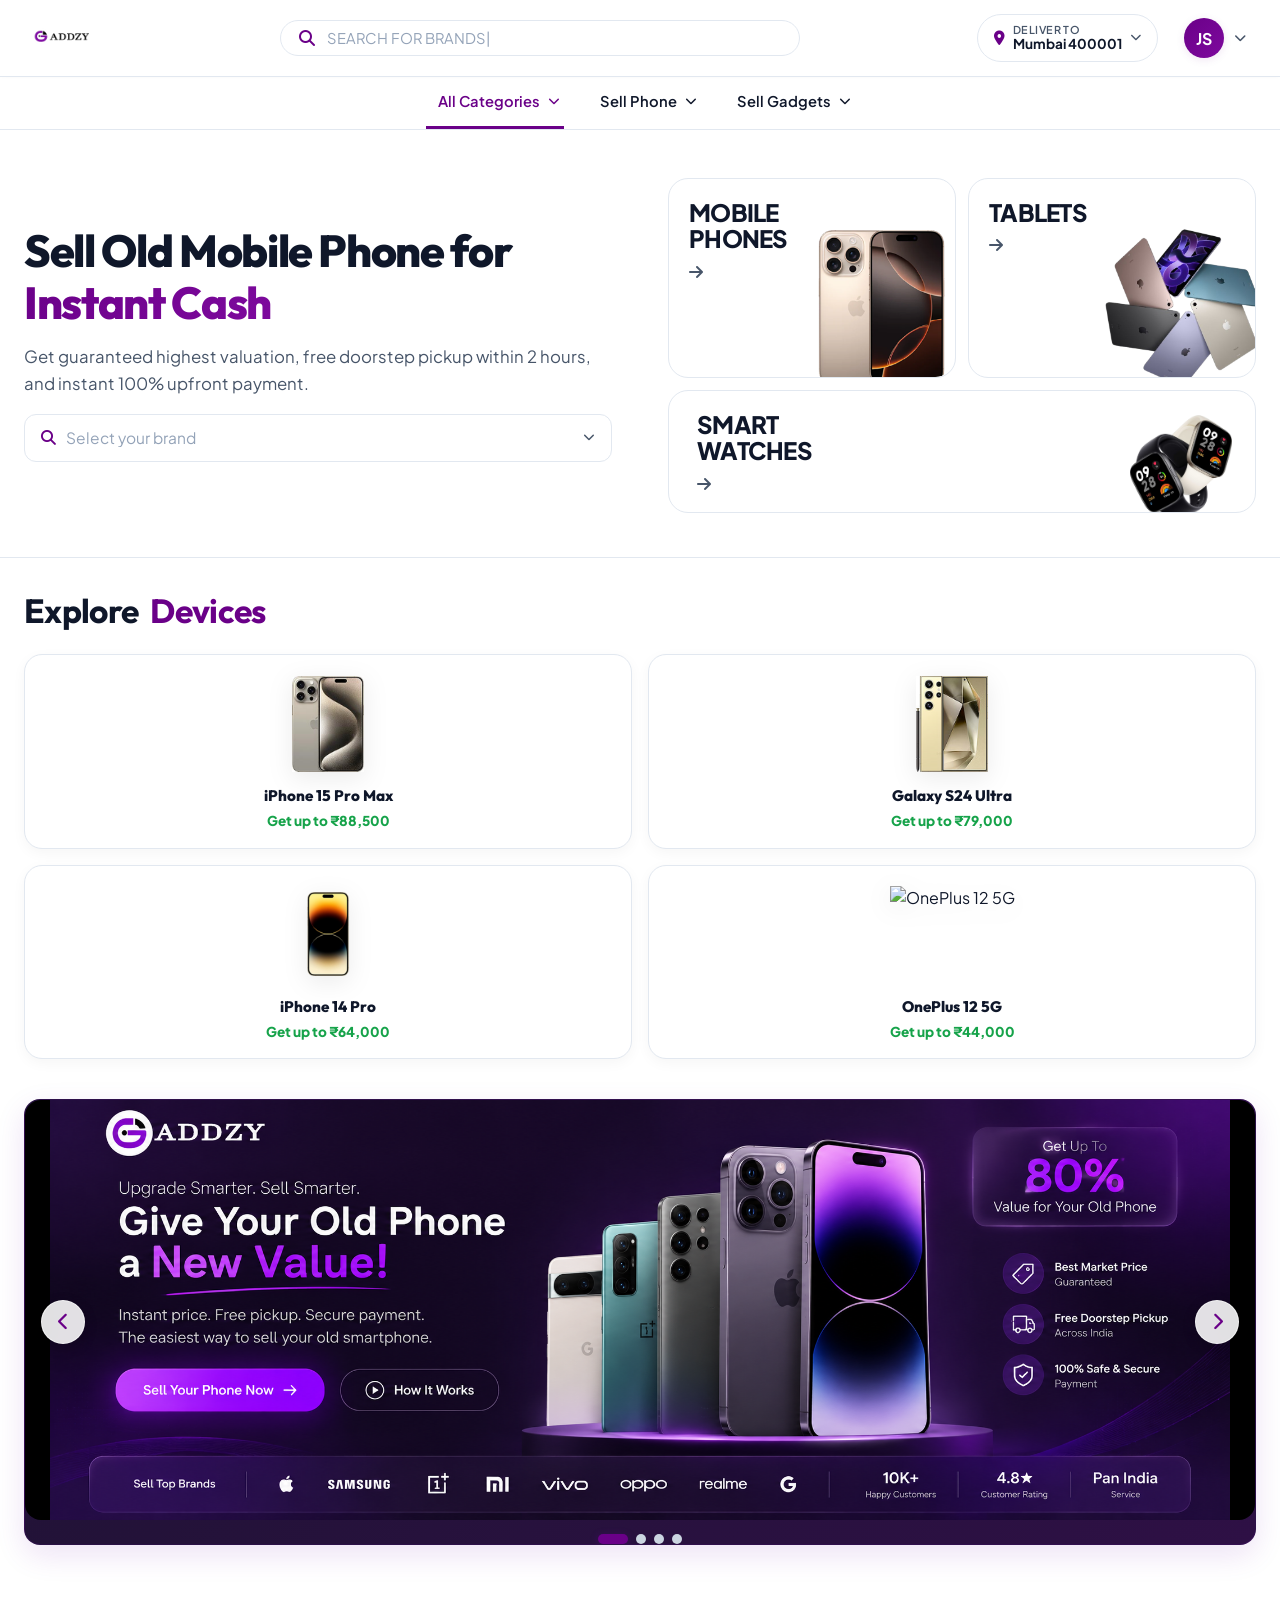
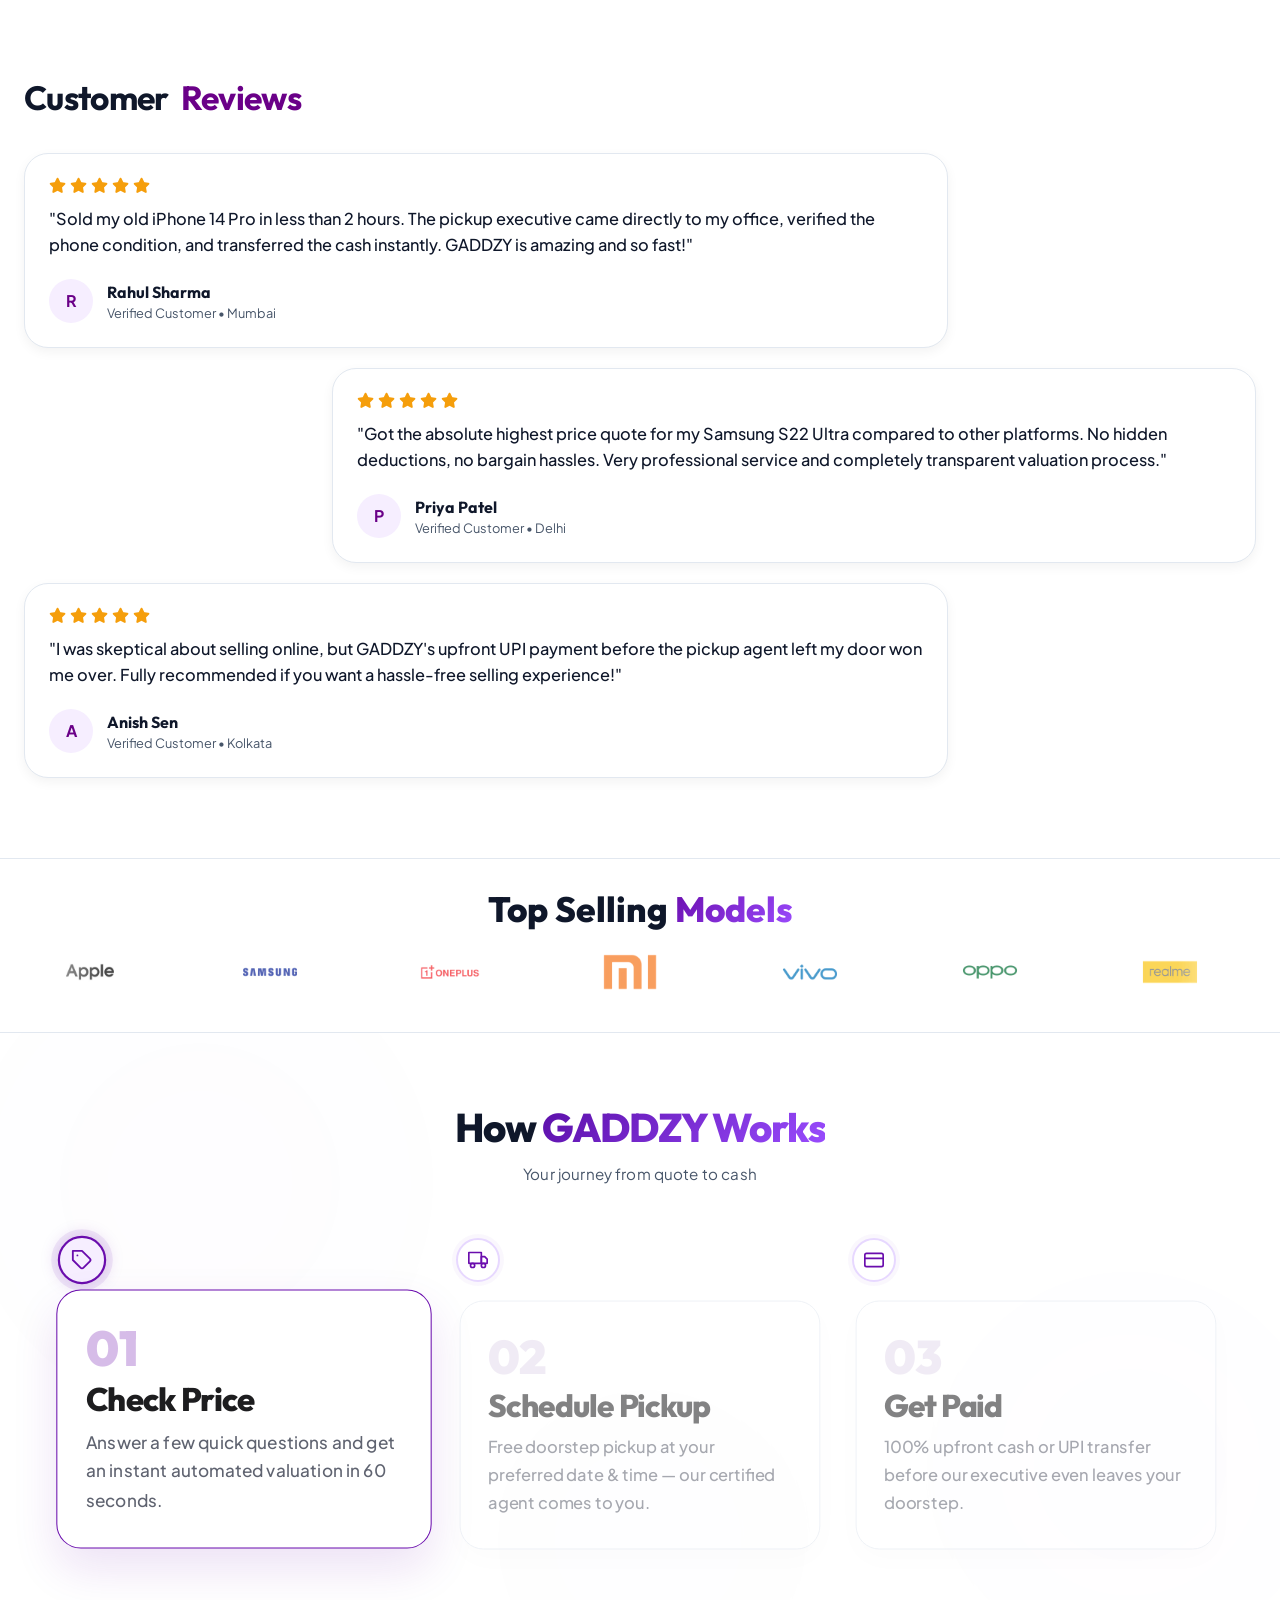
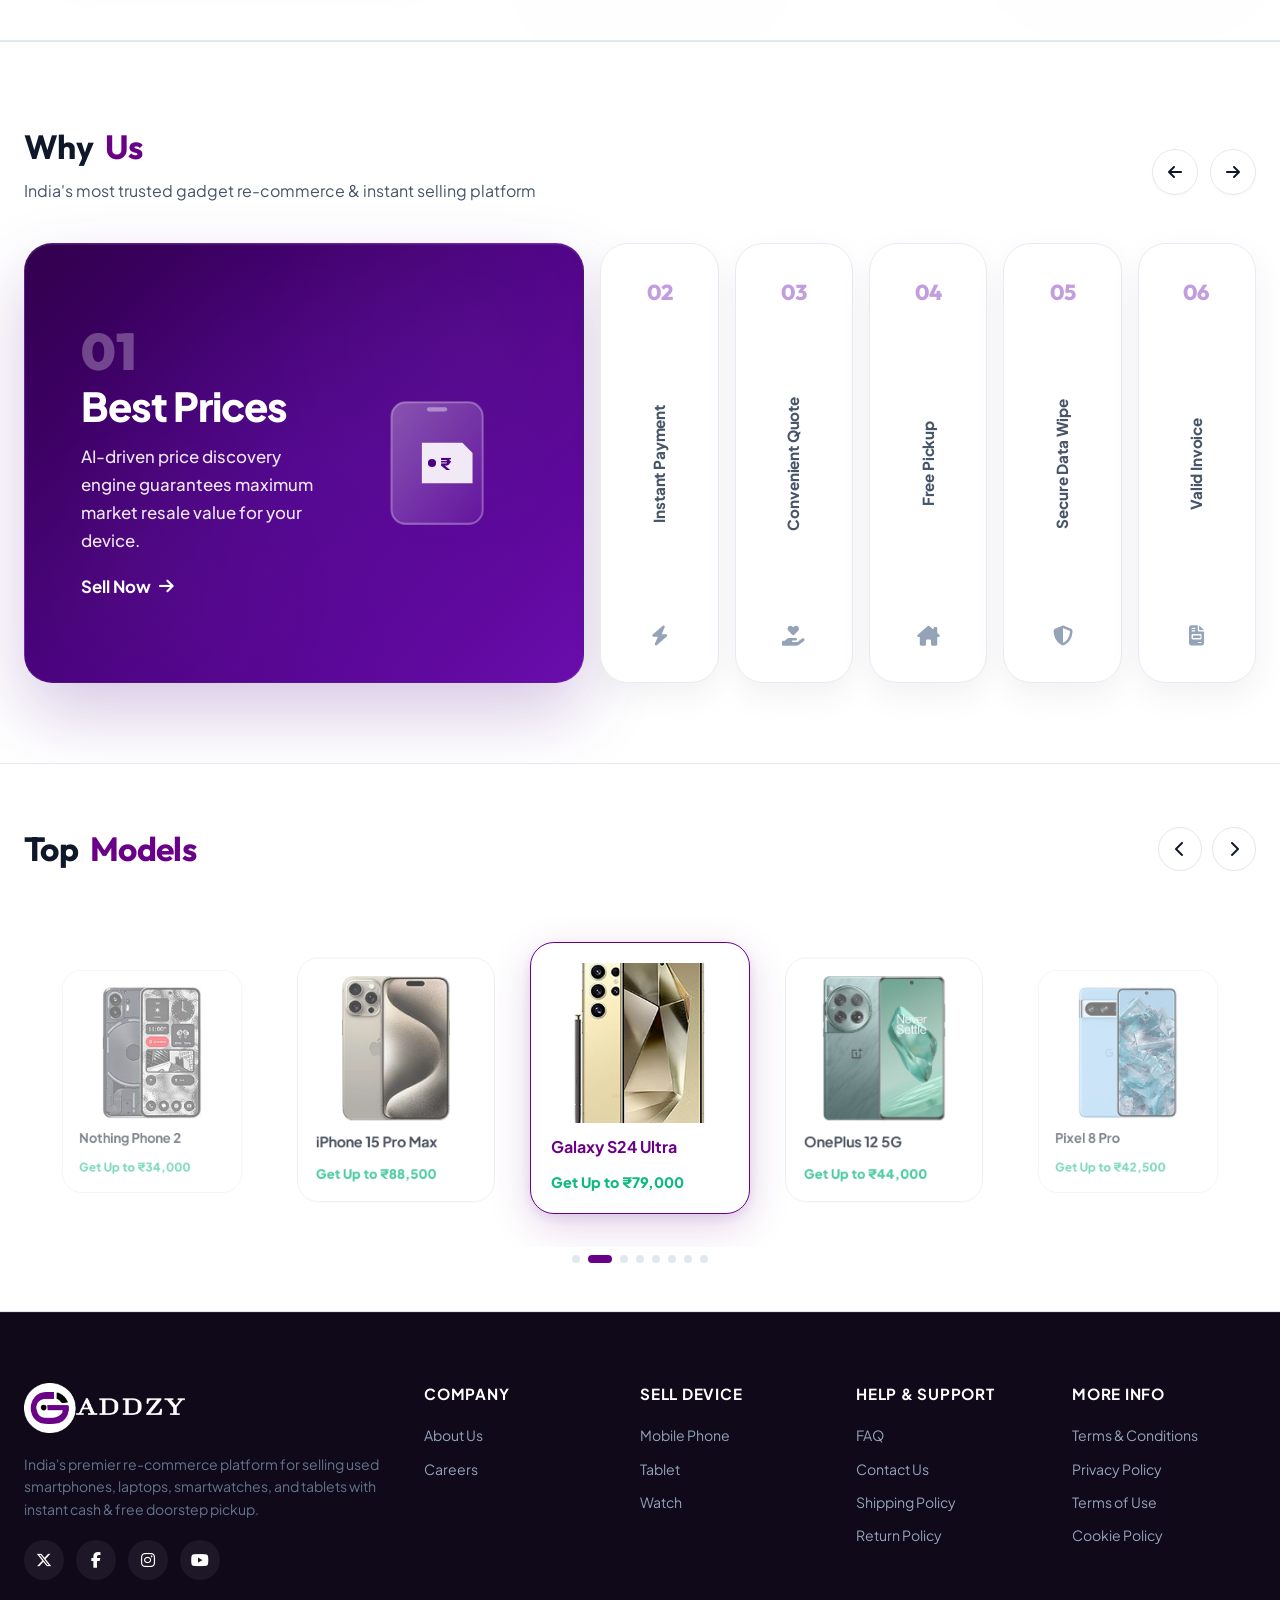
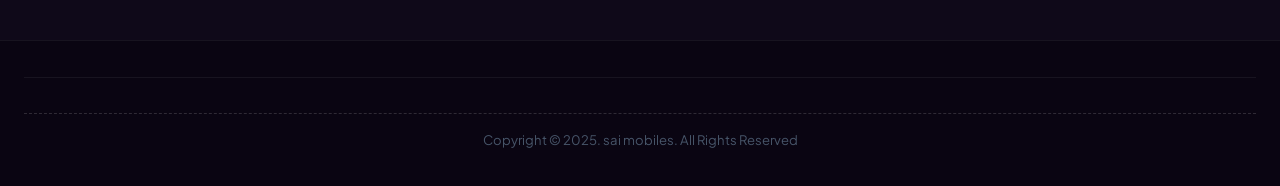
==== commit 827ec616: "UI Updates: Redesigned Testimonials and Explore Sections - Removed the 'Hot Deals' section. - Added " ====
--- a/index.html
+++ b/index.html
@@ -92,6 +92,48 @@
                 <!-- ── Hero Left Side ── -->
                 <div class="hero-left">
 
+                    <!-- Mobile Hero Banner Carousel (Positioned directly below mobile header) -->
+                    <div class="mobile-hero-banner-wrap">
+                        <div class="hero-banner-carousel" id="mobile-hero-banner-carousel" aria-label="Promotional Banners">
+                            <div class="banner-track-wrapper">
+                                <div class="banner-track" id="mobile-banner-track">
+                                    <div class="banner-slide" data-slide="0">
+                                        <a href="pages/brand.html" class="banner-slide-link" aria-label="Sell Old Phone Instant Cash">
+                                            <img src="./static/images/banners/b1.png" alt="GADDZY Offer 1" loading="eager">
+                                        </a>
+                                    </div>
+                                    <div class="banner-slide" data-slide="1">
+                                        <a href="pages/brand.html?brand=Apple" class="banner-slide-link" aria-label="Sell Apple iPhone">
+                                            <img src="./static/images/banners/b2.png" alt="GADDZY Offer 2" loading="lazy">
+                                        </a>
+                                    </div>
+                                    <div class="banner-slide" data-slide="2">
+                                        <a href="pages/brand.html?brand=Samsung" class="banner-slide-link" aria-label="Sell Samsung Phone">
+                                            <img src="./static/images/banners/b3.png" alt="GADDZY Offer 3" loading="lazy">
+                                        </a>
+                                    </div>
+                                    <div class="banner-slide" data-slide="3">
+                                        <a href="pages/brand.html" class="banner-slide-link" aria-label="Sell Your Gadget">
+                                            <img src="./static/images/banners/b4.png" alt="GADDZY Offer 4" loading="lazy">
+                                        </a>
+                                    </div>
+                                </div>
+                            </div>
+                            <button class="banner-arrow banner-arrow-prev" id="mobile-banner-prev" aria-label="Previous banner">
+                                <i class="fa-solid fa-chevron-left"></i>
+                            </button>
+                            <button class="banner-arrow banner-arrow-next" id="mobile-banner-next" aria-label="Next banner">
+                                <i class="fa-solid fa-chevron-right"></i>
+                            </button>
+                            <div class="banner-pagination" id="mobile-banner-pagination">
+                                <button class="banner-dot active" data-slide="0" aria-label="Go to banner 1"></button>
+                                <button class="banner-dot" data-slide="1" aria-label="Go to banner 2"></button>
+                                <button class="banner-dot" data-slide="2" aria-label="Go to banner 3"></button>
+                                <button class="banner-dot" data-slide="3" aria-label="Go to banner 4"></button>
+                            </div>
+                        </div>
+                    </div>
+
 
                     <!-- Mobile/Tablet search bar (hidden on desktop) -->
                     <div class="search-container mobile-hero-search">
@@ -134,8 +176,11 @@
                         </div>
                     </div>
 
-                    <h1 class="hero-page-title">
+                    <h1 class="hero-page-title desktop-hero-title">
                         Sell Old Mobile Phone for <span>Instant Cash</span>
+                    </h1>
+                    <h1 class="hero-page-title mobile-dynamic-hero-title">
+                        Sell <span class="morph-wrap"><span class="morph-text" id="morph-your-on">Your</span></span> Gad<span class="morph-wrap"><span class="morph-text" id="morph-get-dzy">get</span></span>
                     </h1>
 
                     <p class="hero-desc-text" style="color: var(--text-muted); font-size: 1.05rem; line-height: 1.6;">
@@ -279,6 +324,153 @@
     </section>
 
     <!-- ==========================================================================
+         3A-MOBILE. TOP SELLING BRANDS (2x3 Grid - Mobile Only)
+         ========================================================================== -->
+    <section class="mobile-top-brands-section" id="mobile-top-brands">
+        <div class="container">
+            <div class="section-header left-aligned" style="margin-bottom: 16px;">
+                <h2 class="section-title">Top Selling <span class="highlight">Brands</span></h2>
+            </div>
+            <div class="mobile-brands-grid">
+                <!-- Brand 1: Apple -->
+                <a href="pages/brand.html?brand=Apple" class="mobile-brand-card">
+                    <img src="static/images/Brand-Logo/Apple.avif" alt="Apple">
+                </a>
+                <!-- Brand 2: Samsung -->
+                <a href="pages/brand.html?brand=Samsung" class="mobile-brand-card">
+                    <img src="static/images/Brand-Logo/Samsung.avif" alt="Samsung">
+                </a>
+                <!-- Brand 3: OnePlus -->
+                <a href="pages/brand.html?brand=OnePlus" class="mobile-brand-card">
+                    <img src="static/images/Brand-Logo/Oneplus.avif" alt="OnePlus">
+                </a>
+                <!-- Brand 4: Xiaomi -->
+                <a href="pages/brand.html?brand=Xiaomi" class="mobile-brand-card">
+                    <img src="static/images/Brand-Logo/Xiaomi.avif" alt="Xiaomi">
+                </a>
+                <!-- Brand 5: Vivo -->
+                <a href="pages/brand.html?brand=Vivo" class="mobile-brand-card">
+                    <img src="static/images/Brand-Logo/Vivo.avif" alt="Vivo">
+                </a>
+                <!-- Card 6: MORE Button (No Box, Text + Arrow Icon) -->
+                <a href="pages/brand.html" class="mobile-brand-card mobile-brand-more">
+                    <span class="mobile-brand-name">MORE</span>
+                    <i class="fa-solid fa-arrow-right more-icon"></i>
+                </a>
+            </div>
+        </div>
+    </section>
+
+    <!-- ==========================================================================
+         3A2. EXPLORE SECTION (2 Cards per Row - Top Selling Devices & Best Price)
+         ========================================================================== -->
+    <section class="explore-section" id="explore">
+        <div class="container">
+            <div class="section-header left-aligned" style="margin-bottom: 18px;">
+                <h2 class="section-title">Explore <span class="highlight">Devices</span></h2>
+            </div>
+            <div class="explore-grid">
+                <!-- Explore Card 1 -->
+                <a href="pages/varient.html?brand=Apple&model=Apple iPhone 15 Pro Max" class="explore-card">
+                    <div class="explore-img-wrap">
+                        <img src="static/images/All-Brand-Mobile-Image/Apple/apple-iphone-15-pro-max.png" alt="iPhone 15 Pro Max">
+                    </div>
+                    <div class="explore-details">
+                        <h3 class="explore-card-title">iPhone 15 Pro Max</h3>
+                        <span class="explore-card-price">Get up to ₹88,500</span>
+                    </div>
+                </a>
+
+                <!-- Explore Card 2 -->
+                <a href="pages/varient.html?brand=Samsung&model=Samsung Galaxy S24 Ultra" class="explore-card">
+                    <div class="explore-img-wrap">
+                        <img src="static/images/All-Brand-Mobile-Image/Samsung/samsung-galaxy-s24-ultra.png" alt="Galaxy S24 Ultra">
+                    </div>
+                    <div class="explore-details">
+                        <h3 class="explore-card-title">Galaxy S24 Ultra</h3>
+                        <span class="explore-card-price">Get up to ₹79,000</span>
+                    </div>
+                </a>
+
+                <!-- Explore Card 3 -->
+                <a href="pages/varient.html?brand=Apple&model=Apple iPhone 14 Pro" class="explore-card">
+                    <div class="explore-img-wrap">
+                        <img src="static/images/All-Brand-Mobile-Image/Apple/apple-iphone-14-pro.png" alt="iPhone 14 Pro">
+                    </div>
+                    <div class="explore-details">
+                        <h3 class="explore-card-title">iPhone 14 Pro</h3>
+                        <span class="explore-card-price">Get up to ₹64,000</span>
+                    </div>
+                </a>
+
+                <!-- Explore Card 4 -->
+                <a href="pages/varient.html?brand=OnePlus&model=OnePlus 12" class="explore-card">
+                    <div class="explore-img-wrap">
+                        <img src="static/images/All-Brand-Mobile-Image/OnePlus/oneplus-12.png" alt="OnePlus 12 5G">
+                    </div>
+                    <div class="explore-details">
+                        <h3 class="explore-card-title">OnePlus 12 5G</h3>
+                        <span class="explore-card-price">Get up to ₹44,000</span>
+                    </div>
+                </a>
+            </div>
+        </div>
+    </section>
+
+    <!-- ==========================================================================
+         3B. HERO BANNER CAROUSEL SECTION
+         ========================================================================== -->
+    <section class="hero-banner-section" id="hero-banner">
+        <div class="container">
+            <div class="hero-banner-carousel" id="hero-banner-carousel" aria-label="Promotional Banners">
+                <!-- Slides Track -->
+                <div class="banner-track-wrapper">
+                    <div class="banner-track" id="banner-track">
+                        <div class="banner-slide" data-slide="0">
+                            <a href="pages/brand.html" class="banner-slide-link" aria-label="Sell Old Phone Instant Cash">
+                                <img src="./static/images/banners/b1.png" alt="GADDZY Promotional Offer 1" loading="eager">
+                            </a>
+                        </div>
+                        <div class="banner-slide" data-slide="1">
+                            <a href="pages/brand.html?brand=Apple" class="banner-slide-link" aria-label="Sell Apple iPhone">
+                                <img src="./static/images/banners/b2.png" alt="GADDZY Promotional Offer 2" loading="lazy">
+                            </a>
+                        </div>
+                        <div class="banner-slide" data-slide="2">
+                            <a href="pages/brand.html?brand=Samsung" class="banner-slide-link" aria-label="Sell Samsung Phone">
+                                <img src="./static/images/banners/b3.png" alt="GADDZY Promotional Offer 3" loading="lazy">
+                            </a>
+                        </div>
+                        <div class="banner-slide" data-slide="3">
+                            <a href="pages/brand.html" class="banner-slide-link" aria-label="Sell Your Gadget">
+                                <img src="./static/images/banners/b4.png" alt="GADDZY Promotional Offer 4" loading="lazy">
+                            </a>
+                        </div>
+                    </div>
+                </div>
+
+                <!-- Navigation Arrows -->
+                <button class="banner-arrow banner-arrow-prev" id="banner-prev" aria-label="Previous banner">
+                    <i class="fa-solid fa-chevron-left"></i>
+                </button>
+                <button class="banner-arrow banner-arrow-next" id="banner-next" aria-label="Next banner">
+                    <i class="fa-solid fa-chevron-right"></i>
+                </button>
+
+                <!-- Pagination Dots -->
+                <div class="banner-pagination" id="banner-pagination">
+                    <button class="banner-dot active" data-slide="0" aria-label="Go to banner 1"></button>
+                    <button class="banner-dot" data-slide="1" aria-label="Go to banner 2"></button>
+                    <button class="banner-dot" data-slide="2" aria-label="Go to banner 3"></button>
+                    <button class="banner-dot" data-slide="3" aria-label="Go to banner 4"></button>
+                </div>
+            </div>
+        </div>
+    </section>
+
+
+
+    <!-- ==========================================================================
          4. TESTIMONIALS SECTION
          ========================================================================== -->
     <section class="testimonials-section" id="testimonials">
@@ -287,80 +479,66 @@
                 <h2 class="section-title">Customer <span class="highlight">Reviews</span></h2>
             </div>
 
-            <!-- Desktop Horizontal Cards Layout / Mobile vertical/horizontal swipe deck -->
-            <div class="testimonials-slider-container">
-                <div class="testimonials-track" id="testimonials-track">
-
-                    <!-- Testimonial 1 -->
-                    <div class="testimonial-card" data-index="0">
-                        <div class="testimonial-rating">
-                            <i class="fa-solid fa-star"></i>
-                            <i class="fa-solid fa-star"></i>
-                            <i class="fa-solid fa-star"></i>
-                            <i class="fa-solid fa-star"></i>
-                            <i class="fa-solid fa-star"></i>
-                        </div>
-                        <p class="testimonial-text">"Sold my old iPhone 14 Pro in less than 2 hours. The pickup
-                            executive came directly to my office, verified the phone condition, and transferred the cash
-                            instantly. GADDZY is amazing!"</p>
-                        <div class="testimonial-author">
-                            <div class="author-avatar">R</div>
-                            <div class="author-info">
-                                <h4 class="author-name">Rahul Sharma</h4>
-                                <span class="author-meta">Verified Customer • Mumbai</span>
-                            </div>
-                        </div>
-                    </div>
-
-                    <!-- Testimonial 2 -->
-                    <div class="testimonial-card" data-index="1">
-                        <div class="testimonial-rating">
-                            <i class="fa-solid fa-star"></i>
-                            <i class="fa-solid fa-star"></i>
-                            <i class="fa-solid fa-star"></i>
-                            <i class="fa-solid fa-star"></i>
-                            <i class="fa-solid fa-star"></i>
-                        </div>
-                        <p class="testimonial-text">"Got the highest price quote for my Samsung S22 Ultra. No hidden
-                            deductions, no bargain hassles. Very professional service and completely transparent
-                            valuation process."</p>
-                        <div class="testimonial-author">
-                            <div class="author-avatar">P</div>
-                            <div class="author-info">
-                                <h4 class="author-name">Priya Patel</h4>
-                                <span class="author-meta">Verified Customer • Delhi</span>
-                            </div>
-                        </div>
-                    </div>
-
-                    <!-- Testimonial 3 -->
-                    <div class="testimonial-card" data-index="2">
-                        <div class="testimonial-rating">
-                            <i class="fa-solid fa-star"></i>
-                            <i class="fa-solid fa-star"></i>
-                            <i class="fa-solid fa-star"></i>
-                            <i class="fa-solid fa-star"></i>
-                            <i class="fa-solid fa-star"></i>
-                        </div>
-                        <p class="testimonial-text">"I was skeptical about selling online, but GADDZY's upfront UPI
-                            payment before pickup agent left my door won me over. Fully recommended if you want
-                            hassle-free selling!"</p>
-                        <div class="testimonial-author">
-                            <div class="author-avatar">A</div>
-                            <div class="author-info">
-                                <h4 class="author-name">Anish Sen</h4>
-                                <span class="author-meta">Verified Customer • Kolkata</span>
-                            </div>
-                        </div>
-                    </div>
-
-                </div>
-
-                <!-- Mobile Navigation indicators/dots (hidden on desktop) -->
-                <div class="testimonials-dots" id="testimonials-dots">
-                    <span class="dot active" data-index="0"></span>
-                    <span class="dot" data-index="1"></span>
-                    <span class="dot" data-index="2"></span>
+            <div class="testimonials-staggered-layout">
+                <!-- Testimonial 1 (Left) -->
+                <div class="testimonial-box align-left">
+                    <div class="testimonial-rating">
+                        <i class="fa-solid fa-star"></i>
+                        <i class="fa-solid fa-star"></i>
+                        <i class="fa-solid fa-star"></i>
+                        <i class="fa-solid fa-star"></i>
+                        <i class="fa-solid fa-star"></i>
+                    </div>
+                    <p class="testimonial-text">"Sold my old iPhone 14 Pro in less than 2 hours. The pickup
+                        executive came directly to my office, verified the phone condition, and transferred the cash
+                        instantly. GADDZY is amazing and so fast!"</p>
+                    <div class="testimonial-author">
+                        <div class="author-avatar">R</div>
+                        <div class="author-info">
+                            <h4 class="author-name">Rahul Sharma</h4>
+                            <span class="author-meta">Verified Customer • Mumbai</span>
+                        </div>
+                    </div>
+                </div>
+
+                <!-- Testimonial 2 (Right) -->
+                <div class="testimonial-box align-right">
+                    <div class="testimonial-rating">
+                        <i class="fa-solid fa-star"></i>
+                        <i class="fa-solid fa-star"></i>
+                        <i class="fa-solid fa-star"></i>
+                        <i class="fa-solid fa-star"></i>
+                        <i class="fa-solid fa-star"></i>
+                    </div>
+                    <p class="testimonial-text">"Got the absolute highest price quote for my Samsung S22 Ultra compared to other platforms. No hidden deductions, no bargain hassles. Very professional service and completely transparent valuation process."</p>
+                    <div class="testimonial-author">
+                        <div class="author-avatar">P</div>
+                        <div class="author-info">
+                            <h4 class="author-name">Priya Patel</h4>
+                            <span class="author-meta">Verified Customer • Delhi</span>
+                        </div>
+                    </div>
+                </div>
+
+                <!-- Testimonial 3 (Left) -->
+                <div class="testimonial-box align-left">
+                    <div class="testimonial-rating">
+                        <i class="fa-solid fa-star"></i>
+                        <i class="fa-solid fa-star"></i>
+                        <i class="fa-solid fa-star"></i>
+                        <i class="fa-solid fa-star"></i>
+                        <i class="fa-solid fa-star"></i>
+                    </div>
+                    <p class="testimonial-text">"I was skeptical about selling online, but GADDZY's upfront UPI
+                        payment before the pickup agent left my door won me over. Fully recommended if you want
+                        a hassle-free selling experience!"</p>
+                    <div class="testimonial-author">
+                        <div class="author-avatar">A</div>
+                        <div class="author-info">
+                            <h4 class="author-name">Anish Sen</h4>
+                            <span class="author-meta">Verified Customer • Kolkata</span>
+                        </div>
+                    </div>
                 </div>
             </div>
         </div>
--- a/static/css/landing/landing.css
+++ b/static/css/landing/landing.css
@@ -73,9 +73,11 @@
 
 .container {
     width: 100%;
-    max-width: 1280px;
+    max-width: 1456px;
     margin: 0 auto;
-    padding: 0 24px;
+    padding-left: 24px;
+    padding-right: 24px;
+    box-sizing: border-box;
 }
 
 /* Section Headings */
@@ -579,9 +581,178 @@
     overflow: visible;
 }
 
-.hero-section .container {
-    padding-left: 36px;
-    padding-right: 36px;
+/* ==========================================================================
+   4B. HERO BANNER CAROUSEL SECTION
+   ========================================================================== */
+.hero-banner-section {
+    margin-top: 24px;
+    margin-bottom: 48px;
+    width: 100%;
+}
+
+.hero-banner-carousel {
+    position: relative;
+    width: 100%;
+    border-radius: 16px;
+    overflow: hidden;
+    background: linear-gradient(135deg, #1e1333 0%, #2e1045 100%);
+    box-shadow: 0 10px 30px rgba(106, 13, 173, 0.12);
+    border: 1px solid rgba(106, 13, 173, 0.15);
+}
+
+.banner-track-wrapper {
+    width: 100%;
+    overflow: hidden;
+    border-radius: 16px;
+    position: relative;
+}
+
+.banner-track {
+    display: flex;
+    width: 100%;
+    transition: transform 0.45s cubic-bezier(0.25, 1, 0.5, 1);
+    will-change: transform;
+}
+
+.banner-slide {
+    min-width: 100%;
+    width: 100%;
+    flex-shrink: 0;
+    display: flex;
+    align-items: center;
+    justify-content: center;
+    background: #000000;
+    overflow: hidden;
+    position: relative;
+}
+
+.banner-slide-link {
+    display: block;
+    width: 100%;
+    height: 100%;
+    text-decoration: none;
+}
+
+.banner-slide img {
+    width: 100%;
+    height: auto;
+    max-height: 420px;
+    object-fit: contain;
+    display: block;
+    user-select: none;
+    -webkit-user-drag: none;
+    transition: transform 0.5s ease;
+}
+
+/* Carousel Controls: Arrows */
+.banner-arrow {
+    position: absolute;
+    top: 50%;
+    transform: translateY(-50%);
+    width: 44px;
+    height: 44px;
+    border-radius: 50%;
+    background: rgba(255, 255, 255, 0.88);
+    backdrop-filter: blur(8px);
+    -webkit-backdrop-filter: blur(8px);
+    color: var(--primary);
+    border: 1px solid rgba(255, 255, 255, 0.6);
+    display: flex;
+    align-items: center;
+    justify-content: center;
+    font-size: 1.1rem;
+    cursor: pointer;
+    z-index: 10;
+    transition: all 0.25s ease;
+    box-shadow: 0 4px 14px rgba(0, 0, 0, 0.15);
+}
+
+.banner-arrow-prev {
+    left: 16px;
+}
+
+.banner-arrow-next {
+    right: 16px;
+}
+
+.banner-arrow:hover {
+    background: var(--primary);
+    color: #FFFFFF;
+    transform: translateY(-50%) scale(1.1);
+    box-shadow: 0 6px 18px rgba(106, 13, 173, 0.35);
+}
+
+.banner-arrow:active {
+    transform: translateY(-50%) scale(0.96);
+}
+
+/* Carousel Controls: Pagination Dots */
+.banner-pagination {
+    display: flex;
+    align-items: center;
+    justify-content: center;
+    gap: 8px;
+    margin-top: 14px;
+}
+
+.banner-dot {
+    width: 10px;
+    height: 10px;
+    border-radius: 50%;
+    background: #CBD5E1;
+    border: none;
+    padding: 0;
+    cursor: pointer;
+    transition: all 0.3s cubic-bezier(0.4, 0, 0.2, 1);
+}
+
+.banner-dot:hover {
+    background: #94A3B8;
+}
+
+.banner-dot.active {
+    width: 30px;
+    border-radius: 999px;
+    background: var(--primary);
+    box-shadow: 0 2px 8px rgba(106, 13, 173, 0.3);
+}
+
+@media (max-width: 768px) {
+    .hero-banner-section {
+        margin-top: 16px;
+        margin-bottom: 28px;
+    }
+    .hero-banner-carousel {
+        border-radius: 12px;
+    }
+    .banner-track-wrapper {
+        border-radius: 12px;
+    }
+    .banner-slide img {
+        max-height: 240px;
+    }
+    .banner-arrow {
+        width: 36px;
+        height: 36px;
+        font-size: 0.9rem;
+    }
+    .banner-arrow-prev {
+        left: 8px;
+    }
+    .banner-arrow-next {
+        right: 8px;
+    }
+    .banner-pagination {
+        margin-top: 10px;
+        gap: 6px;
+    }
+    .banner-dot {
+        width: 8px;
+        height: 8px;
+    }
+    .banner-dot.active {
+        width: 22px;
+    }
 }
 
 /* ── Two-column grid ── */
@@ -2931,10 +3102,20 @@
    16. RESPONSIVE BREAKPOINTS & MEDIA QUERIES
    ========================================================================== */
 
-/* 1. Tablets & Small Desktops (max-width: 1024px) */
+/* 1. Large Desktops & Laptops (max-width: 1440px) */
+@media (max-width: 1440px) {
+    .container {
+        max-width: 1280px;
+        padding-left: 24px;
+        padding-right: 24px;
+    }
+}
+
+/* 2. Tablets & Small Desktops (max-width: 1024px) */
 @media (max-width: 1024px) {
     .container {
-        padding: 0 20px;
+        padding-left: 20px;
+        padding-right: 20px;
     }
     
     .header-logo-img {
@@ -3169,8 +3350,8 @@
 /* 3. Small Mobile Devices (max-width: 768px) */
 @media (max-width: 768px) {
     .header-logo-img {
-        height: 80px;
-        max-height: 80px;
+        height: 40px !important;
+        max-height: 40px !important;
     }
 
     /* Make hbc category cards static on mobile (no animation, always visible in their highlighted state) */
@@ -3255,8 +3436,8 @@
     }
     
     .header-logo-img {
-        height: 88px !important;
-        max-height: 88px !important;
+        height: 38px !important;
+        max-height: 38px !important;
         width: auto !important;
         display: block !important;
     }
@@ -3264,29 +3445,45 @@
     .user-controls {
         display: flex !important;
         align-items: center !important;
-        justify-content: center !important;
-        margin-left: 0 !important;
+        justify-content: flex-end !important;
+        margin-left: auto !important;
         height: 100% !important;
-        gap: 0 !important;
-        flex: none !important;
+        gap: 10px !important;
     }
 
     .user-controls .location-btn,
     .user-controls .profile-container,
-    .top-header .search-container {
+    .top-header .search-container,
+    .mobile-menu-toggle {
         display: none !important;
     }
     
-    .mobile-menu-toggle {
+    .mobile-header-actions {
+        display: flex !important;
+        align-items: center !important;
+        gap: 10px !important;
+    }
+    
+    .mobile-header-action-btn {
+        width: 40px !important;
+        height: 40px !important;
+        background: transparent !important;
+        color: #6A0DAD !important;
+        border: none !important;
         display: flex !important;
         align-items: center !important;
         justify-content: center !important;
-        margin-left: 0 !important;
-        width: 36px !important;
-        height: 36px !important;
         font-size: 1.25rem !important;
-        color: var(--text-dark) !important;
         cursor: pointer !important;
+        padding: 0 !important;
+        box-shadow: none !important;
+        outline: none !important;
+        transition: transform 0.2s ease, opacity 0.2s ease !important;
+    }
+    .mobile-header-action-btn:active {
+        transform: scale(0.9) !important;
+        opacity: 0.7 !important;
+        background: transparent !important;
     }
     
     .mobile-hero-search {
@@ -4274,7 +4471,6 @@
     overflow-x: hidden !important;
 }
 .container {
-    max-width: 100% !important;
     box-sizing: border-box !important;
 }
 
@@ -4468,35 +4664,37 @@
     border-bottom: 1.5px solid var(--border-color);
 }
 
-.testimonials-slider-container {
+.testimonials-staggered-layout {
+    display: flex;
+    flex-direction: column;
+    gap: 20px;
     width: 100%;
-    position: relative;
-}
-
-.testimonials-track {
-    display: grid;
-    grid-template-columns: repeat(3, 1fr);
-    gap: 28px;
-    width: 100%;
-}
-
-.testimonial-card {
+}
+
+.testimonial-box {
     background: #FFFFFF;
-    border: 1.5px solid var(--border-color);
+    border: 1px solid var(--border-color);
     border-radius: var(--radius-xl);
-    padding: 35px;
-    box-shadow: 0 6px 24px rgba(106, 13, 173, 0.02);
+    padding: 24px;
+    width: 75%;
+    box-shadow: 0 4px 12px rgba(0, 0, 0, 0.05);
     display: flex;
     flex-direction: column;
-    justify-content: space-between;
-    transition: all 0.3s cubic-bezier(0.4, 0, 0.2, 1);
+    transition: transform 0.2s ease, box-shadow 0.2s ease;
     box-sizing: border-box;
 }
 
-.testimonial-card:hover {
-    transform: translateY(-5px);
-    border-color: var(--primary-soft);
-    box-shadow: 0 12px 36px rgba(106, 13, 173, 0.08);
+.testimonial-box:hover {
+    transform: translateY(-2px);
+    box-shadow: 0 6px 16px rgba(0, 0, 0, 0.08);
+}
+
+.testimonial-box.align-left {
+    align-self: flex-start;
+}
+
+.testimonial-box.align-right {
+    align-self: flex-end;
 }
 
 .testimonial-rating {
@@ -4504,14 +4702,14 @@
     gap: 4px;
     color: #F59E0B; /* Amber star */
     font-size: 0.95rem;
-    margin-bottom: 18px;
+    margin-bottom: 12px;
 }
 
 .testimonial-text {
     font-size: 1.02rem;
     line-height: 1.65;
     color: var(--text-dark);
-    margin-bottom: 28px;
+    margin-bottom: 20px;
     font-weight: 500;
 }
 
@@ -4552,107 +4750,371 @@
     color: var(--text-muted);
 }
 
-.testimonials-dots {
-    display: none;
-}
-
 /* Mobile & Tablet Testimonials Overrides */
 @media (max-width: 768px) {
     .testimonials-section {
         padding: 50px 0;
     }
     
-    .testimonials-slider-container {
-        height: 310px;
-        position: relative;
-        overflow: hidden;
-        margin-top: 15px;
-    }
-    
-    .testimonials-track {
+    .testimonial-box {
+        width: 85%;
+        padding: 20px;
+    }
+
+    .testimonial-text {
+        font-size: 0.95rem;
+        margin-bottom: 16px;
+    }
+}
+
+/* ==========================================================================
+   DESKTOP SAFETY & MOBILE HOMEPAGE UI OVERRIDES
+   ========================================================================== */
+
+/* ── Desktop Default States (Hidden on Desktop) ── */
+.mobile-header-actions {
+    display: none !important;
+}
+.mobile-hero-banner-wrap {
+    display: none !important;
+}
+.mobile-dynamic-hero-title {
+    display: none !important;
+}
+.desktop-hero-title {
+    display: block !important;
+}
+.mobile-top-brands-section {
+    display: none !important;
+}
+
+/* ── Mobile Breakpoint Overrides (max-width: 768px) ── */
+@media (max-width: 768px) {
+    /* 1. Mobile Header: Logo Left | Search & Profile Icons Right */
+    .top-header {
+        height: 60px !important;
+    }
+    .header-content {
+        display: flex !important;
+        justify-content: space-between !important;
+        align-items: center !important;
+        height: 60px !important;
+        padding: 0 16px !important;
+        width: 100% !important;
+    }
+    .header-logo-img {
+        height: 48px !important;
+        max-height: 48px !important;
+        width: auto !important;
+        object-fit: contain !important;
+    }
+    .user-controls {
+        display: flex !important;
+        align-items: center !important;
+        justify-content: flex-end !important;
+        margin-left: auto !important;
+    }
+    .search-container,
+    .location-btn,
+    .profile-container,
+    .mobile-menu-toggle {
+        display: none !important;
+    }
+    .mobile-header-actions {
+        display: flex !important;
+        align-items: center !important;
+        gap: 10px !important;
+        margin-left: auto !important;
+    }
+    .mobile-header-action-btn {
+        width: 40px !important;
+        height: 40px !important;
+        background: transparent !important;
+        color: #6A0DAD !important;
+        border: none !important;
+        display: flex !important;
+        align-items: center !important;
+        justify-content: center !important;
+        font-size: 1.25rem !important;
+        cursor: pointer !important;
+        padding: 0 !important;
+        box-shadow: none !important;
+        outline: none !important;
+        transition: transform 0.2s ease, opacity 0.2s ease !important;
+    }
+    .mobile-header-action-btn:active {
+        transform: scale(0.9) !important;
+        opacity: 0.7 !important;
+        background: transparent !important;
+    }
+
+    /* 2. Hero Section Mobile Flow & Aspect-Fitted Banner */
+    .mobile-hero-banner-wrap {
         display: block !important;
-        position: relative;
-        height: 270px;
-        width: 100%;
-    }
-    
-    .testimonial-card {
-        position: absolute !important;
-        top: 0 !important;
-        left: 0 !important;
         width: 100% !important;
-        height: 255px !important;
+        margin: 0 0 16px 0 !important;
+        border: none !important;
+    }
+    .mobile-hero-banner-wrap .hero-banner-carousel {
+        background: transparent !important;
+        box-shadow: none !important;
+        border: none !important;
+        outline: none !important;
+        padding: 0 !important;
+        border-radius: 14px !important;
+        position: relative !important;
+    }
+    .mobile-hero-banner-wrap .banner-track-wrapper {
+        border-radius: 14px !important;
+        overflow: hidden !important;
+        box-shadow: none !important;
+        border: none !important;
+        outline: none !important;
+    }
+    .mobile-hero-banner-wrap .banner-slide {
+        background: transparent !important;
+        border: none !important;
+        outline: none !important;
+    }
+    .mobile-hero-banner-wrap .banner-arrow {
+        display: none !important;
+    }
+    .mobile-hero-banner-wrap .banner-pagination {
+        position: relative !important;
+        bottom: auto !important;
+        margin-top: 8px !important;
+        background: transparent !important;
+        padding: 0 !important;
+        border: none !important;
+        display: flex !important;
+        justify-content: center !important;
+        align-items: center !important;
+        gap: 5px !important;
+        box-shadow: none !important;
+        width: 100% !important;
+    }
+    .mobile-hero-banner-wrap .banner-dot {
+        width: 5px !important;
+        height: 5px !important;
+        border-radius: 50% !important;
+        background: #CBD5E1 !important;
+        border: none !important;
+        outline: none !important;
+        padding: 0 !important;
         margin: 0 !important;
-        z-index: 1;
-        opacity: 0;
-        visibility: hidden;
-        transform: translateY(30px) scale(0.95);
-        transition: transform 0.4s cubic-bezier(0.25, 1, 0.5, 1), opacity 0.4s ease, visibility 0.4s ease !important;
-        box-shadow: 0 10px 30px rgba(0, 0, 0, 0.06) !important;
-        pointer-events: none;
-    }
-    
-    .testimonial-card.active {
-        opacity: 1;
-        visibility: visible;
-        transform: translateY(0) scale(1);
-        z-index: 10;
-        pointer-events: auto;
-    }
-    
-    .testimonial-card.prev {
-        opacity: 0;
-        visibility: visible;
-        transform: translateY(-80px) rotate(-3deg);
-        z-index: 5;
-    }
-    
-    .testimonial-card.next {
-        opacity: 0.4;
-        visibility: visible;
-        transform: translateY(16px) scale(0.94);
-        z-index: 2;
-    }
-
-    .testimonial-card.next-2 {
-        opacity: 0.15;
-        visibility: visible;
-        transform: translateY(32px) scale(0.88);
-        z-index: 1;
-    }
-    
-    .testimonial-text {
+        transition: all 0.3s ease !important;
+        cursor: pointer !important;
+    }
+    .mobile-hero-banner-wrap .banner-dot.active {
+        width: 12px !important;
+        height: 5px !important;
+        border-radius: 3px !important;
+        background: var(--primary) !important;
+    }
+    .hero-banner-section {
+        display: none !important;
+    }
+    .banner-slide img {
+        width: 100% !important;
+        height: auto !important;
+        max-height: none !important;
+        object-fit: contain !important;
+    }
+
+    /* 3. Dynamic Animated Hero Title (Zigzag Motion) */
+    .desktop-hero-title {
+        display: none !important;
+    }
+    .mobile-dynamic-hero-title {
+        display: block !important;
+        font-size: 1.85rem !important;
+        font-weight: 800 !important;
+        text-align: center !important;
+        color: var(--text-dark) !important;
+        margin: 14px 0 !important;
+        line-height: 1.25 !important;
+        font-family: 'Outfit', sans-serif !important;
+    }
+    .morph-wrap {
+        display: inline-block !important;
+        position: relative !important;
+        overflow: hidden !important;
+        vertical-align: bottom !important;
+        height: 1.2em !important;
+        line-height: 1.2em !important;
+    }
+    .morph-text {
+        display: inline-block !important;
+        color: var(--primary) !important;
+        transition: transform 0.35s cubic-bezier(0.4, 0, 0.2, 1), opacity 0.35s ease !important;
+        will-change: transform, opacity !important;
+    }
+    /* Zigzag opposite directions: Word 1 slides DOWN, Word 2 slides UP */
+    #morph-your-on.morph-out {
+        transform: translateY(100%) !important;
+        opacity: 0 !important;
+    }
+    #morph-your-on.morph-in-start {
+        transform: translateY(-100%) !important;
+        opacity: 0 !important;
+    }
+    #morph-get-dzy.morph-out {
+        transform: translateY(-100%) !important;
+        opacity: 0 !important;
+    }
+    #morph-get-dzy.morph-in-start {
+        transform: translateY(100%) !important;
+        opacity: 0 !important;
+    }
+
+    /* 4. Mobile Top Selling Brands (2x3 Grid) */
+    .mobile-top-brands-section {
+        display: block !important;
+        margin-top: 32px !important;
+        margin-bottom: 32px !important;
+    }
+    .mobile-brands-grid {
+        display: grid !important;
+        grid-template-columns: repeat(3, 1fr) !important;
+        gap: 12px !important;
+    }
+    .mobile-brand-card {
+        background: #FFFFFF !important;
+        border: 1px solid var(--border-color) !important;
+        border-radius: 16px !important;
+        padding: 12px 10px !important;
+        height: 72px !important;
+        min-height: 72px !important;
+        display: flex !important;
+        flex-direction: column !important;
+        align-items: center !important;
+        justify-content: center !important;
+        text-decoration: none !important;
+        box-shadow: 0 2px 8px rgba(0, 0, 0, 0.04) !important;
+        transition: transform 0.2s ease, box-shadow 0.2s ease !important;
+    }
+    .mobile-brand-card:active {
+        transform: scale(0.96) !important;
+    }
+    .mobile-brand-card img {
+        height: 48px !important;
+        max-height: 48px !important;
+        max-width: 84% !important;
+        width: auto !important;
+        object-fit: contain !important;
+        margin: 0 auto !important;
+        display: block !important;
+    }
+    .mobile-brand-name {
+        font-family: 'Plus Jakarta Sans', sans-serif !important;
+        font-size: 0.78rem !important;
+        font-weight: 700 !important;
+        color: var(--text-dark) !important;
+    }
+    .mobile-brand-more {
+        background: transparent !important;
+        border: none !important;
+        box-shadow: none !important;
+        padding: 0 !important;
+        display: flex !important;
+        flex-direction: row !important;
+        align-items: center !important;
+        justify-content: center !important;
+        gap: 6px !important;
+        text-decoration: none !important;
+        cursor: pointer !important;
+    }
+    .mobile-brand-more .mobile-brand-name {
+        font-family: 'Plus Jakarta Sans', sans-serif !important;
         font-size: 0.9rem !important;
-        line-height: 1.55 !important;
-        margin-bottom: 16px !important;
-    }
-    
-    .testimonials-dots {
-        display: flex !important;
-        justify-content: center;
-        gap: 8px;
-        position: absolute;
-        bottom: 0;
-        width: 100%;
-        height: 20px;
-        align-items: center;
-        z-index: 20;
-    }
-    
-    .testimonials-dots .dot {
-        width: 8px;
-        height: 8px;
-        border-radius: 50%;
-        background: #E5E7EB;
-        cursor: pointer;
-        transition: background 0.3s ease, transform 0.3s ease;
-    }
-    
-    .testimonials-dots .dot.active {
-        background: var(--primary);
-        transform: scale(1.25);
-    }
-}
-
-
-
+        font-weight: 800 !important;
+        color: var(--primary) !important;
+        letter-spacing: 0.05em !important;
+    }
+    .mobile-brand-more .more-icon {
+        font-size: 0.95rem !important;
+        color: var(--primary) !important;
+        transition: transform 0.2s ease !important;
+    }
+    .mobile-brand-more:active .more-icon {
+        transform: translateX(4px) !important;
+    }
+}
+
+/* ==========================================================================
+   EXPLORE SECTION (2 Cards per Row)
+   ========================================================================== */
+.explore-section {
+    margin-top: 28px;
+    margin-bottom: 40px;
+    width: 100%;
+}
+
+.explore-grid {
+    display: grid;
+    grid-template-columns: repeat(2, 1fr);
+    gap: 16px;
+    width: 100%;
+}
+
+.explore-card {
+    background: #FFFFFF;
+    border: 1px solid var(--border-color);
+    border-radius: 18px;
+    padding: 16px 12px;
+    display: flex;
+    flex-direction: column;
+    align-items: center;
+    justify-content: space-between;
+    text-align: center;
+    box-shadow: 0 4px 14px rgba(0, 0, 0, 0.04);
+    box-sizing: border-box;
+    text-decoration: none;
+}
+
+.explore-img-wrap {
+    width: 100%;
+    height: 105px;
+    display: flex;
+    align-items: center;
+    justify-content: center;
+    margin-bottom: 10px;
+}
+
+.explore-img-wrap img {
+    height: 96px;
+    max-height: 96px;
+    max-width: 88%;
+    width: auto;
+    object-fit: contain;
+    filter: drop-shadow(0 6px 12px rgba(0, 0, 0, 0.08));
+}
+
+.explore-details {
+    display: flex;
+    flex-direction: column;
+    align-items: center;
+    width: 100%;
+}
+
+.explore-card-title {
+    font-family: 'Outfit', sans-serif;
+    font-size: 0.95rem;
+    font-weight: 800;
+    color: var(--text-dark);
+    margin: 0 0 6px 0;
+    line-height: 1.25;
+}
+
+.explore-card-price {
+    font-family: 'Plus Jakarta Sans', sans-serif !important;
+    font-size: 0.85rem !important;
+    font-weight: 800 !important;
+    color: #16A34A !important;
+    background: transparent !important;
+    padding: 0 !important;
+    display: inline-block !important;
+}
+
+
+
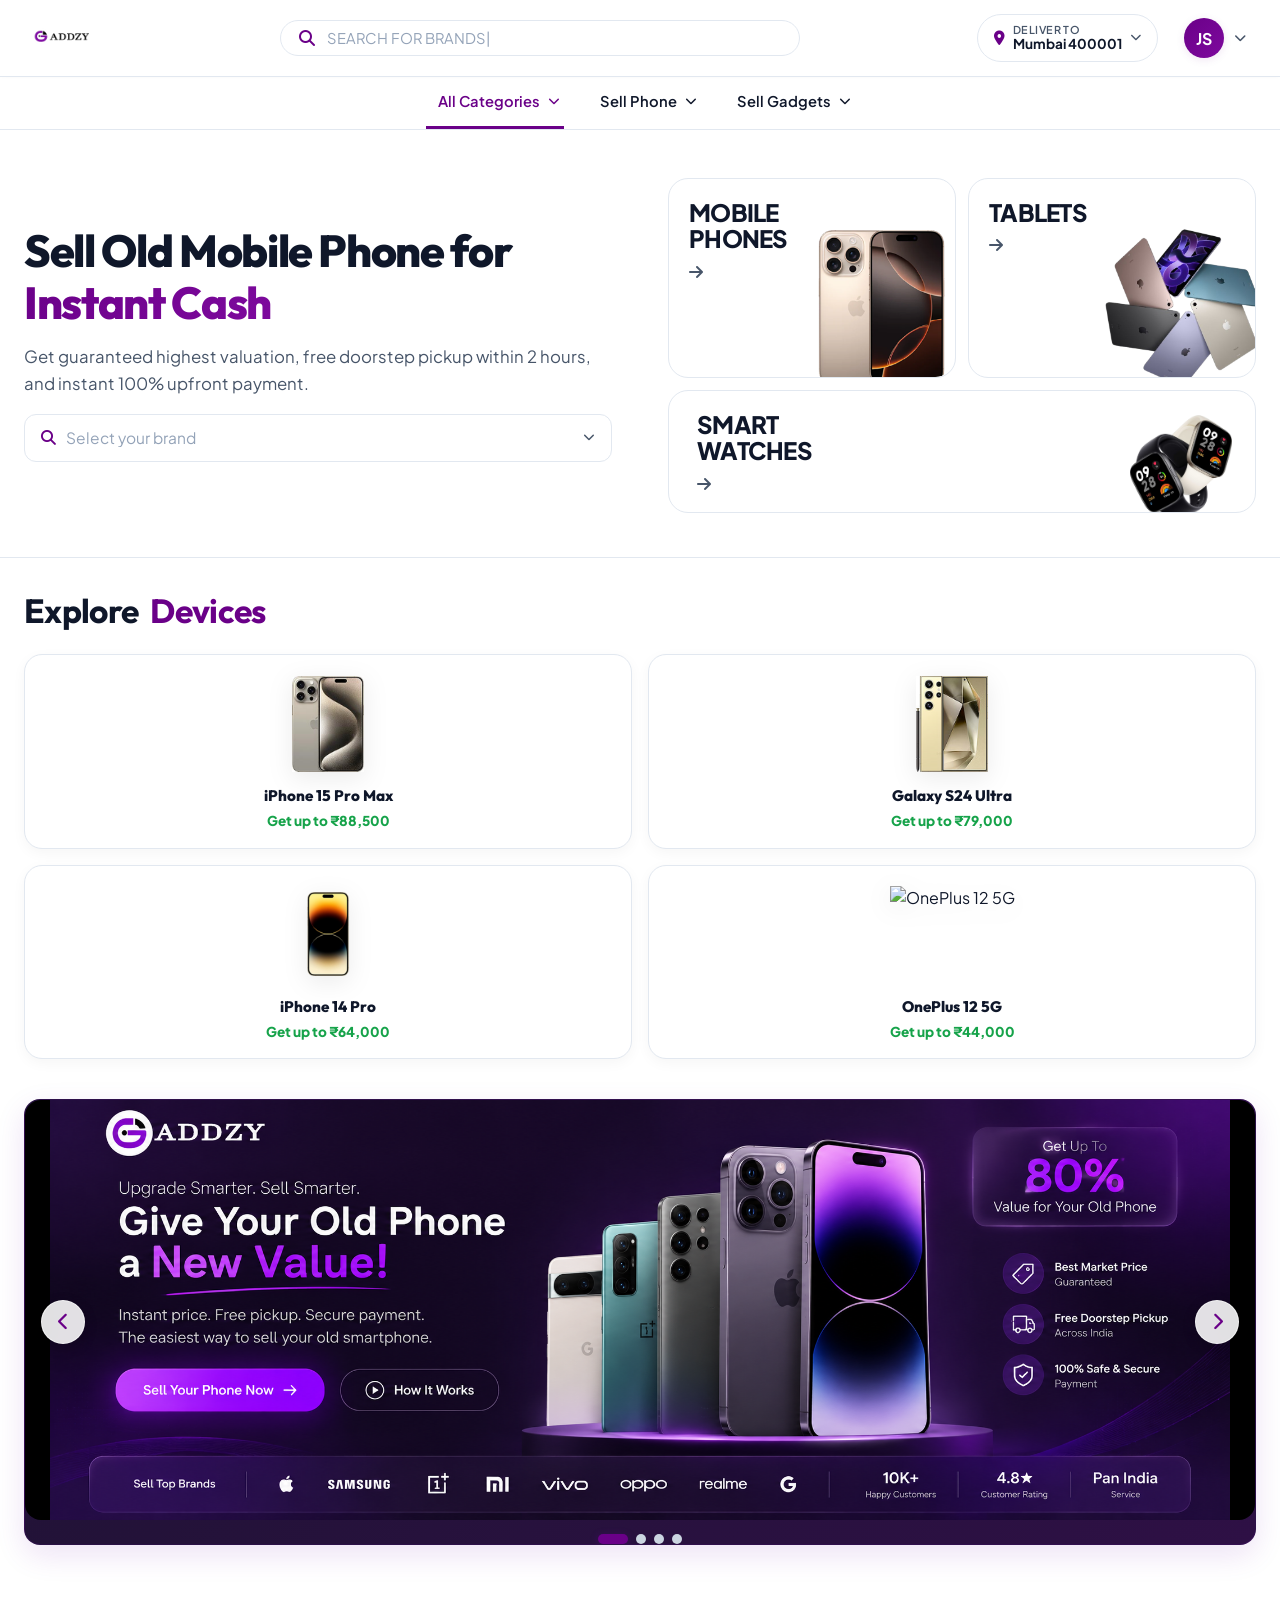
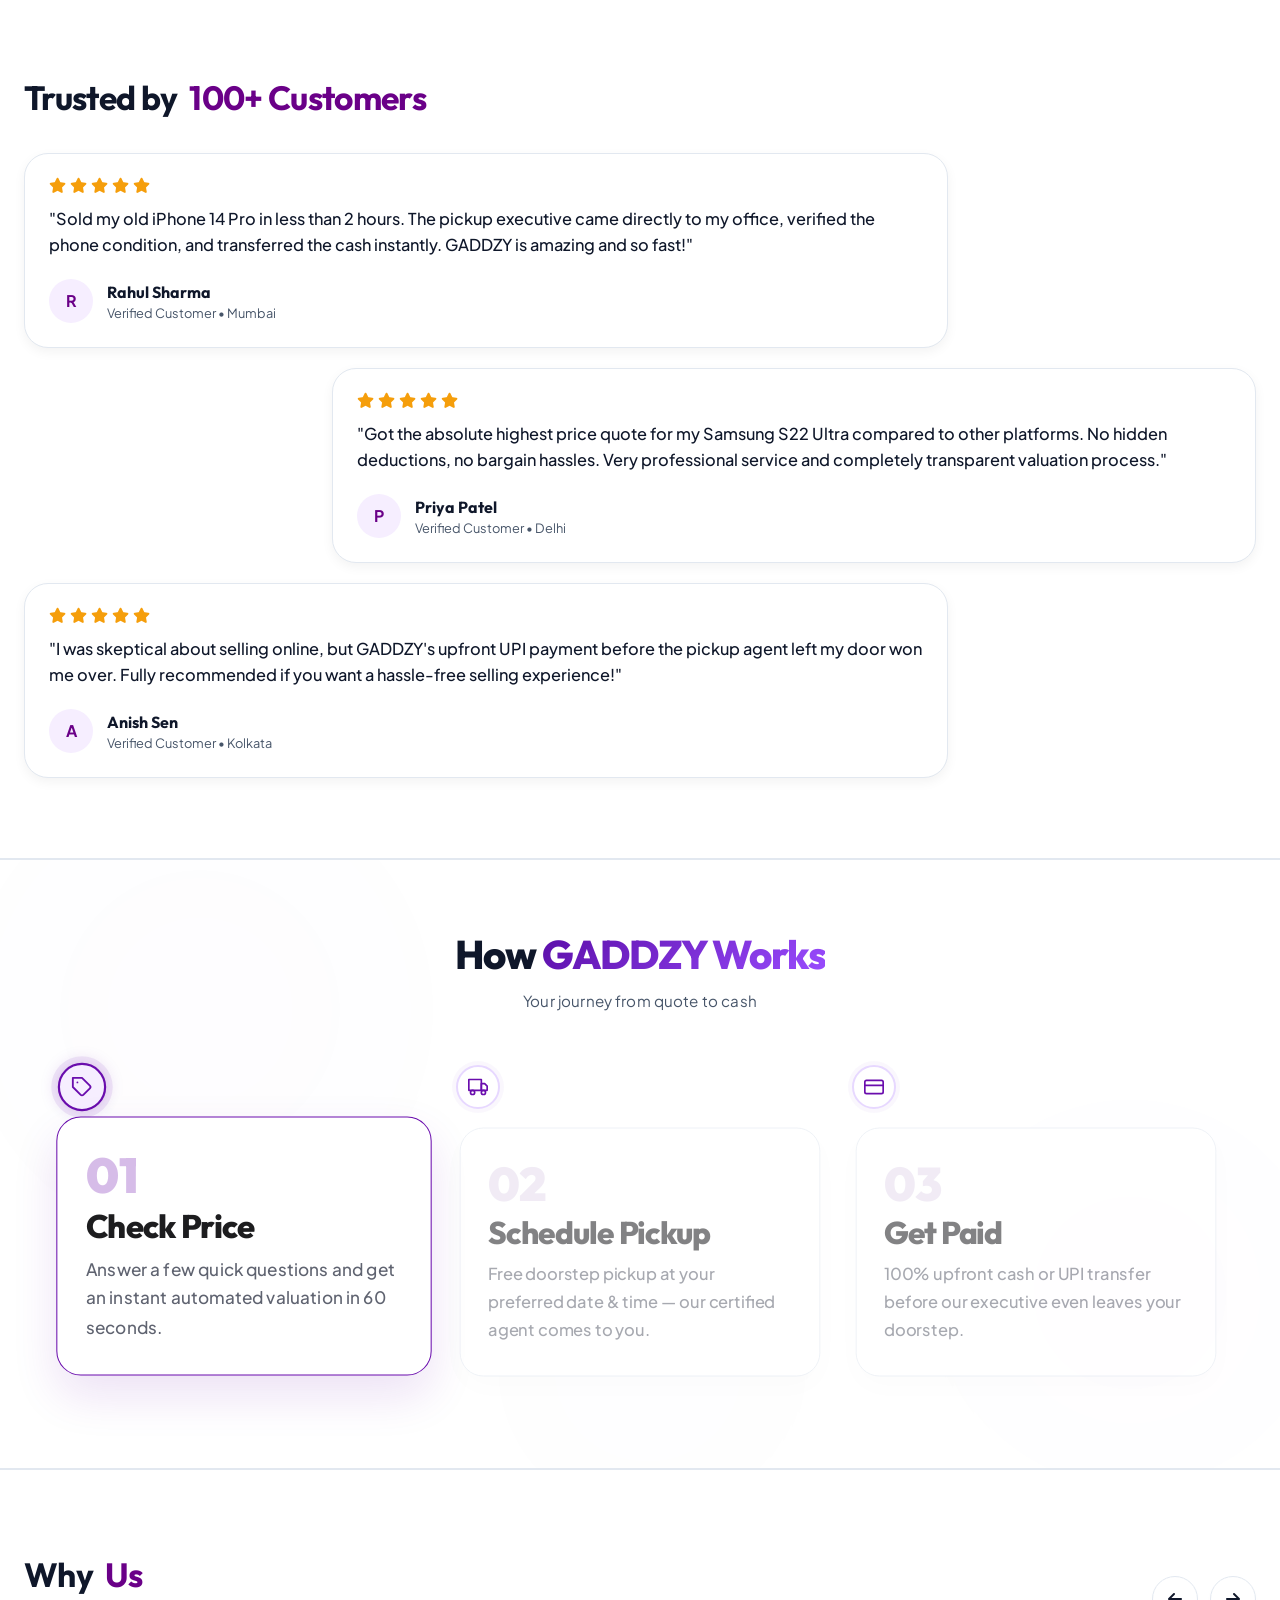
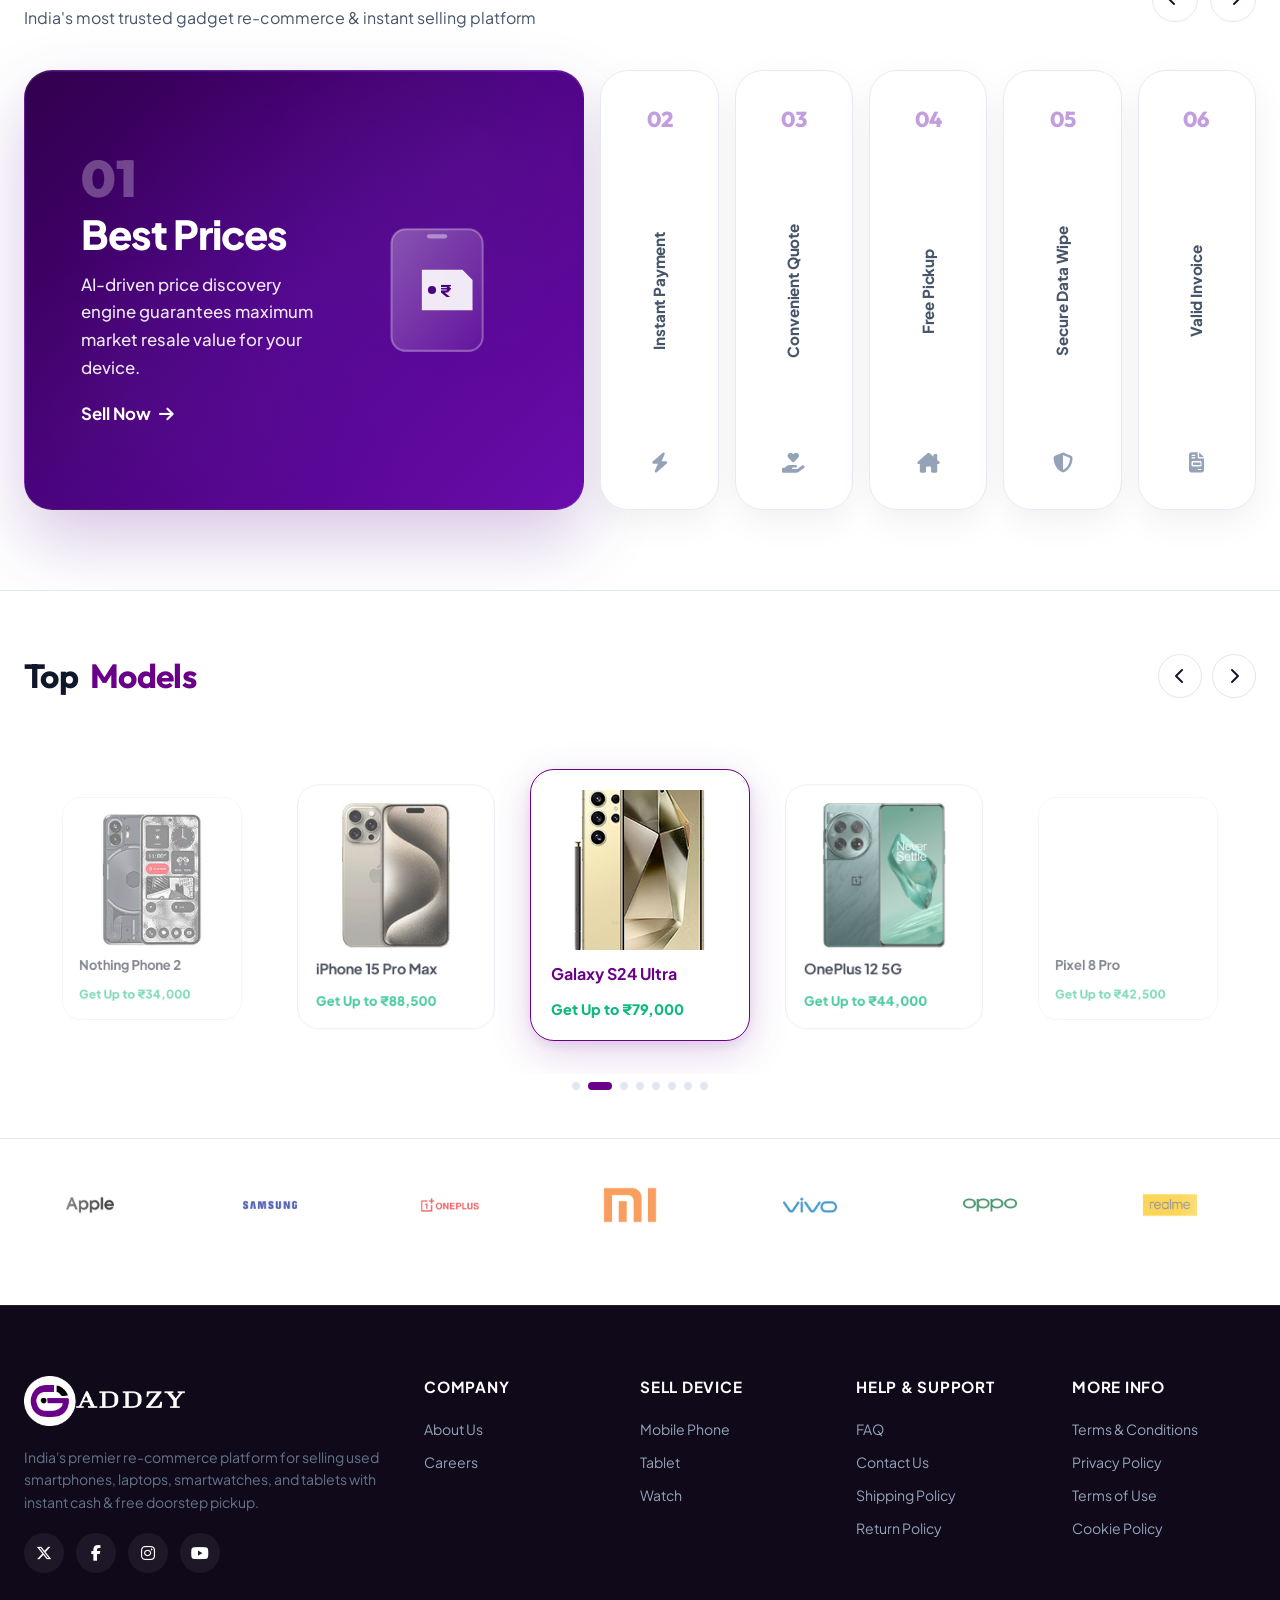
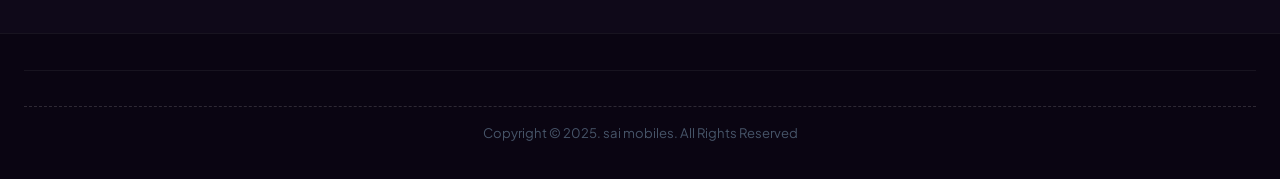
==== commit c8cea34e: "Update mobile customer reviews layout to 2x4 ratio zigzag with avatars, update header to 'Trusted by" ====
--- a/index.html
+++ b/index.html
@@ -475,8 +475,8 @@
          ========================================================================== -->
     <section class="testimonials-section" id="testimonials">
         <div class="container">
-            <div class="section-header left-aligned" style="margin-bottom: 30px;">
-                <h2 class="section-title">Customer <span class="highlight">Reviews</span></h2>
+            <div class="section-header center-aligned" style="margin-bottom: 30px; text-align: center;">
+                <h2 class="section-title" style="text-align: center;">Trusted by <span class="highlight">100+ Customers</span></h2>
             </div>
 
             <div class="testimonials-staggered-layout">
@@ -540,73 +540,6 @@
                         </div>
                     </div>
                 </div>
-            </div>
-        </div>
-    </section>
-
-    <!-- ==========================================================================
-         BRAND MARQUEE
-         ========================================================================== -->
-    <div class="container" style="text-align: center; margin-top: 24px; margin-bottom: 0px;">
-        <h2
-            style="font-family: 'Outfit', sans-serif; font-size: 2.2rem; font-weight: 800; color: var(--text-dark); margin: 0; text-transform: none;">
-            Top Selling <span class="highlight"
-                style="background: linear-gradient(135deg, #6A0DAD, #9C4DFF); -webkit-background-clip: text; -webkit-text-fill-color: transparent;">Models</span>
-        </h2>
-    </div>
-
-    <section class="brand-marquee-section">
-        <div class="brand-marquee-container">
-            <div class="brand-marquee-track">
-
-                <!-- Track A -->
-                <div class="brand-marquee-content">
-                    <div class="marquee-item"><img src="static/images/Brand-Logo/Apple.avif" alt="Apple"
-                            class="marquee-brand"></div>
-                    <div class="marquee-item"><img src="static/images/Brand-Logo/Samsung.avif" alt="Samsung"
-                            class="marquee-brand"></div>
-                    <div class="marquee-item"><img src="static/images/Brand-Logo/Oneplus.avif" alt="OnePlus"
-                            class="marquee-brand"></div>
-                    <div class="marquee-item"><img src="static/images/Brand-Logo/Xiaomi.avif" alt="Xiaomi"
-                            class="marquee-brand"></div>
-                    <div class="marquee-item"><img src="static/images/Brand-Logo/Vivo.avif" alt="Vivo"
-                            class="marquee-brand"></div>
-                    <div class="marquee-item"><img src="static/images/Brand-Logo/Oppo.avif" alt="Oppo"
-                            class="marquee-brand"></div>
-                    <div class="marquee-item"><img src="static/images/Brand-Logo/Realme.avif" alt="Realme"
-                            class="marquee-brand"></div>
-                    <div class="marquee-item"><img src="static/images/Brand-Logo/Motorola.avif" alt="Motorola"
-                            class="marquee-brand"></div>
-                    <div class="marquee-item"><img src="static/images/Brand-Logo/Nothing.avif" alt="Nothing"
-                            class="marquee-brand"></div>
-                    <div class="marquee-item"><img src="static/images/Brand-Logo/Google.avif" alt="Google"
-                            class="marquee-brand"></div>
-                </div>
-
-                <!-- Track B — identical duplicate for seamless loop -->
-                <div class="brand-marquee-content" aria-hidden="true">
-                    <div class="marquee-item"><img src="static/images/Brand-Logo/Apple.avif" alt=""
-                            class="marquee-brand"></div>
-                    <div class="marquee-item"><img src="static/images/Brand-Logo/Samsung.avif" alt=""
-                            class="marquee-brand"></div>
-                    <div class="marquee-item"><img src="static/images/Brand-Logo/Oneplus.avif" alt=""
-                            class="marquee-brand"></div>
-                    <div class="marquee-item"><img src="static/images/Brand-Logo/Xiaomi.avif" alt=""
-                            class="marquee-brand"></div>
-                    <div class="marquee-item"><img src="static/images/Brand-Logo/Vivo.avif" alt=""
-                            class="marquee-brand"></div>
-                    <div class="marquee-item"><img src="static/images/Brand-Logo/Oppo.avif" alt=""
-                            class="marquee-brand"></div>
-                    <div class="marquee-item"><img src="static/images/Brand-Logo/Realme.avif" alt=""
-                            class="marquee-brand"></div>
-                    <div class="marquee-item"><img src="static/images/Brand-Logo/Motorola.avif" alt=""
-                            class="marquee-brand"></div>
-                    <div class="marquee-item"><img src="static/images/Brand-Logo/Nothing.avif" alt=""
-                            class="marquee-brand"></div>
-                    <div class="marquee-item"><img src="static/images/Brand-Logo/Google.avif" alt=""
-                            class="marquee-brand"></div>
-                </div>
-
             </div>
         </div>
     </section>
@@ -1026,6 +959,65 @@
 
 
     <!-- ==========================================================================
+         BRAND MARQUEE
+         ========================================================================== -->
+    <section class="brand-marquee-section" style="margin-top: 30px; margin-bottom: 40px;">
+        <div class="brand-marquee-container">
+            <div class="brand-marquee-track">
+
+                <!-- Track A -->
+                <div class="brand-marquee-content">
+                    <div class="marquee-item"><img src="static/images/Brand-Logo/Apple.avif" alt="Apple"
+                            class="marquee-brand"></div>
+                    <div class="marquee-item"><img src="static/images/Brand-Logo/Samsung.avif" alt="Samsung"
+                            class="marquee-brand"></div>
+                    <div class="marquee-item"><img src="static/images/Brand-Logo/Oneplus.avif" alt="OnePlus"
+                            class="marquee-brand"></div>
+                    <div class="marquee-item"><img src="static/images/Brand-Logo/Xiaomi.avif" alt="Xiaomi"
+                            class="marquee-brand"></div>
+                    <div class="marquee-item"><img src="static/images/Brand-Logo/Vivo.avif" alt="Vivo"
+                            class="marquee-brand"></div>
+                    <div class="marquee-item"><img src="static/images/Brand-Logo/Oppo.avif" alt="Oppo"
+                            class="marquee-brand"></div>
+                    <div class="marquee-item"><img src="static/images/Brand-Logo/Realme.avif" alt="Realme"
+                            class="marquee-brand"></div>
+                    <div class="marquee-item"><img src="static/images/Brand-Logo/Motorola.avif" alt="Motorola"
+                            class="marquee-brand"></div>
+                    <div class="marquee-item"><img src="static/images/Brand-Logo/Nothing.avif" alt="Nothing"
+                            class="marquee-brand"></div>
+                    <div class="marquee-item"><img src="static/images/Brand-Logo/Google.avif" alt="Google"
+                            class="marquee-brand"></div>
+                </div>
+
+                <!-- Track B — identical duplicate for seamless loop -->
+                <div class="brand-marquee-content" aria-hidden="true">
+                    <div class="marquee-item"><img src="static/images/Brand-Logo/Apple.avif" alt=""
+                            class="marquee-brand"></div>
+                    <div class="marquee-item"><img src="static/images/Brand-Logo/Samsung.avif" alt=""
+                            class="marquee-brand"></div>
+                    <div class="marquee-item"><img src="static/images/Brand-Logo/Oneplus.avif" alt=""
+                            class="marquee-brand"></div>
+                    <div class="marquee-item"><img src="static/images/Brand-Logo/Xiaomi.avif" alt=""
+                            class="marquee-brand"></div>
+                    <div class="marquee-item"><img src="static/images/Brand-Logo/Vivo.avif" alt=""
+                            class="marquee-brand"></div>
+                    <div class="marquee-item"><img src="static/images/Brand-Logo/Oppo.avif" alt=""
+                            class="marquee-brand"></div>
+                    <div class="marquee-item"><img src="static/images/Brand-Logo/Realme.avif" alt=""
+                            class="marquee-brand"></div>
+                    <div class="marquee-item"><img src="static/images/Brand-Logo/Motorola.avif" alt=""
+                            class="marquee-brand"></div>
+                    <div class="marquee-item"><img src="static/images/Brand-Logo/Nothing.avif" alt=""
+                            class="marquee-brand"></div>
+                    <div class="marquee-item"><img src="static/images/Brand-Logo/Google.avif" alt=""
+                            class="marquee-brand"></div>
+                </div>
+
+            </div>
+        </div>
+    </section>
+
+    <!-- ==========================================================================
          10. FOOTER (6 Columns)
          ========================================================================== -->
     <footer class="main-footer">
--- a/static/css/landing/landing.css
+++ b/static/css/landing/landing.css
@@ -4753,17 +4753,78 @@
 /* Mobile & Tablet Testimonials Overrides */
 @media (max-width: 768px) {
     .testimonials-section {
-        padding: 50px 0;
+        padding: 40px 0;
+        overflow: hidden;
+    }
+
+    .testimonials-staggered-layout {
+        gap: 28px;
+        width: 100%;
+        padding: 0 10px;
+        box-sizing: border-box;
     }
     
     .testimonial-box {
-        width: 85%;
-        padding: 20px;
+        width: 80%;
+        aspect-ratio: 4 / 2.2;
+        padding: 16px 18px;
+        position: relative;
+        box-sizing: border-box;
+        display: flex;
+        flex-direction: column;
+        justify-content: space-between;
+    }
+
+    .testimonial-box.align-left {
+        align-self: flex-start;
+        margin-right: auto;
+    }
+
+    .testimonial-box.align-right {
+        align-self: flex-end;
+        margin-left: auto;
+    }
+
+    .testimonial-rating {
+        font-size: 0.85rem;
+        margin-bottom: 6px;
     }
 
     .testimonial-text {
-        font-size: 0.95rem;
-        margin-bottom: 16px;
+        font-size: 0.86rem;
+        line-height: 1.45;
+        margin-bottom: 8px;
+    }
+
+    /* Avatar positioned in the empty zigzag spaces */
+    .testimonial-box.align-left .author-avatar {
+        position: absolute;
+        right: -22px;
+        bottom: 14px;
+        width: 44px;
+        height: 44px;
+        border: 3px solid #FFFFFF;
+        box-shadow: 0 4px 12px rgba(0, 0, 0, 0.14);
+        z-index: 5;
+    }
+
+    .testimonial-box.align-right .author-avatar {
+        position: absolute;
+        left: -22px;
+        bottom: 14px;
+        width: 44px;
+        height: 44px;
+        border: 3px solid #FFFFFF;
+        box-shadow: 0 4px 12px rgba(0, 0, 0, 0.14);
+        z-index: 5;
+    }
+
+    .testimonial-box.align-right .testimonial-author {
+        padding-left: 24px;
+    }
+
+    .testimonial-box.align-left .testimonial-author {
+        padding-right: 24px;
     }
 }
 
